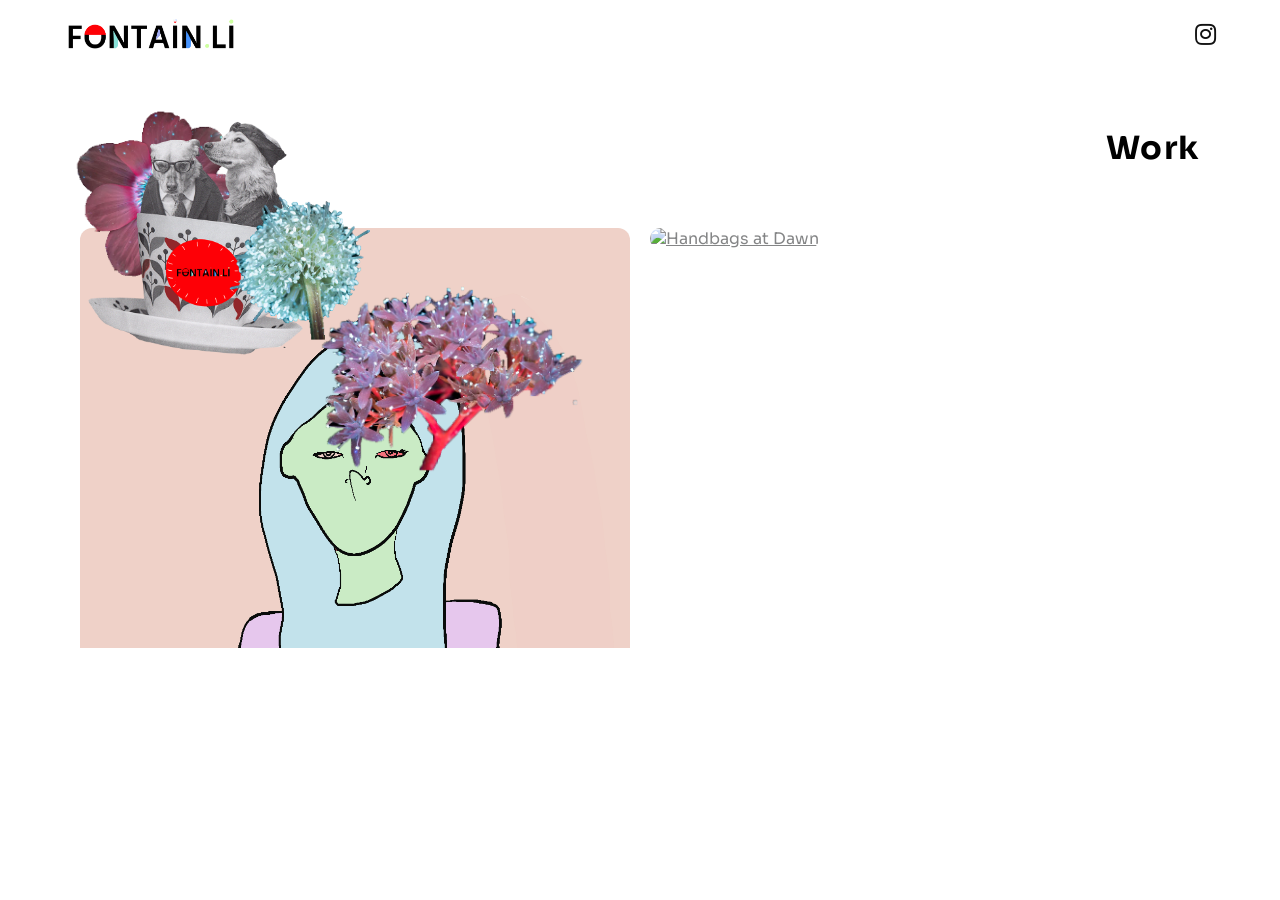
==== index.html @ 91b39cab "Update index.html" ====
<!DOCTYPE html>
<html lang="en">
<head>
  <meta charset="UTF-8" />
  <meta name="viewport" content="width=device-width,initial-scale=1" />
  <title>Fontain.Li</title>

  <!-- Sora for headings -->
  <link href="https://fonts.googleapis.com/css2?family=Sora:wght@400;600;800&display=swap" rel="stylesheet">

  <style>
    /* Portfolio heading */
    #portfolio h2{
      font-family:'Sora',sans-serif;
      font-size:2em;
      font-weight:600;
      letter-spacing:.02em;
      color:#000;
      text-align:left; /* change to right/center if you prefer */
      margin:0 20px 20px;
    }

    /* SITE WRAPPER: centers the main content */
    .site-wrapper{max-width:1200px;margin:0 auto;padding:0 20px;}

    /* HERO (striped) */
    .hero{
      position:relative;
      height:72vh; min-height:420px; overflow:hidden;
      background:repeating-linear-gradient(90deg,#fdecef 0 60px,#f7dfe4 60px 120px);
    }
    .hero-bar{display:flex;align-items:center;justify-content:space-between;padding:18px 24px;font-family:'Sora',sans-serif;}
    .hero-logo{font-weight:700;letter-spacing:.02em;}
    .hero-logo i{color:#e11d48;font-style:normal;}
    .hero-nav a{margin-left:28px;text-decoration:none;color:#111;}
    .hero-nav a:hover{opacity:.7;}
    .hero-stage{position:relative;height:calc(100% - 64px);}
    .hero-contact{position:absolute;right:24px;bottom:24px;text-align:right;font-family:'Sora',sans-serif;}
    .hero-contact .eyebrow{text-transform:uppercase;letter-spacing:.18em;font-size:12px;margin-bottom:6px;}

    /* Draggable items */
    .draggable{position:absolute;left:0;top:0;cursor:grab;user-select:none;touch-action:none;}
    .draggable:active{cursor:grabbing;}
  </style>

  <!-- your existing font/css links can stay -->
  <link rel="preconnect" href="https://fonts.googleapis.com" />
  <link rel="preconnect" href="https://fonts.gstatic.com" crossorigin />
  <link href="https://fonts.googleapis.com/css2?family=Hind:wght@300;400;500;600;700&display=swap" rel="stylesheet" />
  <link href="https://fonts.googleapis.com/css2?family=Source+Sans+Pro&display=swap" rel="stylesheet" />
  <link rel="stylesheet" href="fontawesome/css/all.min.css" />
  <link rel="stylesheet" href="css/templatemo-ocean-vibes.css" />
</head>

<body>

  <!-- HERO (full-bleed stripes + draggable art + contact) -->
  <section class="hero" id="hero">
<div class="hero-bar site-wrapper">
  <div class="hero-logo">
    <img src="Images/Brand/fontainli.png" alt="Fontain.li logo">
  </div>
  <nav class="hero-nav">
    <a href="https://www.instagram.com/fontain.li/" target="_blank" aria-label="Instagram">
      <i class="fab fa-instagram"></i>
    </a>
  </nav>
</div>

    <div class="hero-stage">
      <!-- reuse your exact images/positions -->
      <img src="Images/Draggable/flowertwo.png"   class="draggable" style="width:240px; top:40px;  left:40px;">
      <img src="Images/Brand/fontainlicup.png"    class="draggable" style="width:240px; top:40px;  left:80px;">
      <img src="Images/Draggable/flowerone.png"   class="draggable" style="width:200px; top:120px; left:180px;">
      <img src="Images/Draggable/flowerthree.png" class="draggable" style="width:300px; top:200px; left:300px;">

  <!-- CENTERED CONTENT -->
  <div class="site-wrapper">
    <section id="portfolio" style="padding:60px 0; background:#fff;">
      <h2>Work</h2>

      <div class="gallery-grid" style="display:grid; grid-template-columns:repeat(2,1fr); gap:20px; padding:0 20px;">
        <a href="Images/Portfolio/stinkeye.png" target="_blank">
          <img src="Images/Portfolio/stinkeye.png" alt="Stink Eye" style="width:100%; border-radius:12px;">
        </a>
        <a href="Images/Portfolio/handbagsatdawns.png" target="_blank">
          <img src="Images/Portfolio/handbagsatdawns.png" alt="Handbags at Dawn" style="width:100%; border-radius:12px;">
        </a>
        <a href="Images/Portfolio/Untitled_Artwork 2.png" target="_blank">
          <img src="Images/Portfolio/Untitled_Artwork 2.png" alt="Untitled Artwork 2" style="width:100%; border-radius:12px;">
        </a>
        <a href="Images/Portfolio/everythingistemp.png" target="_blank">
          <img src="Images/Portfolio/everythingistemp.png" alt="Everything is Temporary" style="width:100%; border-radius:12px;">
        </a>
      </div>
    </section>

<section class="about-contact">
  <div class="site-wrapper">
    <div class="two-col">

      <!-- About Me -->
      <div class="col about">
        <h2>About <span>me</span></h2>
        <p>I’m an illustrator and UX designer who blends playful
        doodles with digital craft. My work explores surreal
        narratives, cultural memory, and little fragments of everyday life.</p>
        <img src="Images/About/polaroid.png" alt="Polaroid" class="polaroid">
      </div>

      <!-- Contact -->
      <div class="col contact">
        <h2>Get in touch!</h2>
        <p>T. (+44) 7492 220 200<br>
           <a href="mailto:joanneolivia1@gmail.com">joanneolivia1@gmail.com</a><br>
           <a href="https://www.instagram.com/fontain.li/" target="_blank">@fontain.li</a>
        </p>
      </div>

    </div>
  </div>
</section>
    
    <footer class="tm-footer">
      <div class="container">
        <span>Copyright &copy; 2025 Joanne Olivia Fountain</span>
        <span>*This Business Card was designed by Fontain.li</span>
      </div>
    </footer>
  </div>

<script>
  document.querySelectorAll(".draggable").forEach(el => {
    el.style.position = "absolute";
    function startDrag(e){
      e.preventDefault();
      const sx = (e.touches?e.touches[0].clientX:e.clientX) - el.offsetLeft;
      const sy = (e.touches?e.touches[0].clientY:e.clientY) - el.offsetTop;
      function moveAt(x,y){ el.style.left = (x - sx) + "px"; el.style.top = (y - sy) + "px"; }
      function onMove(ev){
        const x = ev.touches?ev.touches[0].clientX:ev.clientX;
        const y = ev.touches?ev.touches[0].clientY:ev.clientY;
        moveAt(x,y);
      }
      function end(){ document.removeEventListener("mousemove", onMove);
        document.removeEventListener("mouseup", end);
        document.removeEventListener("touchmove", onMove);
        document.removeEventListener("touchend", end);
      }
      document.addEventListener("mousemove", onMove);
      document.addEventListener("mouseup", end);
      document.addEventListener("touchmove", onMove);
      document.addEventListener("touchend", end);
    }
    el.addEventListener("mousedown", startDrag);
    el.addEventListener("touchstart", startDrag);
    el.ondragstart = () => false;
  });
</script>
</body>
</html>
---- css/templatemo-ocean-vibes.css ----
html { overflow-x: hidden; }

/* Base text reset */
p, span, em, a, address, h2 {
  color: #848586;
  margin: 0;
  padding: 0;
  border: 0;
  font: inherit;
  vertical-align: baseline;
}

/* Global body */
body { 
  font-family: 'Sora', sans-serif;
  margin: 0;
}

/* Links */
a:hover, a.active { color: #309AFD; }

/* Portfolio heading */
#portfolio h2 {
  font-family: 'Sora', sans-serif;
  font-size: 2em;           /* adjust to taste */
  font-weight: 700;         /* extra-bold */
  color: #000;              /* force black */
  text-align: right;
  margin-bottom: 60px;
  letter-spacing: 0.05em;
}

/* (Optional) make hero contact links black too */
.hero-contact a { color: #000; text-decoration: none; }
.hero-contact a:hover { text-decoration: underline; }

/* Reveal text (kept as you had it) */
.reveal-text {
  position: relative;
  overflow: hidden;
  white-space: nowrap;
  text-align: center;
  margin-left: 25vw;
  color: #FF0000;
}
.reveal-text:first-of-type { animation: showup 7s infinite; }
.reveal-text:last-of-type { width: 0; animation: reveal 10s infinite; }
.reveal-text:last-of-type span {
  margin-left: 7px;
  animation: slidein 7s infinite;
  position: relative;
  overflow: hidden;
}
@keyframes showup {
  0% {opacity:0;} 20% {opacity:1;} 80% {opacity:1;} 100% {opacity:0;}
}
@keyframes slidein {
  0% { margin-left:-800px; } 20% { margin-left:-800px; }
  35% { margin-left:0; } 100% { margin-left:0; }
}
@keyframes reveal {
  0% {opacity:0;width:0;} 20% {opacity:1;width:0;}
  30% {width:355px;} 80% {opacity:1;} 100% {opacity:0;width:355px;}
}

/* Header + small utilities */
.tm-site-header { padding: 20px 0; }
.about-text { padding: 10px 40px; font-size: 14px; }
.book-a-brew { padding-right: 20px; position: absolute; }
.tm-btn {
  padding: 10px 40px; color: #fff; background-color: #3299CD;
  display: inline-block; border: none; cursor: pointer; font-size: 1rem;
  transition: all 0.3s ease;
}
.tm-btn:hover { background-color: #49b4e9; }
.container { max-width: 1200px; margin: 0 auto; padding: 0 20px; }
button.tm-btn { padding: 15px 40px; }
h1 { font-size: 3rem; }
em { display: block; }
div { box-sizing: border-box; }
.tm-color-light-gray { color: #000; }
img { max-width: 100%; }
.tm-page-title { font-size: 30px; margin-left: 0; }
body, ul { margin: 0; padding: 0; }
.tm-mt-0 { margin-top: 0; }
.tm-tagline { font-size: 1rem; margin-left: 0; }
.tm-footer {
  display: flex; justify-content: space-between; padding: 25px; font-size: 0.9em;
}
.tm-row { display: flex; }
.column { width: 100%; float: left; }

/* Responsive tweaks */
@media screen and (max-width: 1500px) { .tm-site-header { padding: 10px; } }
@media screen and (max-width: 600px)  { .tm-site-header { padding: 4px 10px; } }
@media (max-width: 768px) { .gallery-grid { grid-template-columns: 1fr; } }

/* Centered content wrapper */
.site-wrapper { max-width: 1200px; margin: 0 auto; padding: 0 20px; }

/* HERO (no stripes) */
.hero {
  position: relative;
  height: 72vh;
  min-height: 420px;
  overflow: hidden;
  background: #fff; /* clean */
}

/* top bar */
.hero-bar {
  display:flex; align-items:center; justify-content:space-between;
  padding: 18px 24px;
  font-family: 'Sora', sans-serif;
}
.hero-logo img {
  display: block;     /* removes any inline gap */
  height: 30px;       /* adjust size to taste */
  width: auto;
}
.hero-bar {
  display: flex;
  align-items: center;        /* vertically centers logo + nav */
  justify-content: space-between;
}
.hero-nav {
  display: flex;
  align-items: right;
}

.hero-nav a {
  font-size: 1.6rem; /* bigger text + decent icon size */
  color: #111;
  text-decoration: none;
  transition: color 0.3s ease;
}

.hero-nav a:hover {
  color: #e11d48; /* highlight on hover */
}

.hero-nav i {
  font-size: 1.5rem; /* Instagram icon slightly larger */
}

/* draggable stage */
.hero-stage { position:relative; height: calc(100% - 64px); }

/* contact block */
.hero-contact {
  position:absolute; right: 24px; bottom: 24px;
  text-align:right; font-family: 'Sora', sans-serif;
}
.hero-contact .eyebrow {
  text-transform:uppercase; letter-spacing:.18em; font-size:12px; margin-bottom:6px;
}

/* Draggable (merged into one block) */
.draggable {
  position: absolute; left: 0; top: 0;
  cursor: grab; user-select: none; touch-action: none;
}
.draggable:active { cursor: grabbing; }

/* (Removed the .gallery-grid img:hover shake since no keyframes are defined) */
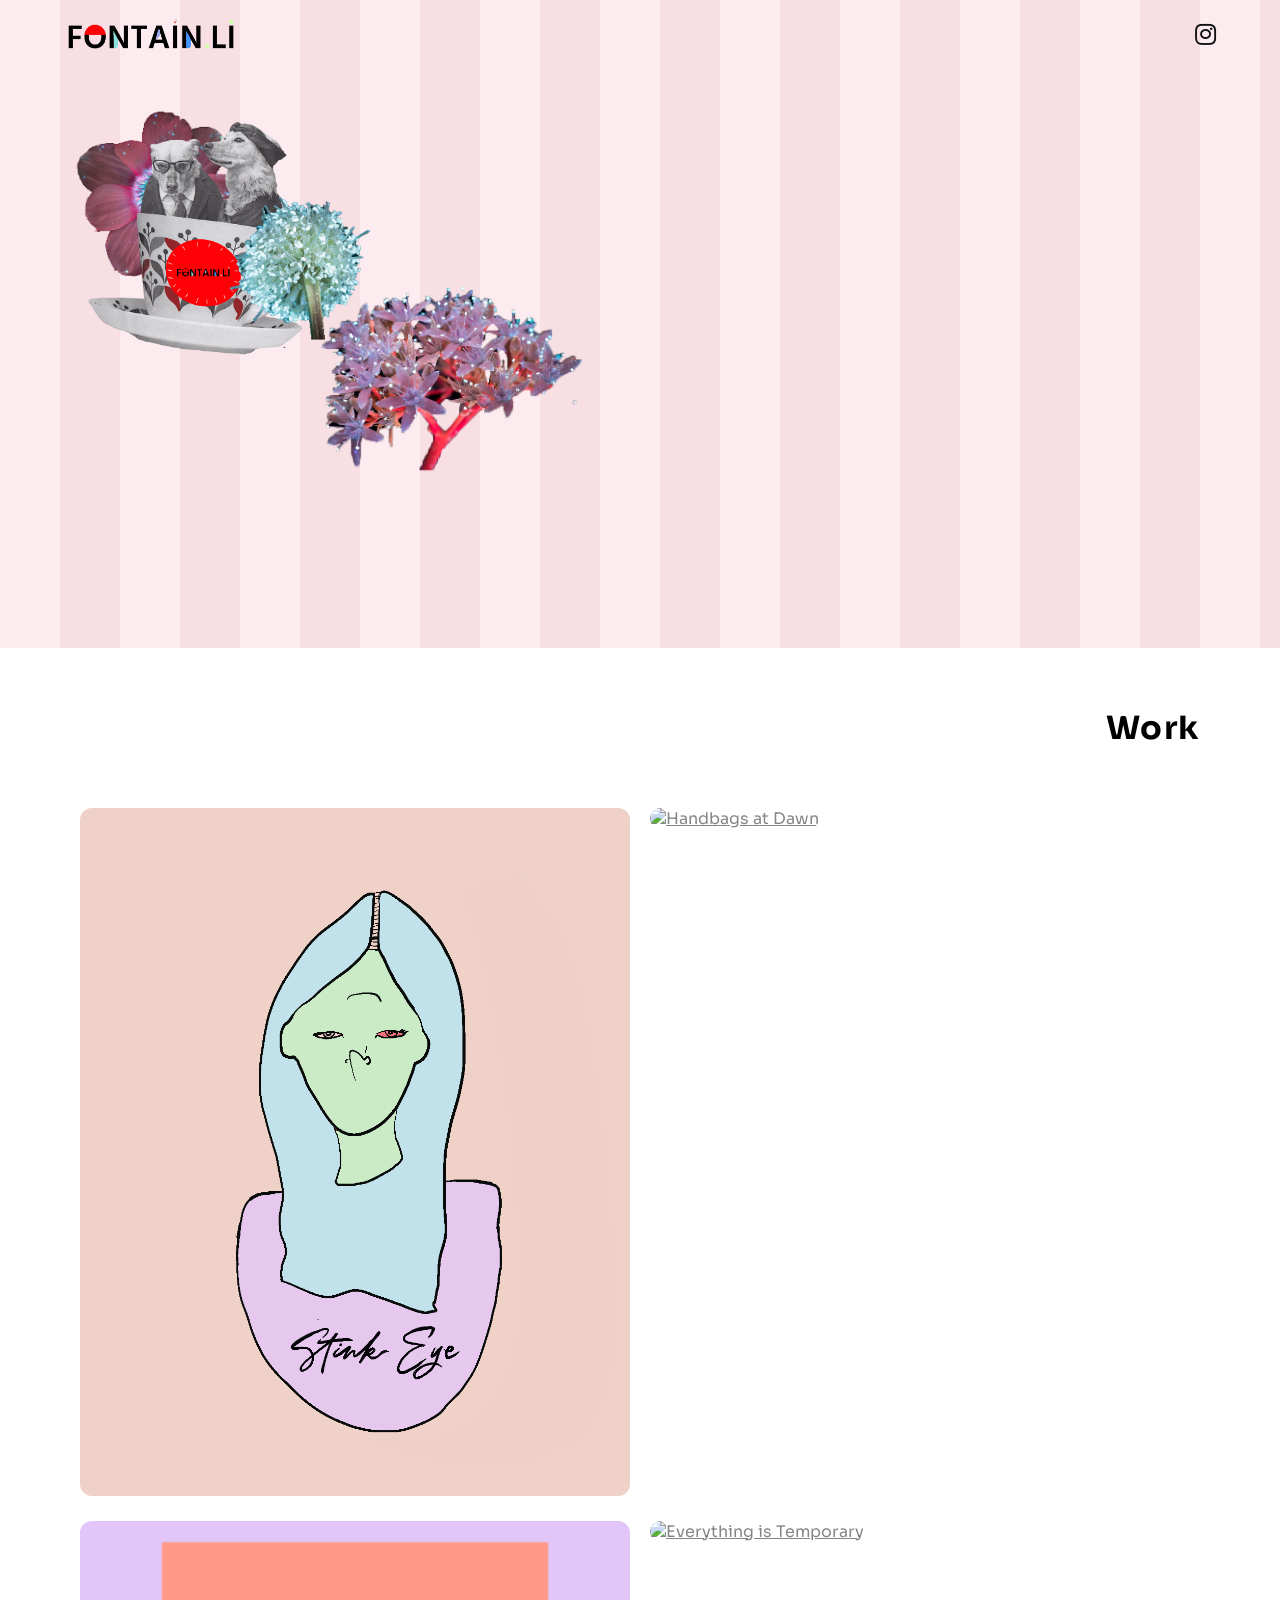
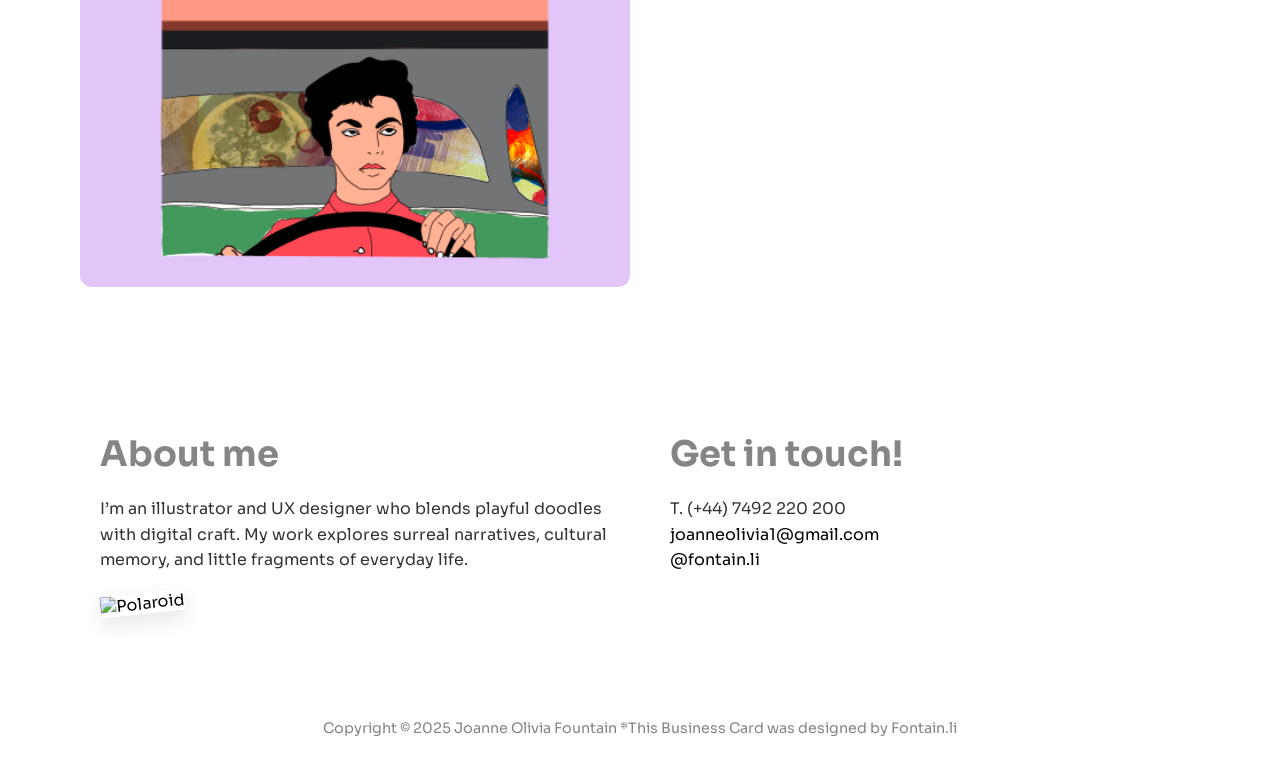
==== commit 403830e7: "Update index.html" ====
--- a/index.html
+++ b/index.html
@@ -73,7 +73,9 @@
       <img src="Images/Brand/fontainlicup.png"    class="draggable" style="width:240px; top:40px;  left:80px;">
       <img src="Images/Draggable/flowerone.png"   class="draggable" style="width:200px; top:120px; left:180px;">
       <img src="Images/Draggable/flowerthree.png" class="draggable" style="width:300px; top:200px; left:300px;">
-
+</div>            <!-- ✅ close .hero-stage -->
+</section> 
+  
   <!-- CENTERED CONTENT -->
   <div class="site-wrapper">
     <section id="portfolio" style="padding:60px 0; background:#fff;">
@@ -177,3 +179,4 @@
 
 
 
+
--- a/css/templatemo-ocean-vibes.css
+++ b/css/templatemo-ocean-vibes.css
@@ -99,34 +99,29 @@
 .site-wrapper { max-width: 1200px; margin: 0 auto; padding: 0 20px; }
 
 /* HERO (no stripes) */
-.hero {
-  position: relative;
-  height: 72vh;
-  min-height: 420px;
-  overflow: hidden;
-  background: #fff; /* clean */
-}
-
+.hero{
+  position:relative;
+  height:72vh; min-height:420px; overflow:hidden;
+  background:repeating-linear-gradient(90deg,#fdecef 0 60px,#f7dfe4 60px 120px);
+}
 /* top bar */
 .hero-bar {
-  display:flex; align-items:center; justify-content:space-between;
+  display: flex;
+  align-items: center;        /* centers logo + nav vertically */
+  justify-content: space-between; /* logo left, nav far right */
   padding: 18px 24px;
   font-family: 'Sora', sans-serif;
 }
+
 .hero-logo img {
   display: block;     /* removes any inline gap */
   height: 30px;       /* adjust size to taste */
   width: auto;
 }
-.hero-bar {
-  display: flex;
-  align-items: center;        /* vertically centers logo + nav */
-  justify-content: space-between;
-}
+
 .hero-nav {
   display: flex;
-  align-items: right;
-}
+  gap: 20px;}
 
 .hero-nav a {
   font-size: 1.6rem; /* bigger text + decent icon size */
@@ -164,10 +159,64 @@
 
 /* (Removed the .gallery-grid img:hover shake since no keyframes are defined) */
 
-
-
-
-
-
-
-
+.about-contact {
+  background: #fff; /* white version */
+  padding: 80px 20px;
+}
+
+.two-col {
+  display: grid;
+  grid-template-columns: 1fr 1fr;
+  gap: 60px;
+  align-items: start;
+}
+
+.col h2 {
+  font-family: 'Sora', sans-serif;
+  font-weight: 700;
+  font-size: 2.2rem;
+  margin-bottom: 20px;
+}
+
+.col p {
+  font-size: 1rem;
+  line-height: 1.6;
+  color: #333;
+}
+
+.polaroid {
+  margin-top: 20px;
+  width: 260px;
+  box-shadow: 0 8px 20px rgba(0,0,0,0.1);
+  transform: rotate(-6deg);
+}
+
+.contact a {
+  color: #000;
+  text-decoration: none;
+}
+.contact a:hover {
+  text-decoration: underline;
+}
+
+/* Mobile: stack columns */
+@media (max-width: 768px) {
+  .two-col {
+    grid-template-columns: 1fr;
+    gap: 40px;
+  }
+  .polaroid {
+    margin-left: auto;
+    margin-right: auto;
+    display: block;
+  }
+}
+
+
+
+
+
+
+
+
+
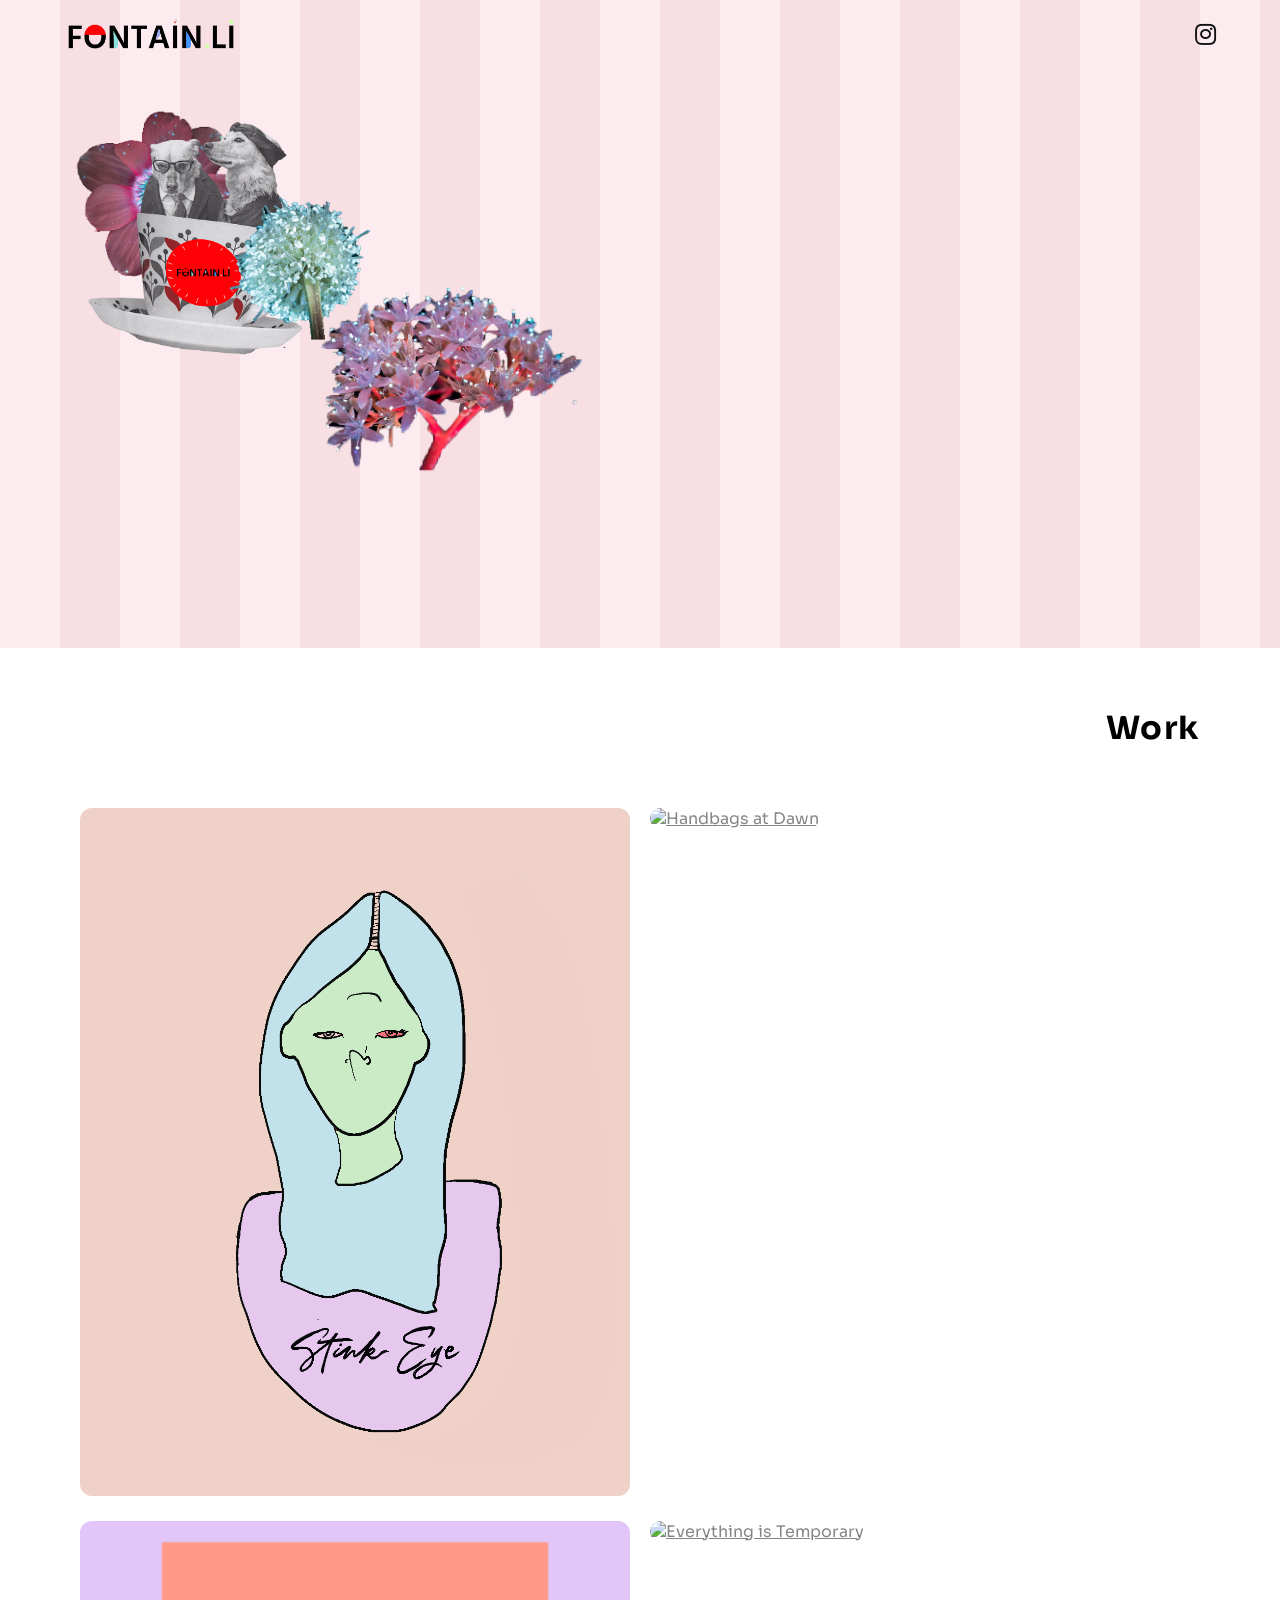
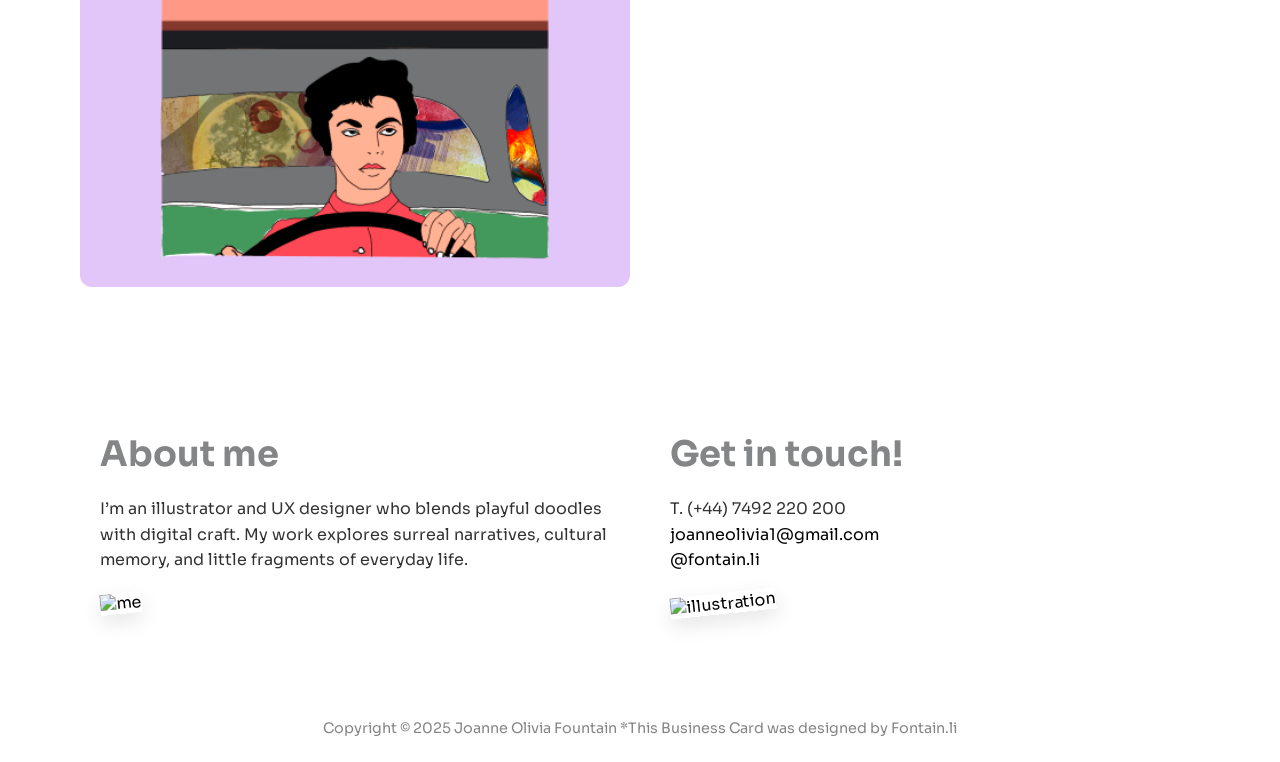
==== commit 2b4b67e5: "Update index.html" ====
--- a/index.html
+++ b/index.html
@@ -107,7 +107,7 @@
         <p>I’m an illustrator and UX designer who blends playful
         doodles with digital craft. My work explores surreal
         narratives, cultural memory, and little fragments of everyday life.</p>
-        <img src="Images/About/polaroid.png" alt="Polaroid" class="polaroid">
+        <img src="Iamages/Draggabble/myfacemouse.png" alt="me" class="polaroid">
       </div>
 
       <!-- Contact -->
@@ -117,6 +117,9 @@
            <a href="mailto:joanneolivia1@gmail.com">joanneolivia1@gmail.com</a><br>
            <a href="https://www.instagram.com/fontain.li/" target="_blank">@fontain.li</a>
         </p>
+         <!-- phone image -->
+        <img src="Images/Draggable/casino.png" alt="illustration" class="polaroid">
+      </div>
       </div>
 
     </div>
@@ -180,3 +183,4 @@
 
 
 
+
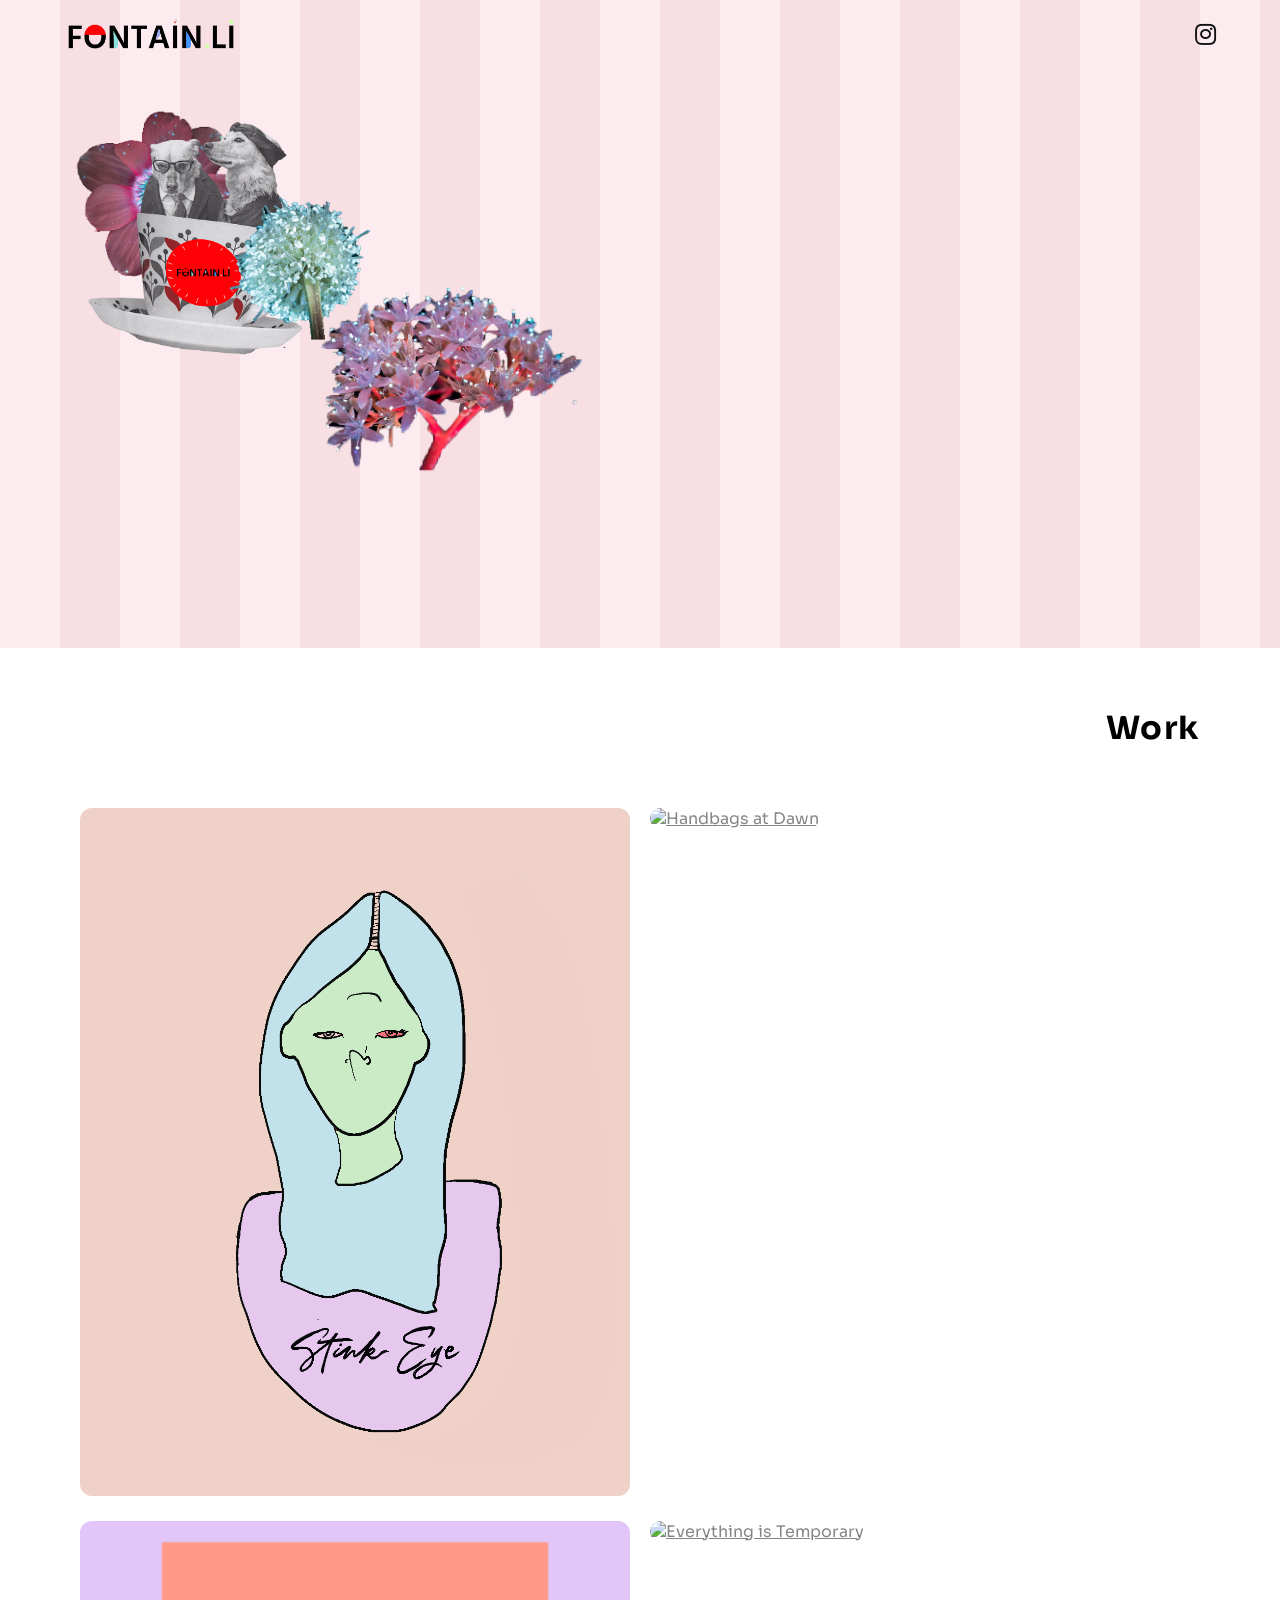
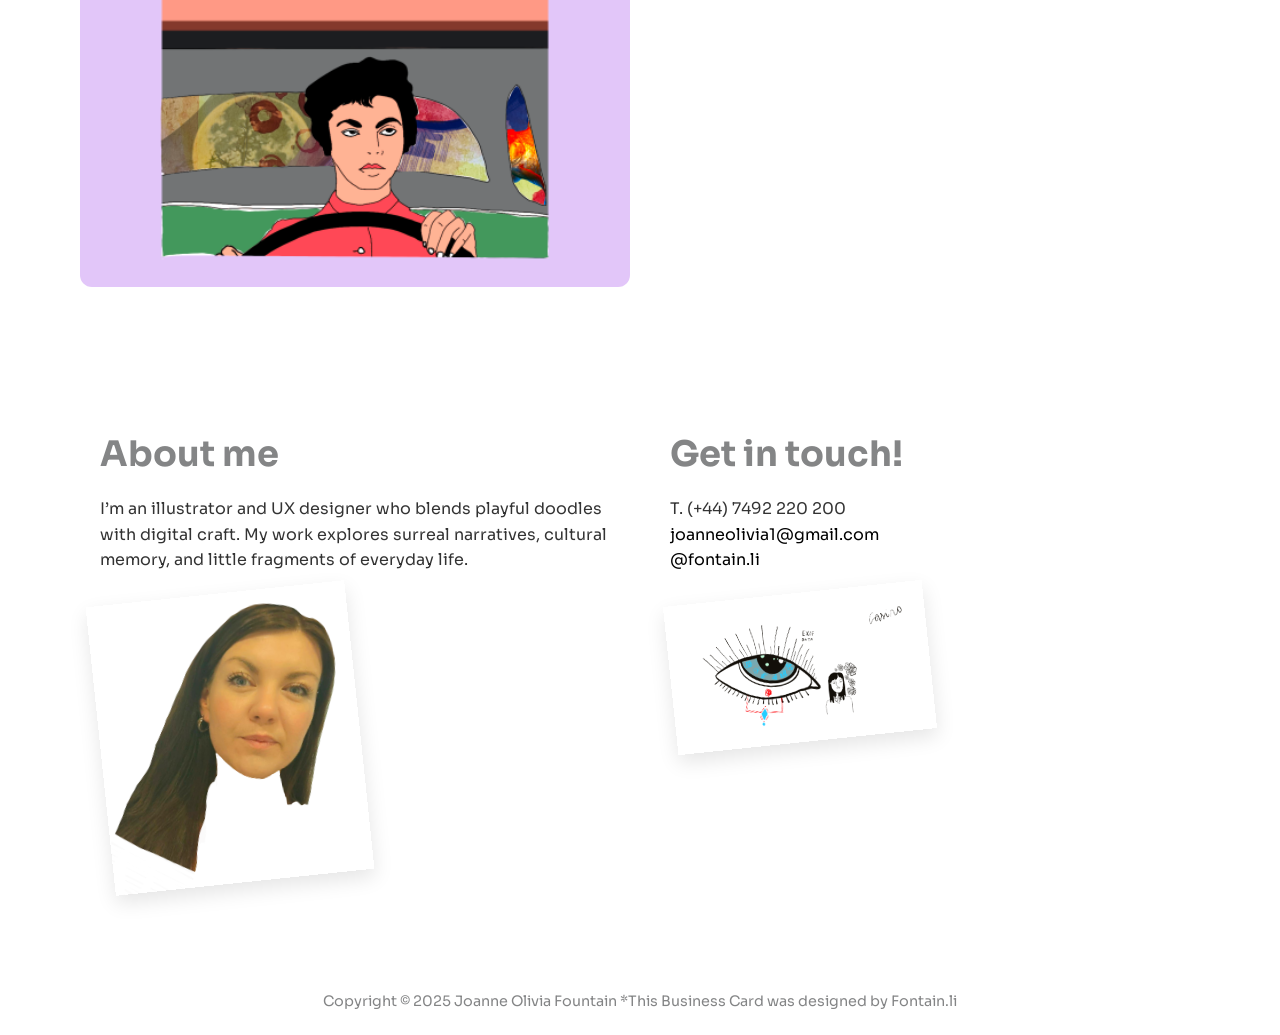
==== commit 2bdd0e39: "Update index.html" ====
--- a/index.html
+++ b/index.html
@@ -107,7 +107,7 @@
         <p>I’m an illustrator and UX designer who blends playful
         doodles with digital craft. My work explores surreal
         narratives, cultural memory, and little fragments of everyday life.</p>
-        <img src="Iamages/Draggabble/myfacemouse.png" alt="me" class="polaroid">
+        <img src="Images/Draggable/myfacemouse.png" alt="me" class="polaroid">
       </div>
 
       <!-- Contact -->
@@ -118,7 +118,7 @@
            <a href="https://www.instagram.com/fontain.li/" target="_blank">@fontain.li</a>
         </p>
          <!-- phone image -->
-        <img src="Images/Draggable/casino.png" alt="illustration" class="polaroid">
+        <img src="Images/Draggable/casinodoodle.png" alt="illustration" class="polaroid">
       </div>
       </div>
 
@@ -184,3 +184,4 @@
 
 
 
+
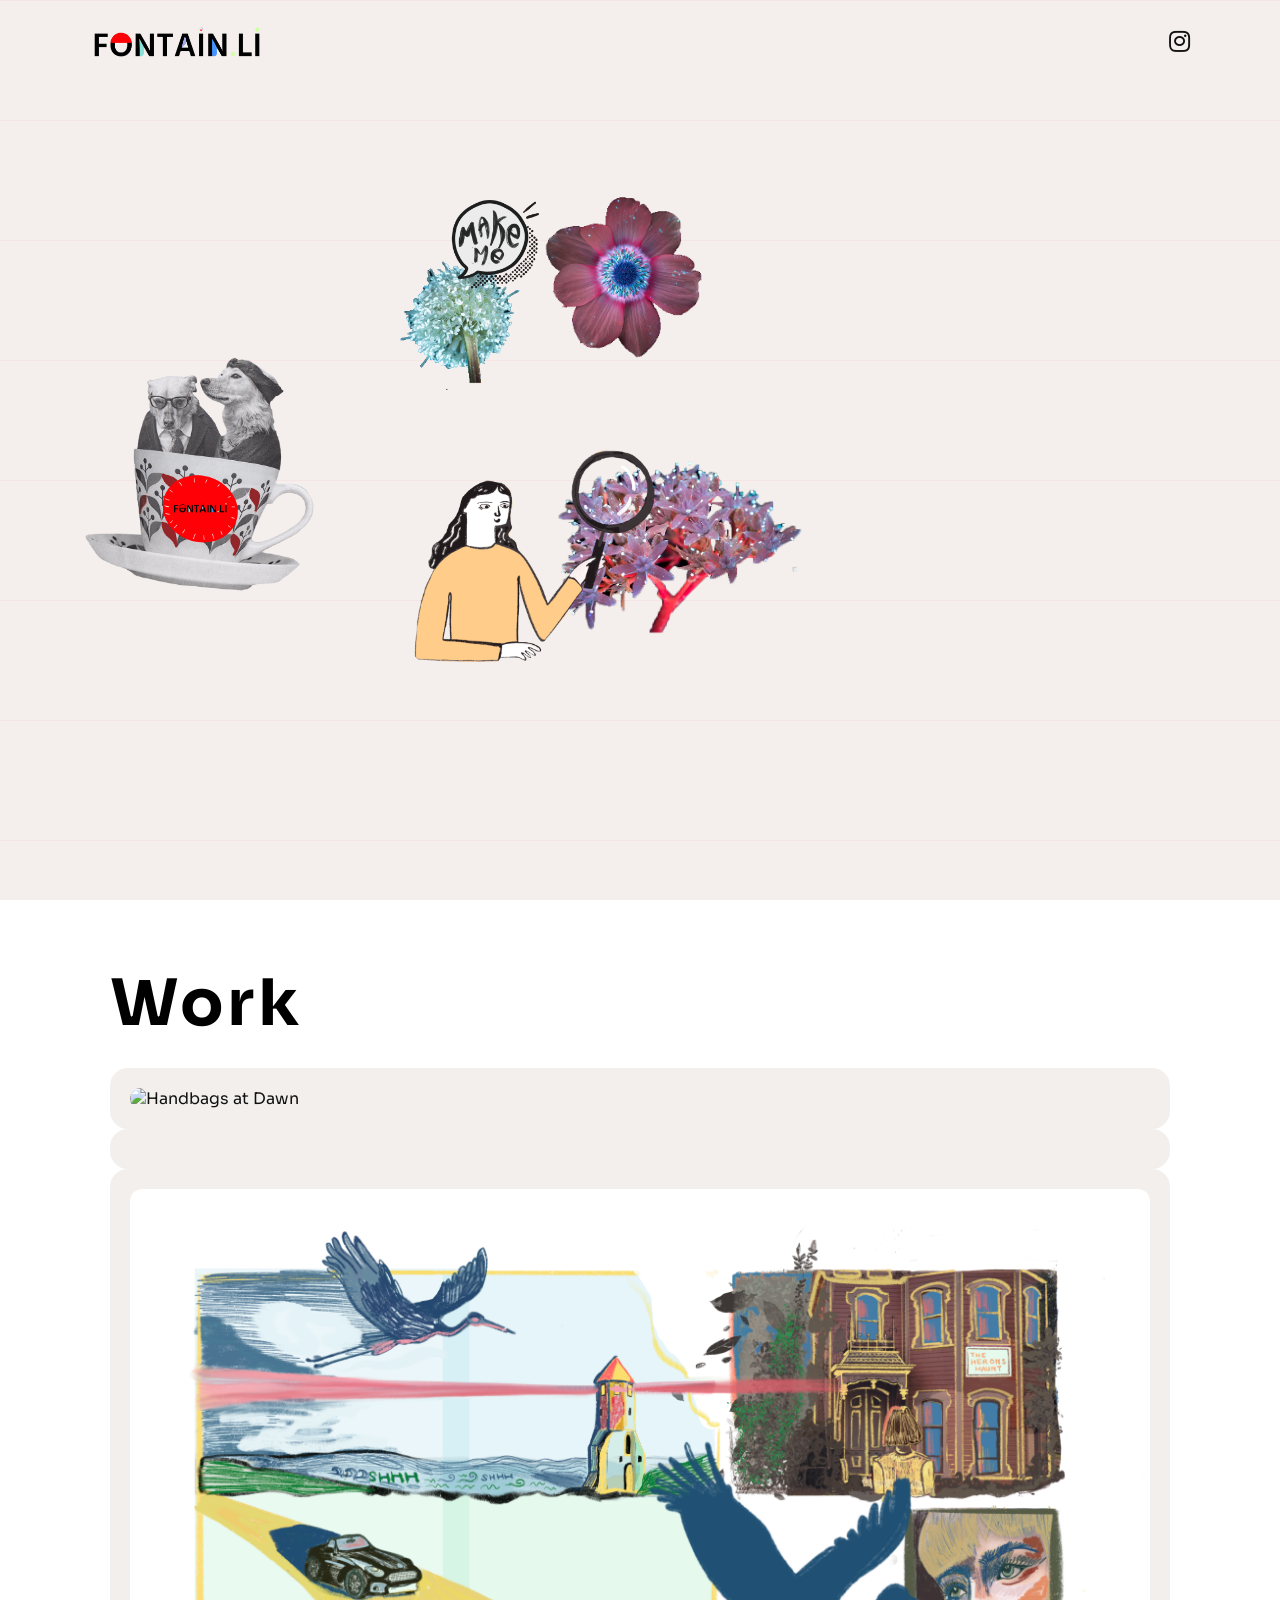
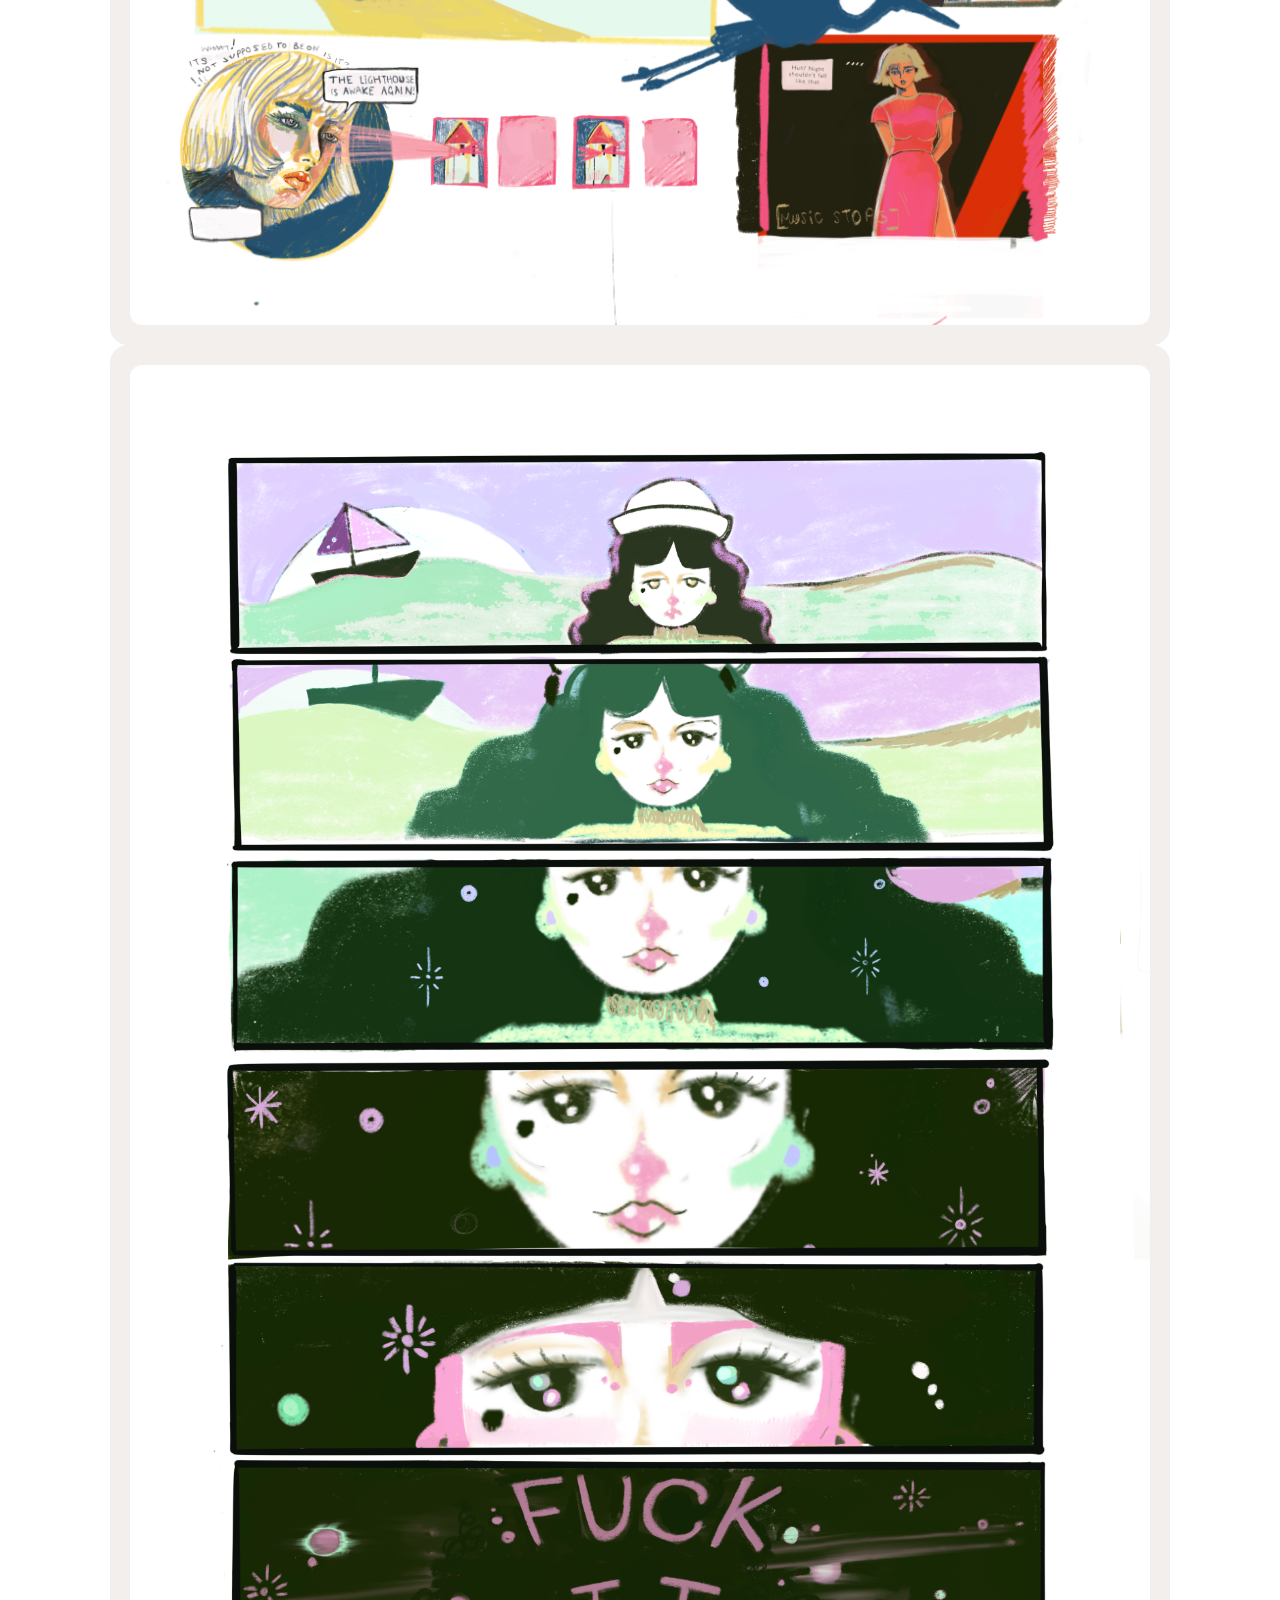
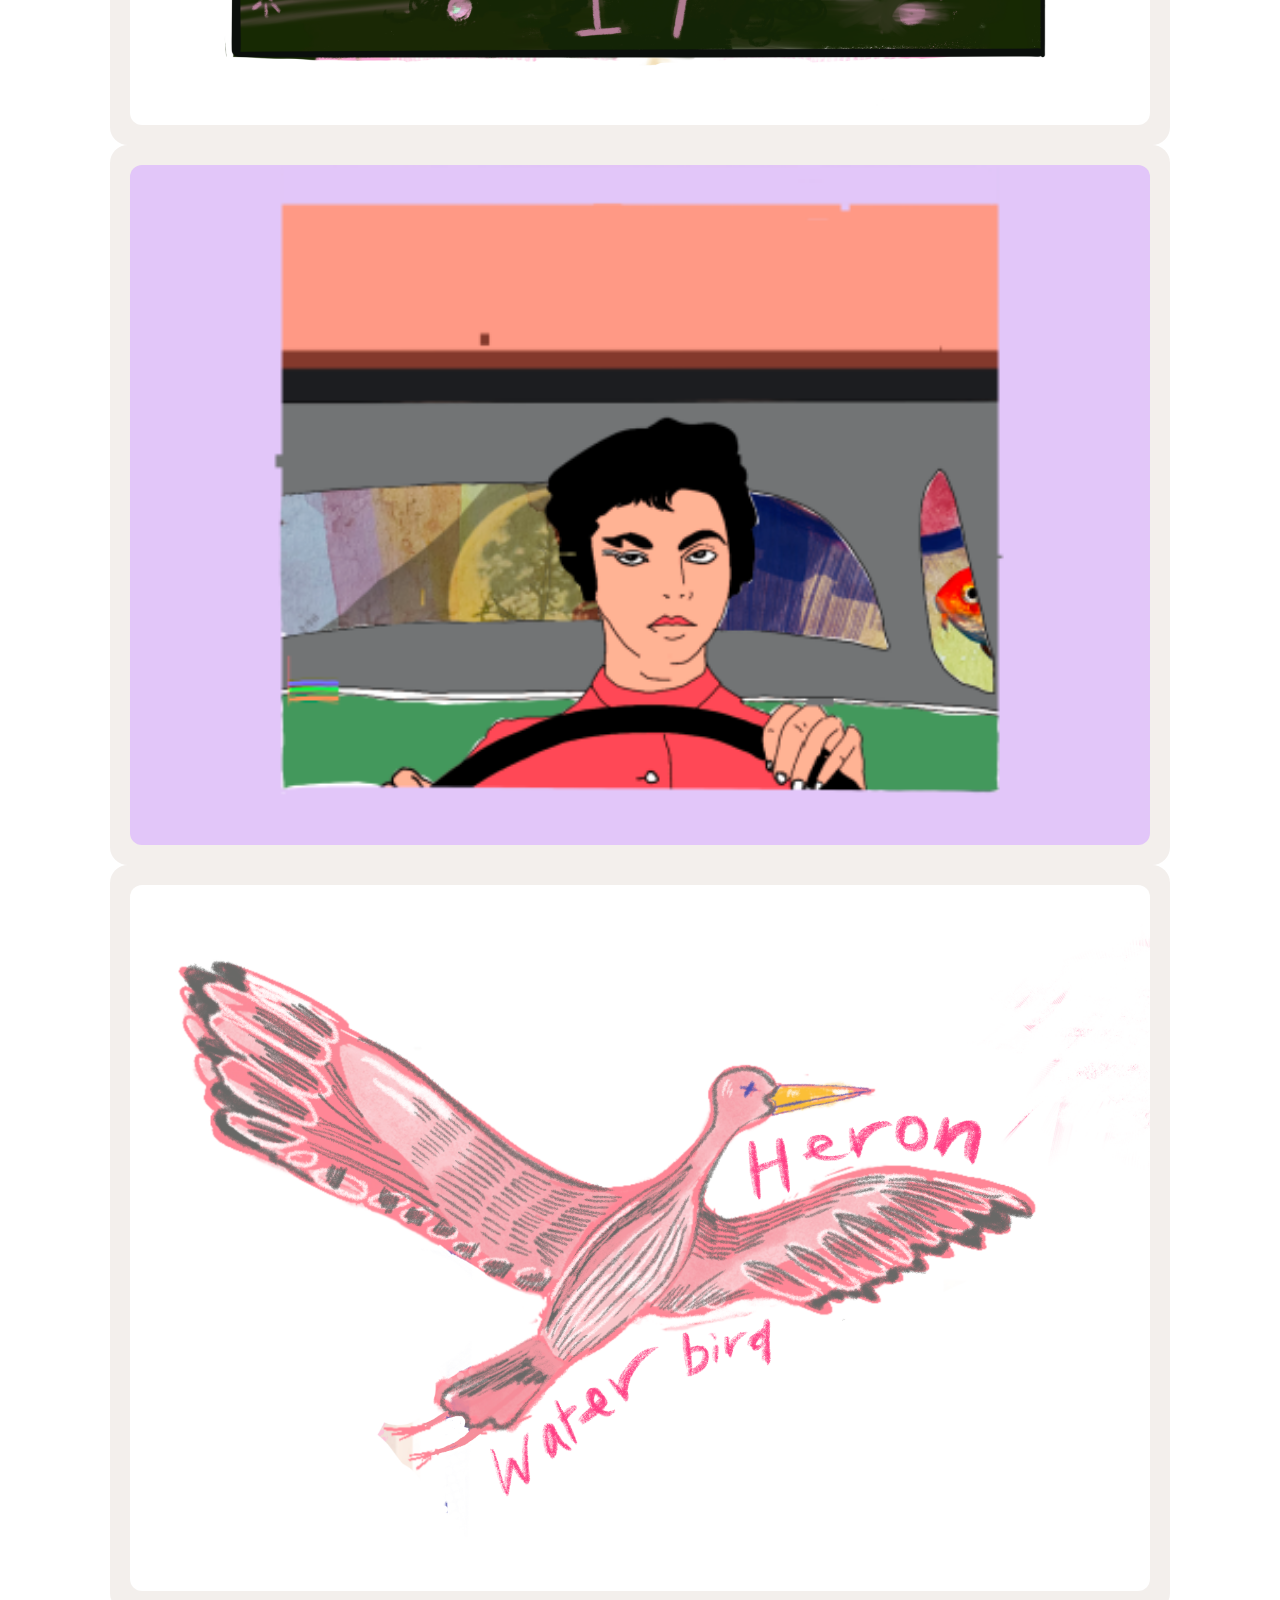
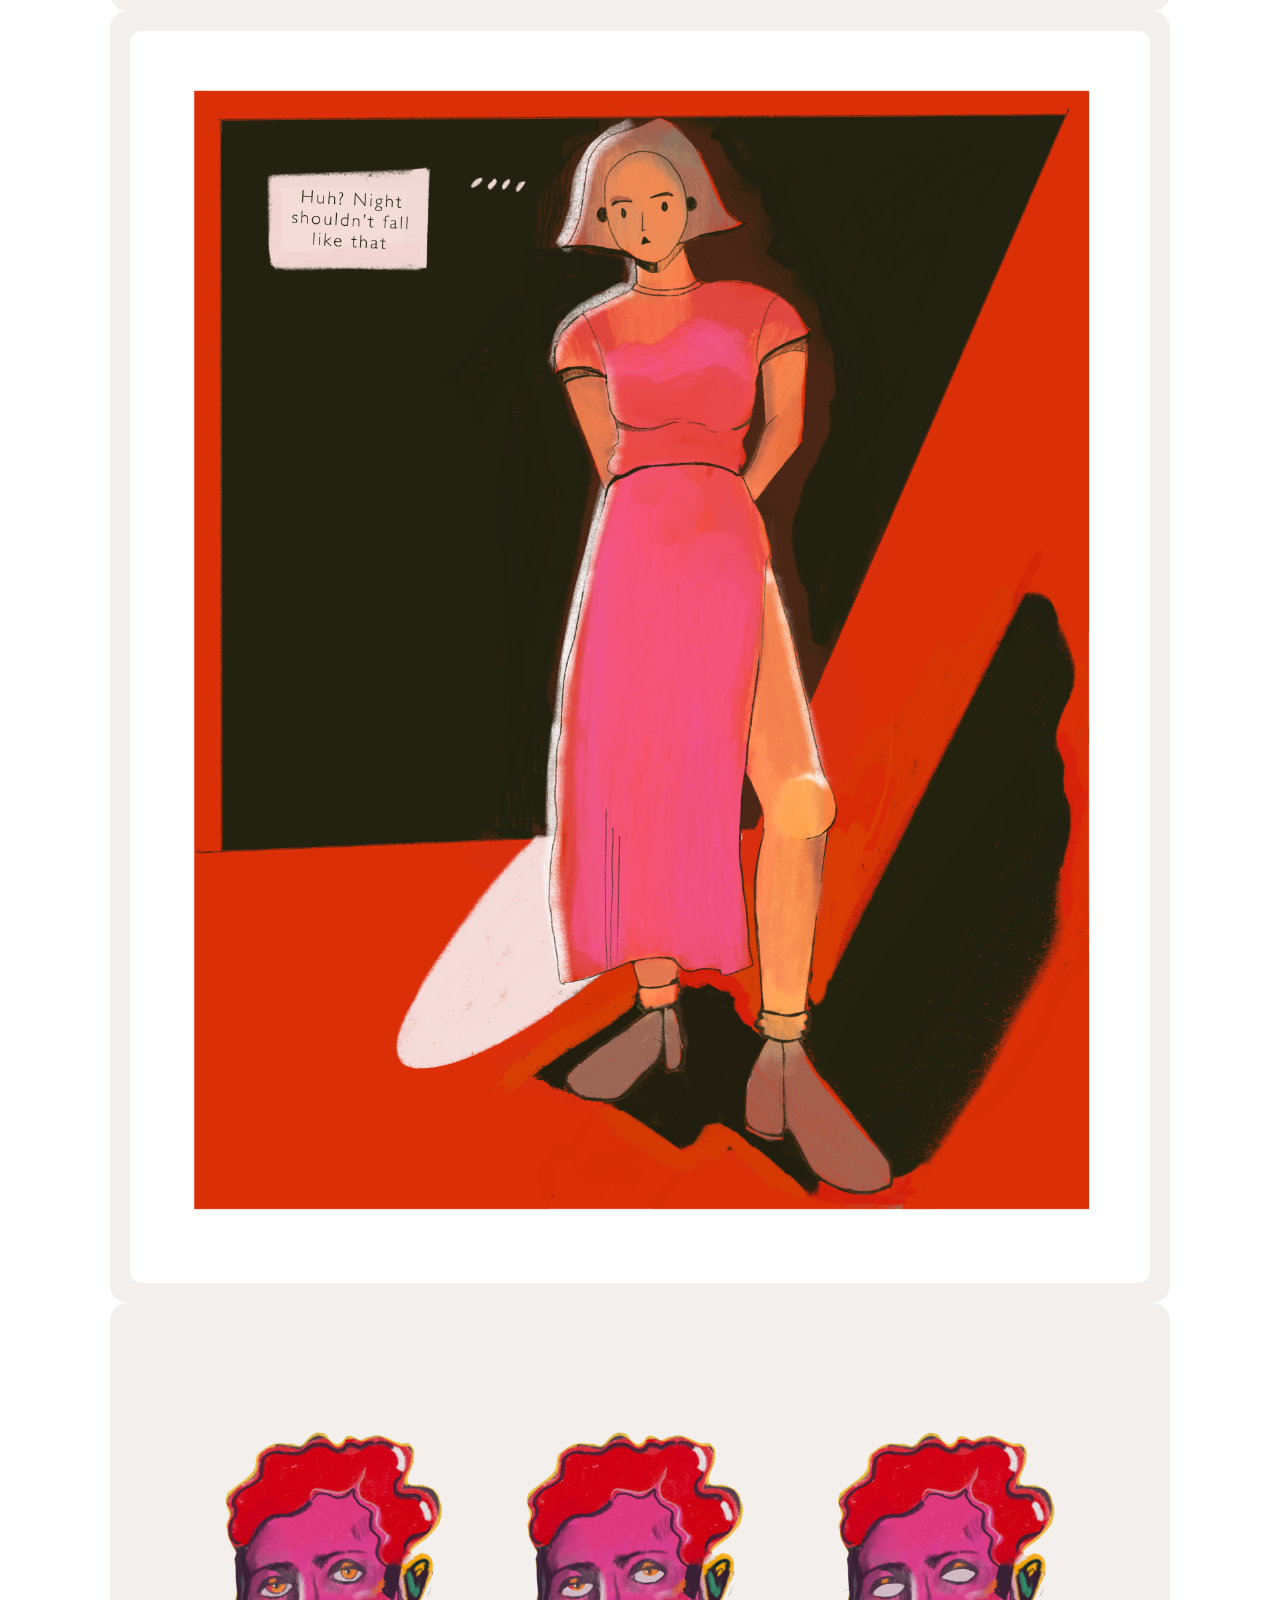
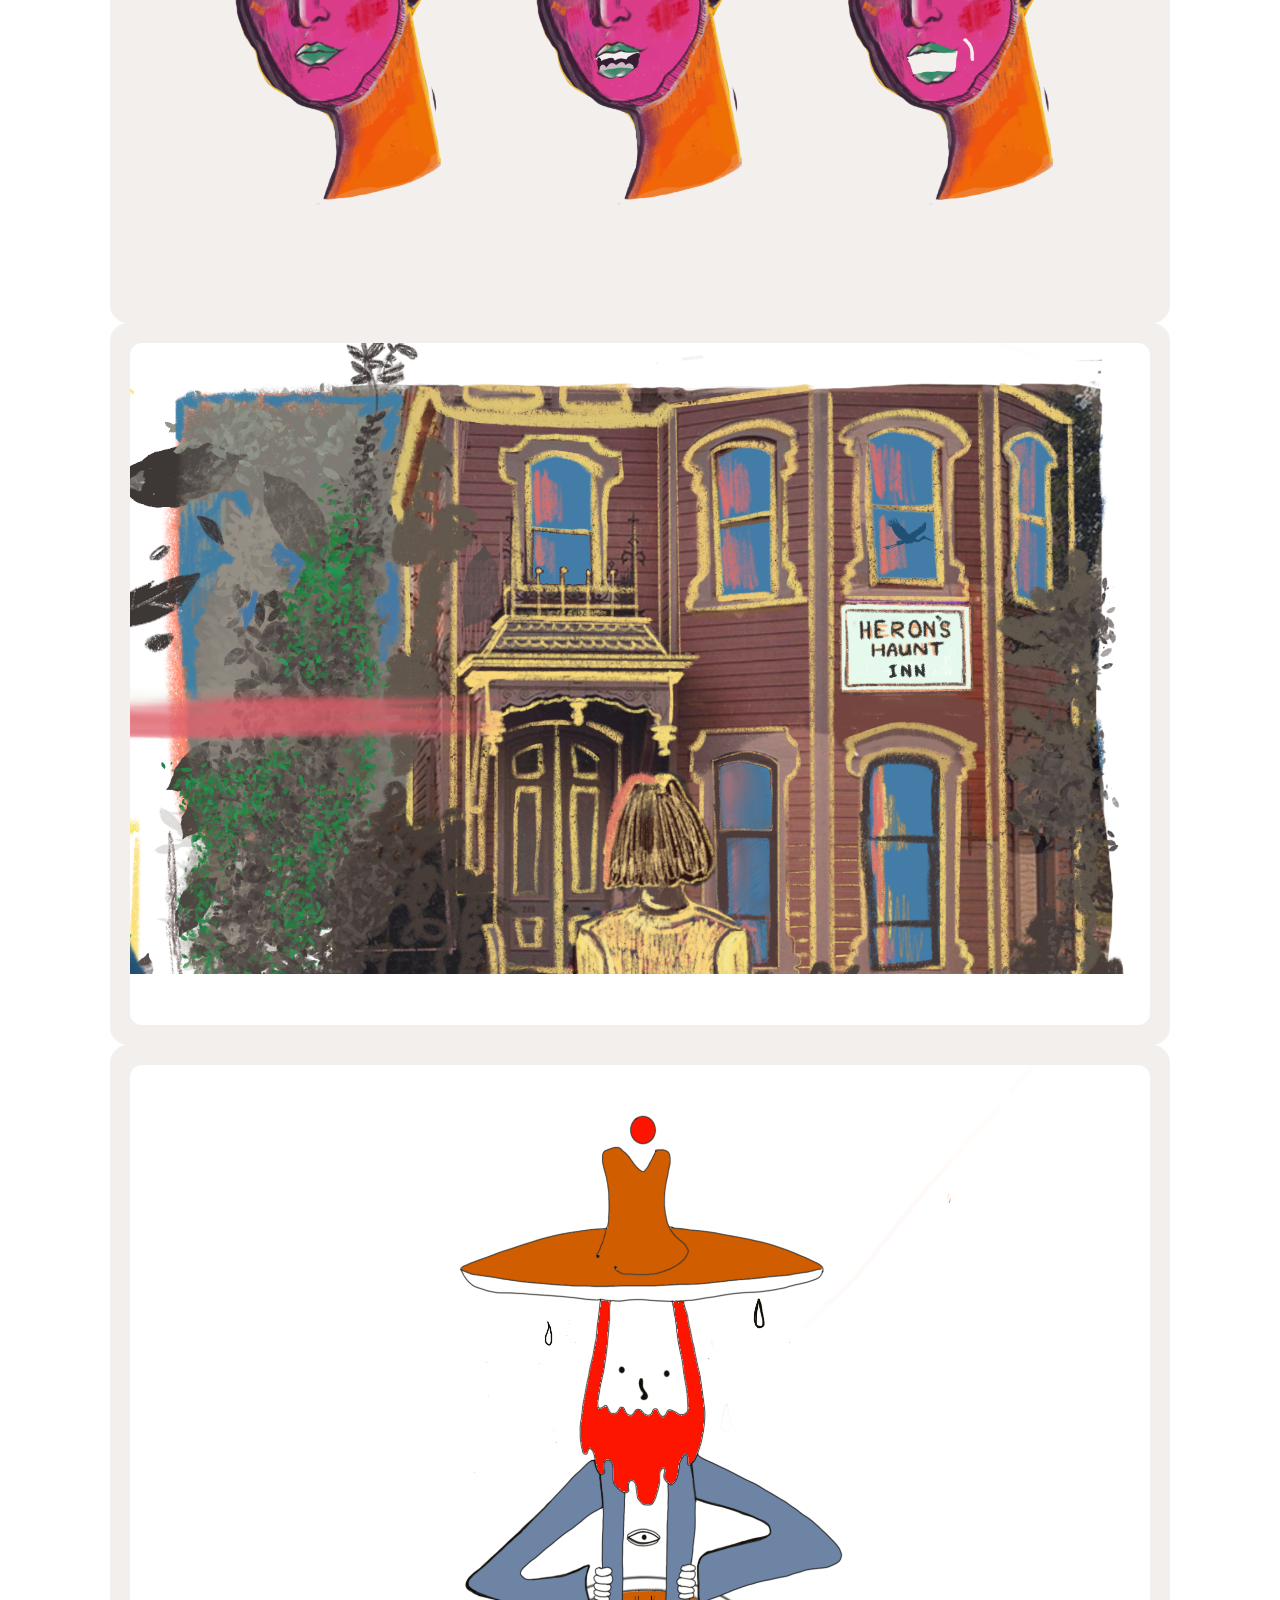
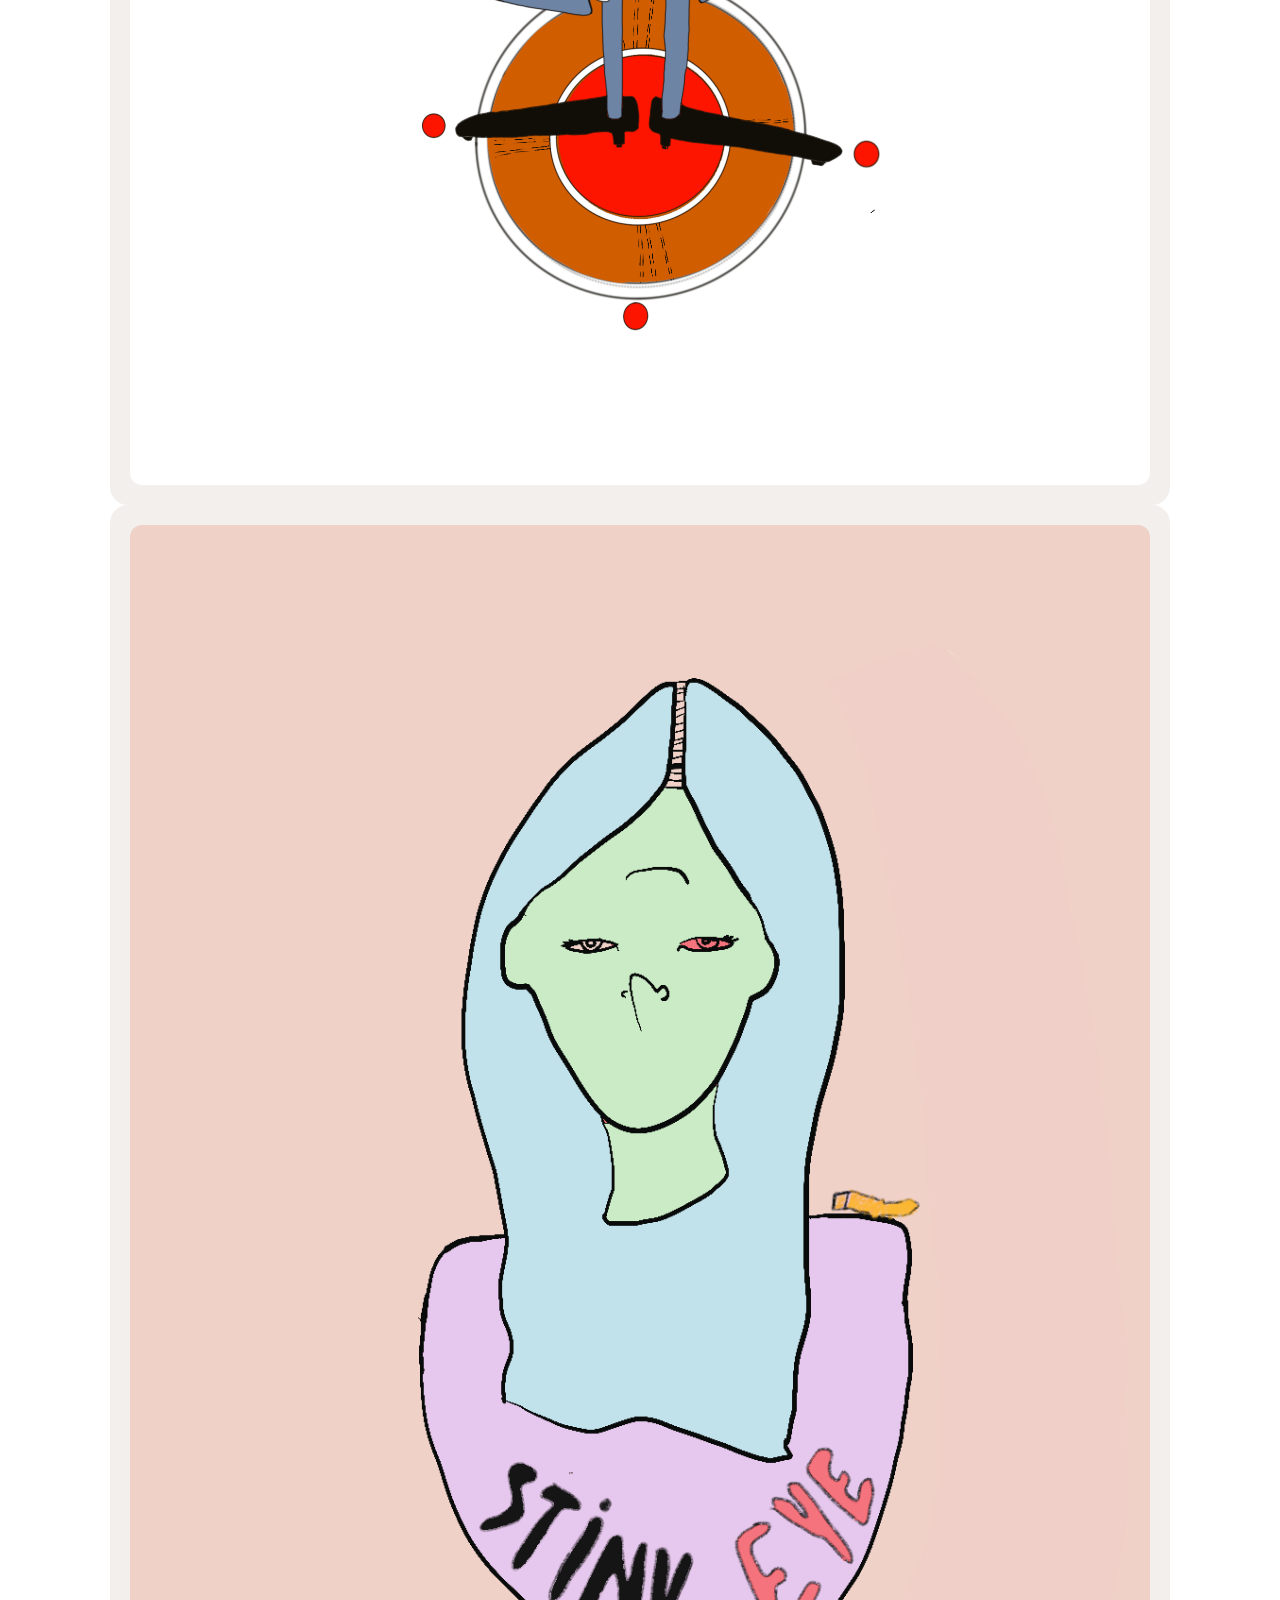
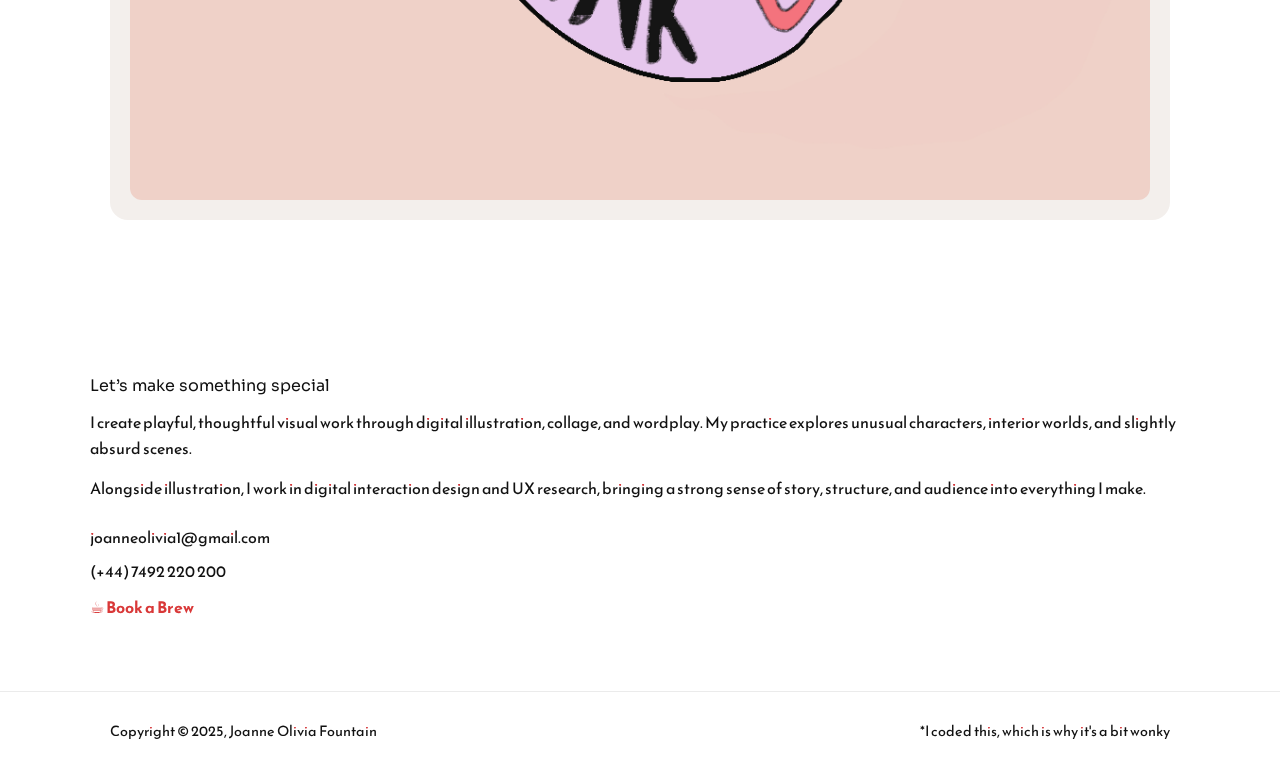
==== commit 25d1667a: "update website" ====
--- a/index.html
+++ b/index.html
@@ -5,51 +5,18 @@
   <meta name="viewport" content="width=device-width,initial-scale=1" />
   <title>Fontain.Li</title>
 
-  <!-- Sora for headings -->
-  <link href="https://fonts.googleapis.com/css2?family=Sora:wght@400;600;800&display=swap" rel="stylesheet">
+  <!-- Fonts -->
+  <link href="https://fonts.googleapis.com/css2?family=Reem+Kufi+Fun:wght@400;600;700&display=swap" rel="stylesheet">
+  <link href="https://fonts.googleapis.com/css2?family=Sora:wght@400;600;800&display=swap" rel="stylesheet" />
 
-  <style>
-    /* Portfolio heading */
-    #portfolio h2{
-      font-family:'Sora',sans-serif;
-      font-size:2em;
-      font-weight:600;
-      letter-spacing:.02em;
-      color:#000;
-      text-align:left; /* change to right/center if you prefer */
-      margin:0 20px 20px;
-    }
+  <!-- Libraries -->
+  <link rel="stylesheet" href="fontawesome/css/all.min.css" />
 
-    /* SITE WRAPPER: centers the main content */
-    .site-wrapper{max-width:1200px;margin:0 auto;padding:0 20px;}
+  <!-- Template CSS -->
+  <link rel="stylesheet" href="css/templatemo-ocean-vibes.css" />
 
-    /* HERO (striped) */
-    .hero{
-      position:relative;
-      height:72vh; min-height:420px; overflow:hidden;
-      background:repeating-linear-gradient(90deg,#fdecef 0 60px,#f7dfe4 60px 120px);
-    }
-    .hero-bar{display:flex;align-items:center;justify-content:space-between;padding:18px 24px;font-family:'Sora',sans-serif;}
-    .hero-logo{font-weight:700;letter-spacing:.02em;}
-    .hero-logo i{color:#e11d48;font-style:normal;}
-    .hero-nav a{margin-left:28px;text-decoration:none;color:#111;}
-    .hero-nav a:hover{opacity:.7;}
-    .hero-stage{position:relative;height:calc(100% - 64px);}
-    .hero-contact{position:absolute;right:24px;bottom:24px;text-align:right;font-family:'Sora',sans-serif;}
-    .hero-contact .eyebrow{text-transform:uppercase;letter-spacing:.18em;font-size:12px;margin-bottom:6px;}
-
-    /* Draggable items */
-    .draggable{position:absolute;left:0;top:0;cursor:grab;user-select:none;touch-action:none;}
-    .draggable:active{cursor:grabbing;}
-  </style>
-
-  <!-- your existing font/css links can stay -->
-  <link rel="preconnect" href="https://fonts.googleapis.com" />
-  <link rel="preconnect" href="https://fonts.gstatic.com" crossorigin />
-  <link href="https://fonts.googleapis.com/css2?family=Hind:wght@300;400;500;600;700&display=swap" rel="stylesheet" />
-  <link href="https://fonts.googleapis.com/css2?family=Source+Sans+Pro&display=swap" rel="stylesheet" />
-  <link rel="stylesheet" href="fontawesome/css/all.min.css" />
-  <link rel="stylesheet" href="css/templatemo-ocean-vibes.css" />
+  <!-- ✅ Your overrides -->
+ <link rel="stylesheet" href="style.css" />
 </head>
 
 <body>
@@ -61,78 +28,110 @@
     <img src="Images/Brand/fontainli.png" alt="Fontain.li logo">
   </div>
   <nav class="hero-nav">
-    <a href="https://www.instagram.com/fontain.li/" target="_blank" aria-label="Instagram">
+    <a href="https://www.instagram.com/boboandbubs_/" target="_blank" aria-label="Instagram">
       <i class="fab fa-instagram"></i>
     </a>
   </nav>
 </div>
-
+    
+</div>
     <div class="hero-stage">
       <!-- reuse your exact images/positions -->
-      <img src="Images/Draggable/flowertwo.png"   class="draggable" style="width:240px; top:40px;  left:40px;">
-      <img src="Images/Brand/fontainlicup.png"    class="draggable" style="width:240px; top:40px;  left:80px;">
-      <img src="Images/Draggable/flowerone.png"   class="draggable" style="width:200px; top:120px; left:180px;">
-      <img src="Images/Draggable/flowerthree.png" class="draggable" style="width:300px; top:200px; left:300px;">
+     <img src="Images/Draggable/flowertwo.png" class="draggable" style="width:220px; top:110px; left:40%;">
+<img src="Images/Brand/fontainlicup.png" class="draggable" style="width:240px; top:260px; left:6%;">
+<img src="Images/Draggable/flowerone.png" class="draggable" style="width:170px; top:170px; left:28%;">
+<img src="Images/Draggable/flowerthree.png" class="draggable" style="width:280px; top:360px; left:42%;">
+<img src="Images/Draggable/girl_with_glass.png" class="draggable" style="width:300px; top:360px; left:30%;">
+<img src="Images/Draggable/make_me.png" class="draggable" style="width:110px; top:100px; left:34%;">
 </div>            <!-- ✅ close .hero-stage -->
 </section> 
   
-  <!-- CENTERED CONTENT -->
+<!-- GALLERY -->
   <div class="site-wrapper">
-    <section id="portfolio" style="padding:60px 0; background:#fff;">
-      <h2>Work</h2>
+  <section id="portfolio" class="portfolio-section">
+    <h2>Work</h2>
 
-      <div class="gallery-grid" style="display:grid; grid-template-columns:repeat(2,1fr); gap:20px; padding:0 20px;">
-        <a href="Images/Portfolio/stinkeye.png" target="_blank">
-          <img src="Images/Portfolio/stinkeye.png" alt="Stink Eye" style="width:100%; border-radius:12px;">
-        </a>
-        <a href="Images/Portfolio/handbagsatdawns.png" target="_blank">
-          <img src="Images/Portfolio/handbagsatdawns.png" alt="Handbags at Dawn" style="width:100%; border-radius:12px;">
-        </a>
-        <a href="Images/Portfolio/Untitled_Artwork 2.png" target="_blank">
-          <img src="Images/Portfolio/Untitled_Artwork 2.png" alt="Untitled Artwork 2" style="width:100%; border-radius:12px;">
-        </a>
-        <a href="Images/Portfolio/everythingistemp.png" target="_blank">
-          <img src="Images/Portfolio/everythingistemp.png" alt="Everything is Temporary" style="width:100%; border-radius:12px;">
-        </a>
-      </div>
-    </section>
 
-<section class="about-contact">
-  <div class="site-wrapper">
-    <div class="two-col">
-
-      <!-- About Me -->
-      <div class="col about">
-        <h2>About <span>me</span></h2>
-        <p>I’m an illustrator and UX designer who blends playful
-        doodles with digital craft. My work explores surreal
-        narratives, cultural memory, and little fragments of everyday life.</p>
-        <img src="Images/Draggable/myfacemouse.png" alt="me" class="polaroid">
+     <div class="card">
+  <img src="Images/Portfolio/handbagsatdawns.png" alt="Handbags at Dawn">
+</div>
+      
+      <div class="card">
+        <img src="Images/Portfolio/ah_vienna_full.png" alt="">
       </div>
 
-      <!-- Contact -->
-      <div class="col contact">
-        <h2>Get in touch!</h2>
-        <p>T. (+44) 7492 220 200<br>
-           <a href="mailto:joanneolivia1@gmail.com">joanneolivia1@gmail.com</a><br>
-           <a href="https://www.instagram.com/fontain.li/" target="_blank">@fontain.li</a>
-        </p>
-         <!-- phone image -->
-        <img src="Images/Draggable/casinodoodle.png" alt="illustration" class="polaroid">
+      <div class="card">
+        <img src="Images/Portfolio/cartoon.png" alt="">
       </div>
+      
+  <div class="card">
+        <img src="Images/Portfolio/fuckit.png" alt="">
+      </div>
+      
+      <div class="card">
+        <img src="Images/Portfolio/Untitled_Artwork 2.png" alt="">
+      </div>
+
+      <div class="card">
+        <img src="Images/Portfolio/heron_water_bird.png" alt="">
+      </div>
+
+      <div class="card">
+        <img src="Images/Portfolio/night_fall.png" alt="">
+      </div>
+
+      <div class="card">
+        <img src="Images/Portfolio/heads.png" alt="">
+      </div>
+
+      <div class="card">
+        <img src="Images/Portfolio/Herons_Haunt.png" alt="">
+      </div>
+      
+      <div class="card">
+        <img src="Images/Portfolio/everythingistemp.png" alt="">
+      </div>
+
+      <div class="card">
+        <img src="Images/Portfolio/Untitled_Artwork 4.png" alt="">
       </div>
 
     </div>
+  </section>
+</div>
+
+<!-- CONTACT -->
+<section id="about" class="about-contact site-wrapper">
+  <div class="about-copy">
+    <p class="eyebrow"></p>
+    <h2>Let’s make something special</h2>
+    <p>
+      I create playful, thoughtful visual work through digital illustration, collage, and wordplay.
+      My practice explores unusual characters, interior worlds, and slightly absurd scenes.
+    </p>
+    <p>
+      Alongside illustration, I work in digital interaction design and UX research, bringing a strong
+      sense of story, structure, and audience into everything I make.
+    </p>
+
+    <div class="contact-links">
+      <a href="mailto:joanneolivia1@gmail.com">joanneolivia1@gmail.com</a>
+      <p>(+44) 7492 220 200</p>
+      <a class="cta-link" href="https://book.timify.com/?accountId=626bd30ff33cd1e1dac6a5a8&hideCloseButton=true" target="_blank">
+        ☕ Book a Brew
+      </a>
+    </div>
   </div>
 </section>
-    
+
+  <!-- FOOTER -->
+  
     <footer class="tm-footer">
       <div class="container">
-        <span>Copyright &copy; 2025 Joanne Olivia Fountain</span>
-        <span>*This Business Card was designed by Fontain.li</span>
+        <span>Copyright &copy; 2025, Joanne Olivia Fountain</span>
+        <span>*I coded this, which is why it's a bit wonky</span>
       </div>
     </footer>
-  </div>
 
 <script>
   document.querySelectorAll(".draggable").forEach(el => {
@@ -173,15 +172,3 @@
 
 
 
-
-
-
-
-
-
-
-
-
-
-
-
--- a/css/templatemo-ocean-vibes.css
+++ b/css/templatemo-ocean-vibes.css
@@ -157,11 +157,15 @@
 }
 .draggable:active { cursor: grabbing; }
 
-/* (Removed the .gallery-grid img:hover shake since no keyframes are defined) */
-
-.about-contact {
-  background: #fff; /* white version */
-  padding: 80px 20px;
+.about img,
+.contact img {
+  display: block;
+  margin: 30px auto;
+  width: 260px;
+  max-width: 100%;
+  border-radius: 12px; /* optional: soft corners */
+  box-shadow: 0 6px 16px rgba(0,0,0,0.1); /* subtle lift */
+  transform: none;
 }
 
 .two-col {
@@ -220,3 +224,4 @@
 
 
 
+
--- a/style.css
+++ b/style.css
@@ -0,0 +1,417 @@
+/* =========================
+   GLOBAL
+========================= */
+
+* {
+  box-sizing: border-box;
+}
+
+html {
+  scroll-behavior: smooth;
+}
+
+body {
+  margin: 0;
+  background: #fff;
+  color: #111;
+}
+
+img {
+  max-width: 100%;
+  height: auto;
+}
+
+.site-wrapper {
+  width: min(1100px, calc(100% - 32px));
+  margin: 0 auto;
+}
+
+/* =========================
+   TYPE
+========================= */
+
+h1,
+h2,
+h3,
+h4 {
+  margin: 0;
+  font-family: 'Sora', sans-serif;
+  color: #111;
+}
+
+p,
+a,
+span,
+li {
+  font-family: 'Reem Kufi Fun', system-ui, sans-serif;
+  color: #111;
+}
+
+.eyebrow {
+  margin: 0 0 12px;
+  font-family: 'Sora', sans-serif;
+  font-size: 0.78rem;
+  font-weight: 600;
+  letter-spacing: 0.12em;
+  text-transform: uppercase;
+  color: #111;
+}
+
+/* =========================
+   HERO
+========================= */
+
+.hero {
+  position: relative;
+  min-height: 100vh;
+  overflow: hidden;
+  background:
+     repeating-linear-gradient(
+      to bottom,
+      rgba(255, 182, 193, 0.18) 0,
+      rgba(255, 182, 193, 0.18) 1px,
+      transparent 1px,
+      transparent 120px
+    ),
+    #f4efec;
+}
+
+.hero-bar {
+  display: flex;
+  align-items: center;
+  justify-content: space-between;
+  padding: 24px 0;
+  position: relative;
+  z-index: 5;
+}
+
+.hero-logo img {
+  max-width: 220px;
+  display: block;
+}
+
+.hero-nav a {
+  color: #111;
+  font-size: 1.5rem;
+  text-decoration: none;
+}
+
+.hero-stage {
+  position: relative;
+  min-height: 900px;
+}
+
+.draggable {
+  position: absolute;
+  cursor: grab;
+  user-select: none;
+  z-index: 2;
+}
+
+.draggable:active {
+  cursor: grabbing;
+}
+
+.hero-copy {
+  position: absolute;
+  right: 0;
+  bottom: 60px;
+  max-width: 520px;
+  padding: 28px;
+  background: rgba(255, 255, 255, 0.85);
+  border-radius: 24px;
+  box-shadow: 0 20px 50px rgba(0, 0, 0, 0.08);
+  z-index: 4;
+}
+
+.hero-copy h1 {
+  margin: 0 0 16px;
+  font-size: clamp(2.2rem, 5vw, 4.6rem);
+  line-height: 1.05;
+}
+
+.hero-text {
+  margin: 0;
+  font-size: 1rem;
+  line-height: 1.6;
+}
+
+.hero-actions {
+  display: flex;
+  flex-wrap: wrap;
+  gap: 12px;
+  margin-top: 20px;
+}
+
+.button-primary,
+.button-secondary {
+  display: inline-block;
+  padding: 12px 18px;
+  border-radius: 999px;
+  text-decoration: none;
+  font-family: 'Sora', sans-serif;
+  font-weight: 700;
+  transition: 0.2s ease;
+}
+
+.button-primary {
+  background: #111;
+  color: #fff;
+}
+
+.button-primary:hover {
+  opacity: 0.9;
+}
+
+.button-secondary {
+  background: transparent;
+  color: #111;
+  border: 1px solid #111;
+}
+
+.button-secondary:hover {
+  background: rgba(255, 255, 255, 0.35);
+}
+
+
+/* portfolio */
+
+.portfolio-section {
+  padding: 72px 0;
+  background: #fff;
+}
+
+#portfolio h2 {
+  margin: 0 0 32px;
+  font-size: clamp(2rem, 5vw, 4rem);
+  line-height: 1;
+  text-align: left;
+}
+
+.section-intro {
+  max-width: 760px;
+  margin-bottom: 40px;
+}
+
+.section-intro h2 {
+  margin: 0 0 16px;
+  line-height: 1.05;
+}
+
+.section-copy {
+  margin: 0;
+  font-size: 1rem;
+  line-height: 1.6;
+}
+
+/* =========================
+   GALLERY
+========================= */
+.gallery-grid {
+  display: grid;
+  grid-template-columns: 1fr;
+  gap: 32px;
+  max-width: 760px;
+  margin: 0 auto;
+}
+
+.card {
+  position: relative;
+  width: 100%;
+  background: #f3efec;
+  border-radius: 18px;
+  overflow: hidden;
+  padding: 20px;
+}
+
+.card img {
+  width: 100%;
+  display: block;
+  border-radius: 12px;
+  transition: transform 0.3s ease;
+}
+
+.card-overlay {
+  position: absolute;
+  left: 20px;
+  right: 20px;
+  bottom: 20px;
+  background: rgba(255, 255, 255, 0.92);
+  padding: 12px 14px;
+  border-radius: 10px;
+  opacity: 0;
+  transform: translateY(8px);
+  transition: opacity 0.25s ease, transform 0.25s ease;
+}
+
+.card-title {
+  margin: 0;
+  font-family: 'Sora', sans-serif;
+  font-size: 0.95rem;
+  font-weight: 700;
+  color: #111;
+}
+
+.card:hover img {
+  transform: scale(1.02);
+}
+
+.card:hover .card-overlay {
+  opacity: 1;
+  transform: translateY(0);
+}
+/* =========================
+   OPTIONAL PORTFOLIO CARD STYLES
+========================= */
+
+.portfolio-grid {
+  display: grid;
+  grid-template-columns: repeat(2, minmax(0, 1fr));
+  gap: 28px;
+}
+
+.portfolio-card img {
+  width: 100%;
+  display: block;
+  border-radius: 18px;
+}
+
+.portfolio-meta {
+  padding-top: 14px;
+}
+
+.portfolio-meta h3 {
+  margin: 0 0 8px;
+  font-size: 1.1rem;
+}
+
+.portfolio-meta p {
+  margin: 0;
+  font-size: 1rem;
+  line-height: 1.6;
+}
+
+.portfolio-meta span {
+  display: inline-block;
+  margin-top: 10px;
+  font-family: 'Sora', sans-serif;
+  font-size: 0.75rem;
+  letter-spacing: 0.08em;
+  text-transform: uppercase;
+  opacity: 0.7;
+}
+
+/* =========================
+   ABOUT / CONTACT
+========================= */
+
+.about-contact {
+  padding: 72px 0;
+  background: #fff;
+}
+
+.about-copy h2 {
+  margin: 0 0 16px;
+  line-height: 1.05;
+}
+
+.about-copy p {
+  margin: 0 0 14px;
+  font-size: 1rem;
+  line-height: 1.6;
+}
+
+.contact-links {
+  margin-top: 24px;
+  display: grid;
+  gap: 10px;
+}
+
+.contact-links a,
+.contact-links p {
+  margin: 0;
+  text-decoration: none;
+}
+
+.cta-link {
+  color: #d93838 !important;
+  font-weight: 700;
+}
+
+/* =========================
+   FOOTER
+========================= */
+
+.tm-footer {
+  padding: 28px 0 40px;
+  background: #fff;
+  border-top: 1px solid rgba(0, 0, 0, 0.08);
+}
+
+.tm-footer .container {
+  width: min(1100px, calc(100% - 32px));
+  margin: 0 auto;
+  display: flex;
+  justify-content: space-between;
+  gap: 16px;
+  flex-wrap: wrap;
+  font-size: 0.9rem;
+}
+
+/* =========================
+   RESPONSIVE
+========================= */
+
+/* =========================
+   RESPONSIVE
+========================= */
+
+@media (max-width: 900px) {
+  .hero-copy {
+    position: relative;
+    right: auto;
+    bottom: auto;
+    margin-top: 420px;
+    max-width: 100%;
+  }
+
+  .gallery-grid,
+  .portfolio-grid {
+    grid-template-columns: 1fr;
+  }
+}
+
+@media (max-width: 768px) {
+  .card-overlay {
+    opacity: 1;
+    transform: translateY(0);
+  }
+}
+
+@media (max-width: 640px) {
+  .hero {
+    min-height: auto;
+    padding-bottom: 32px;
+  }
+
+  .hero-stage {
+    min-height: 760px;
+  }
+
+  .hero-logo img {
+    max-width: 170px;
+  }
+
+  .portfolio-section,
+  .about-contact {
+    padding: 48px 0;
+  }
+
+  #portfolio h2 {
+    text-align: left;
+  }
+
+  .card {
+    padding: 16px;
+  }
+}
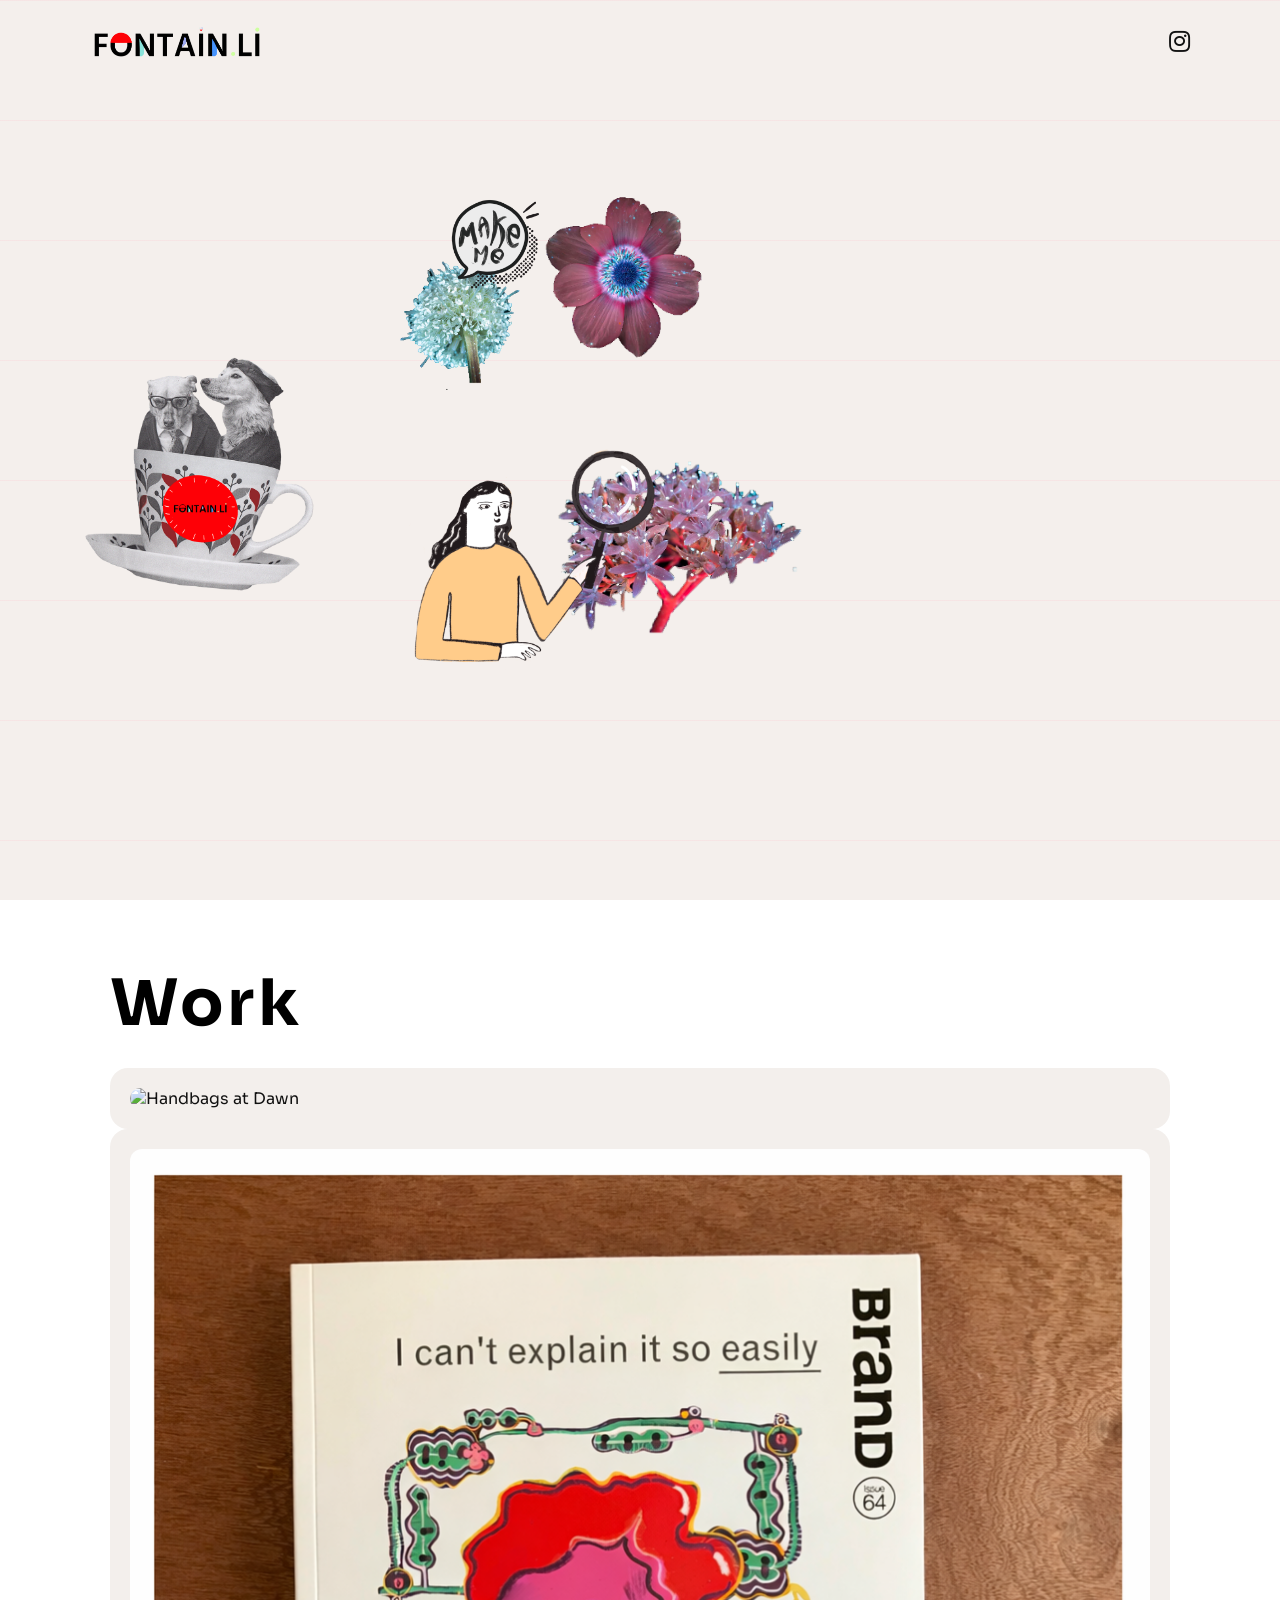
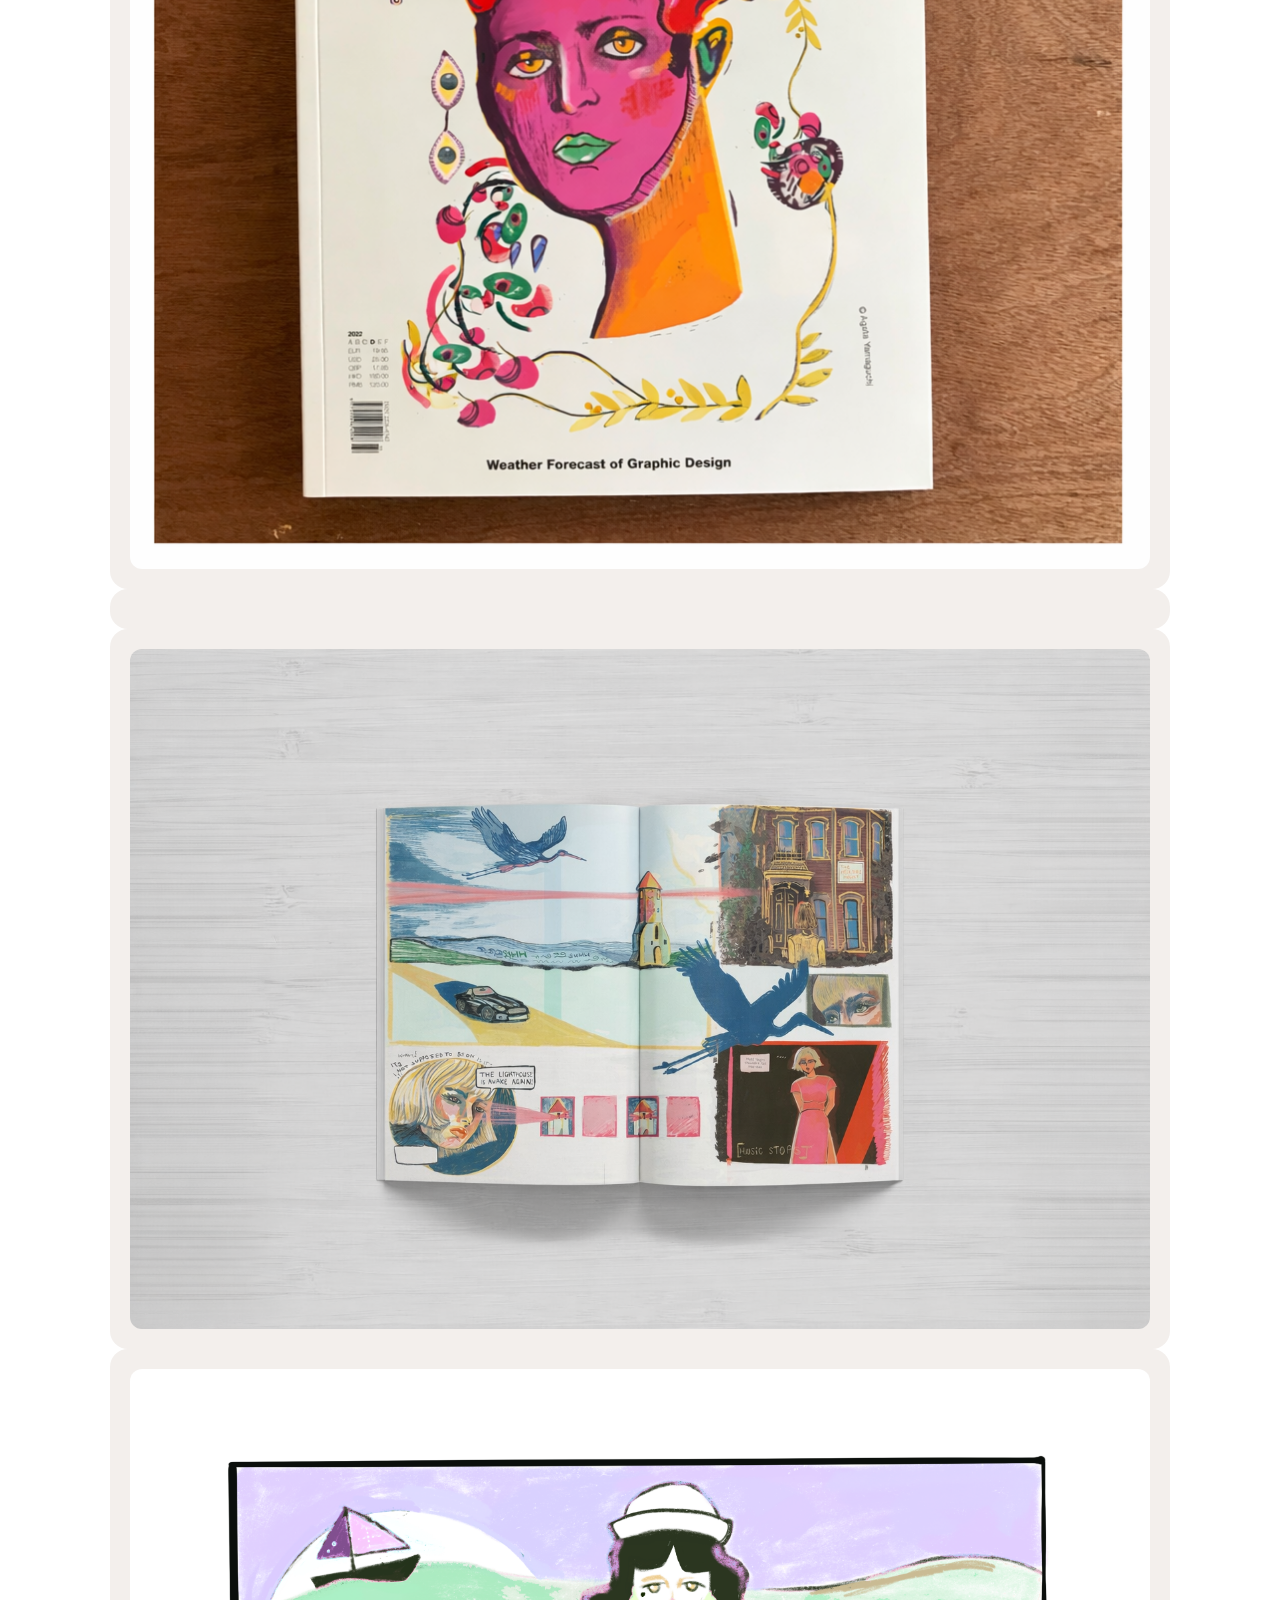
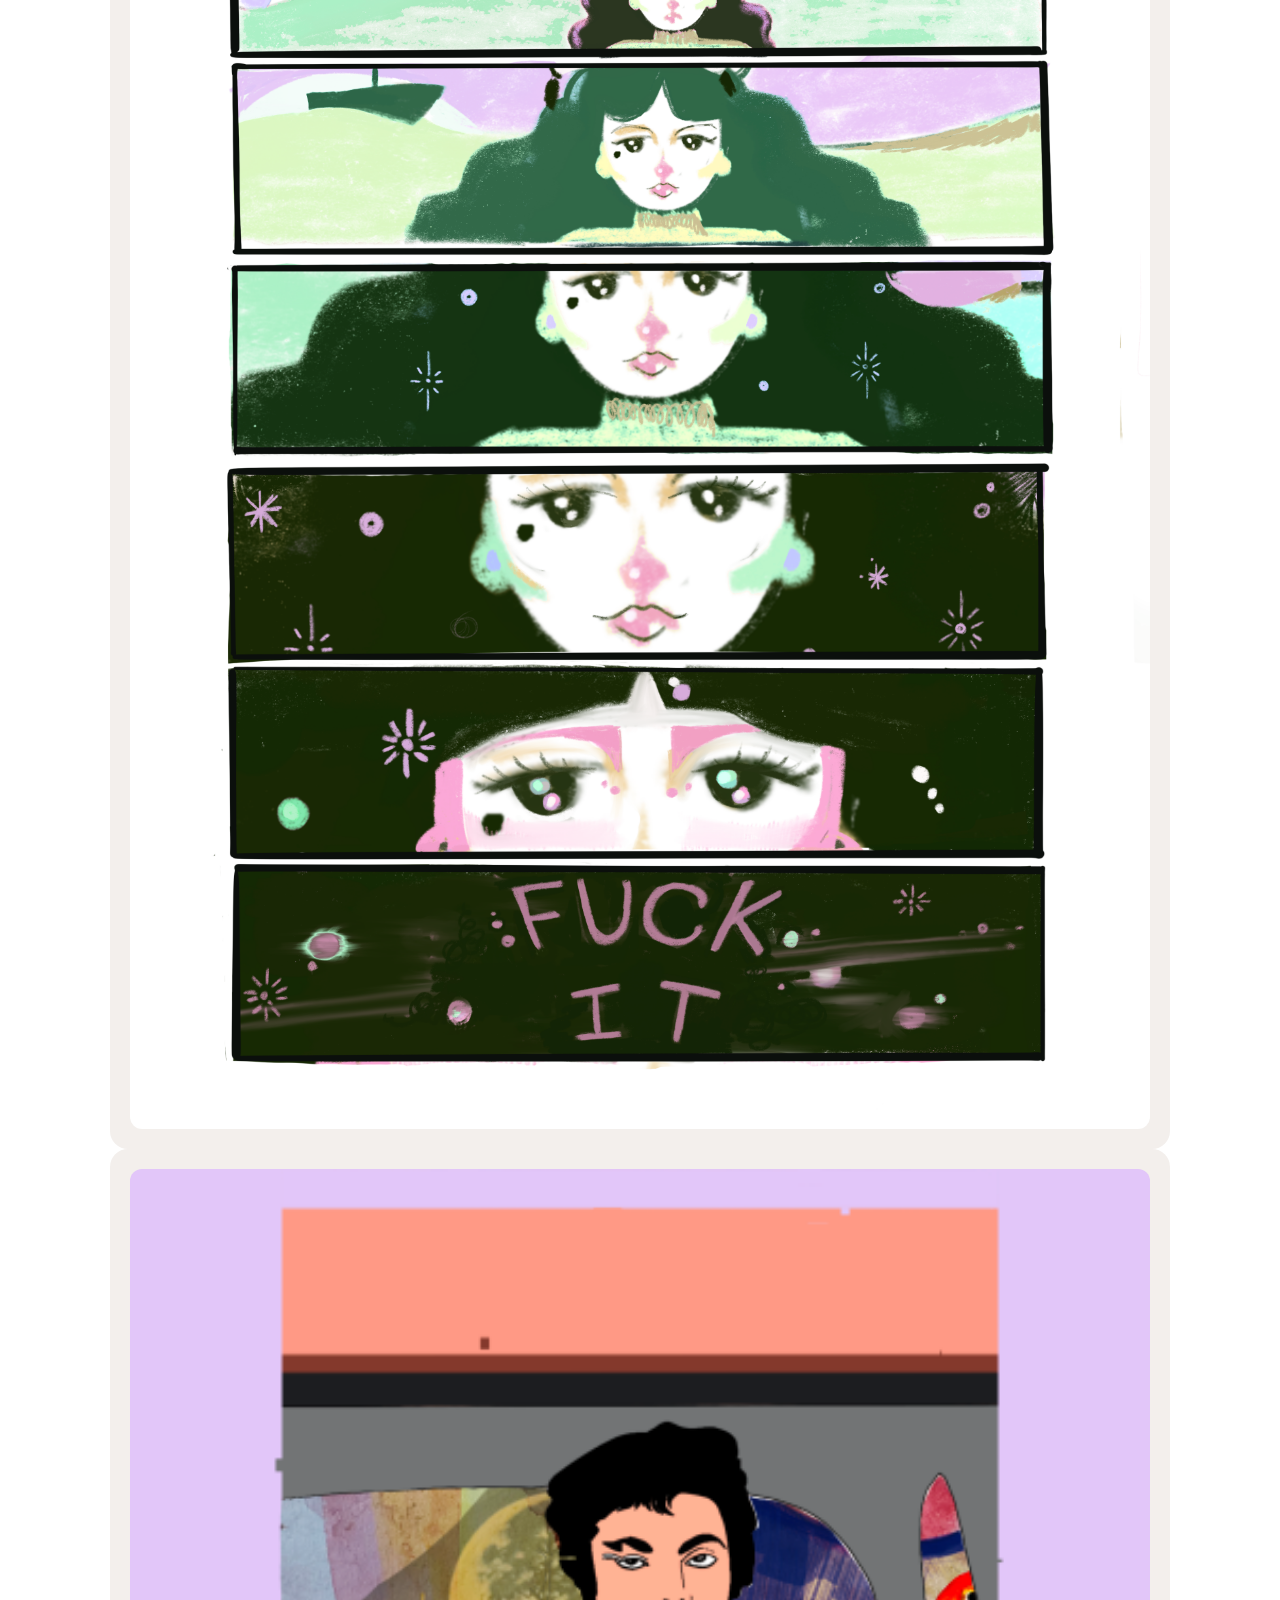
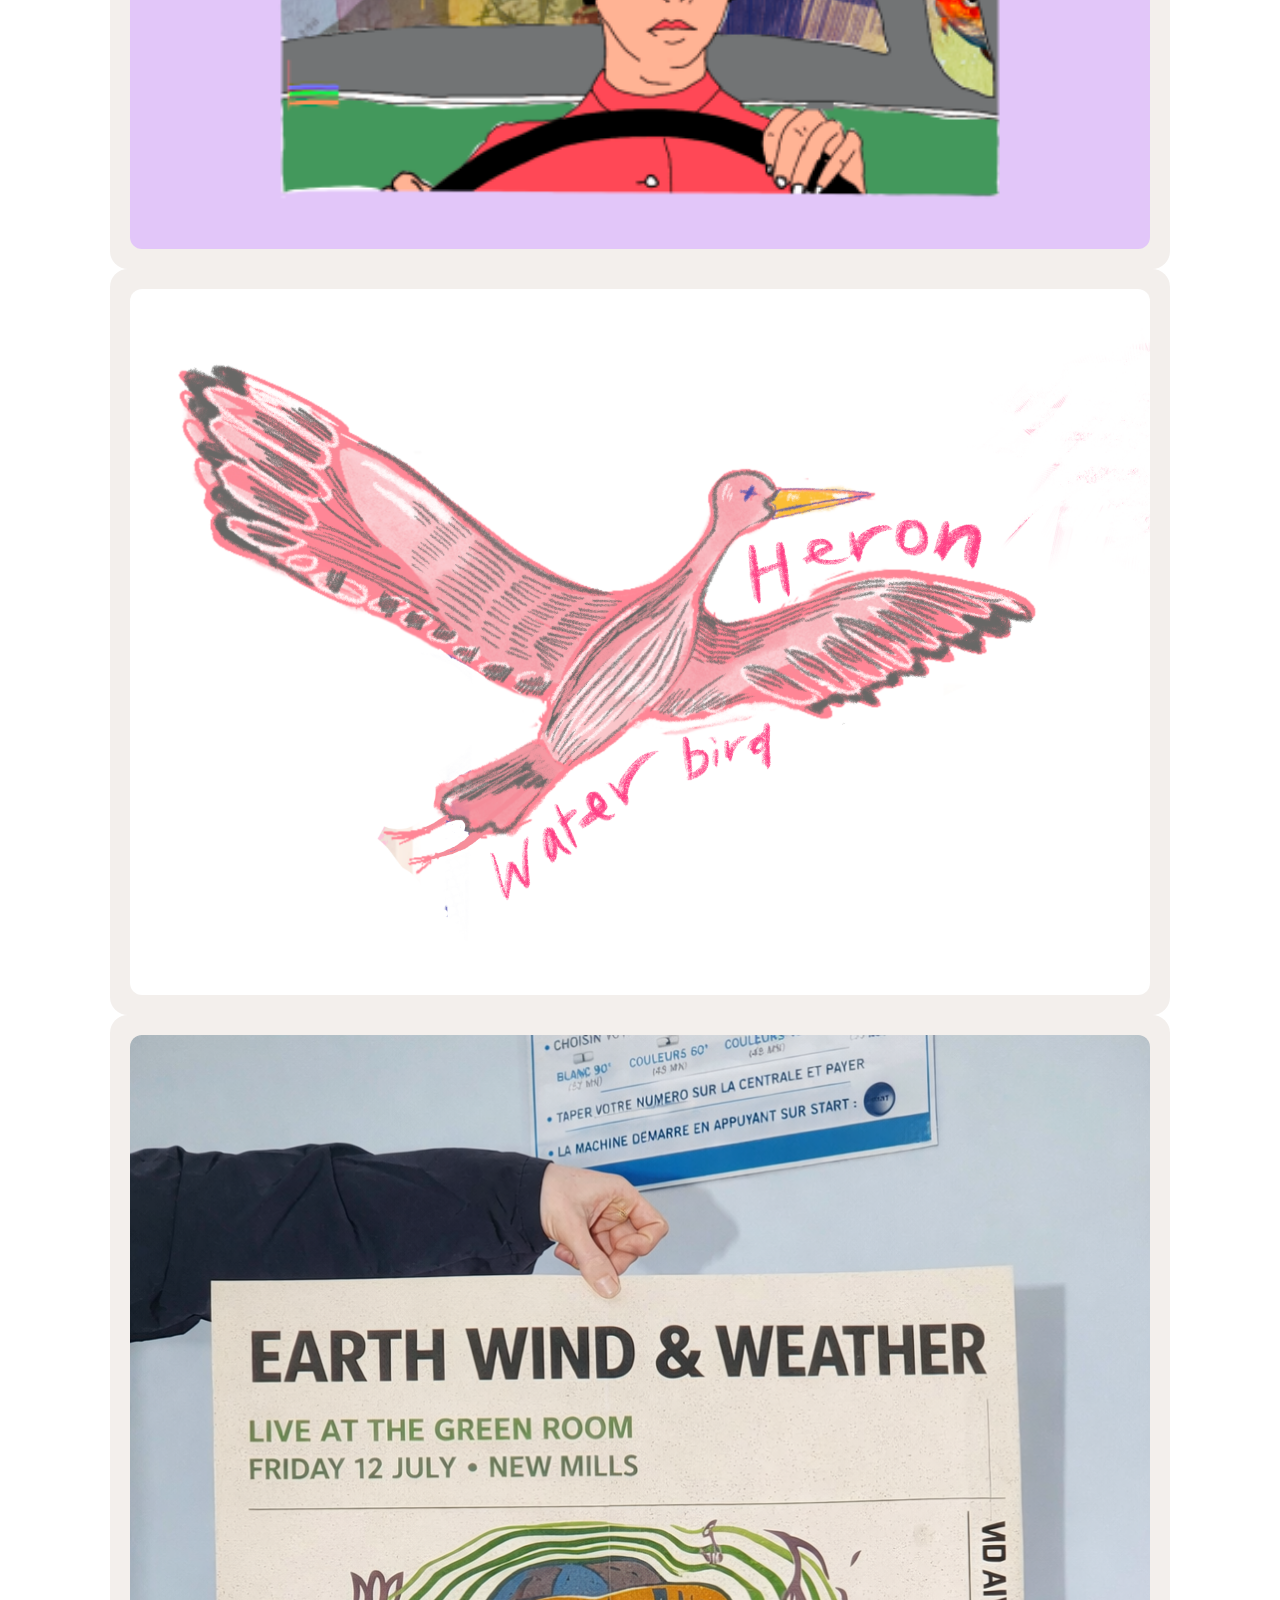
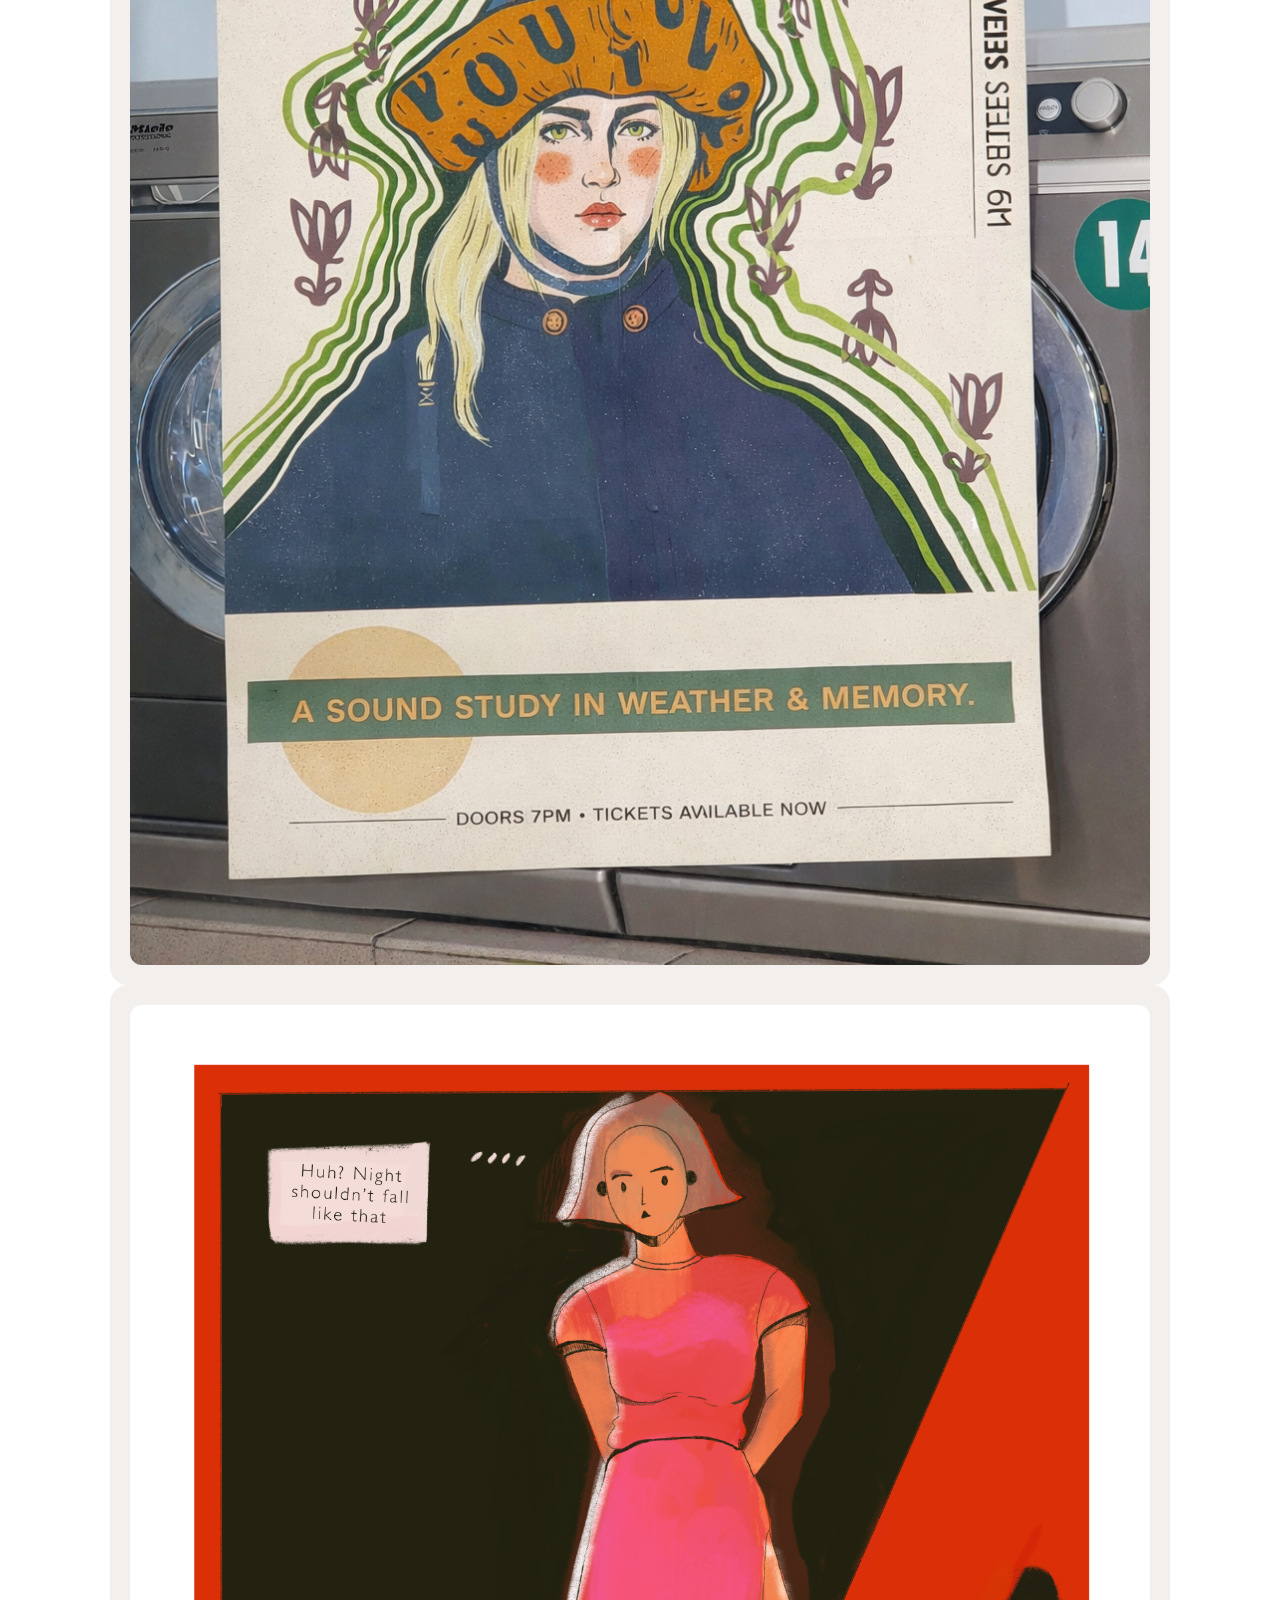
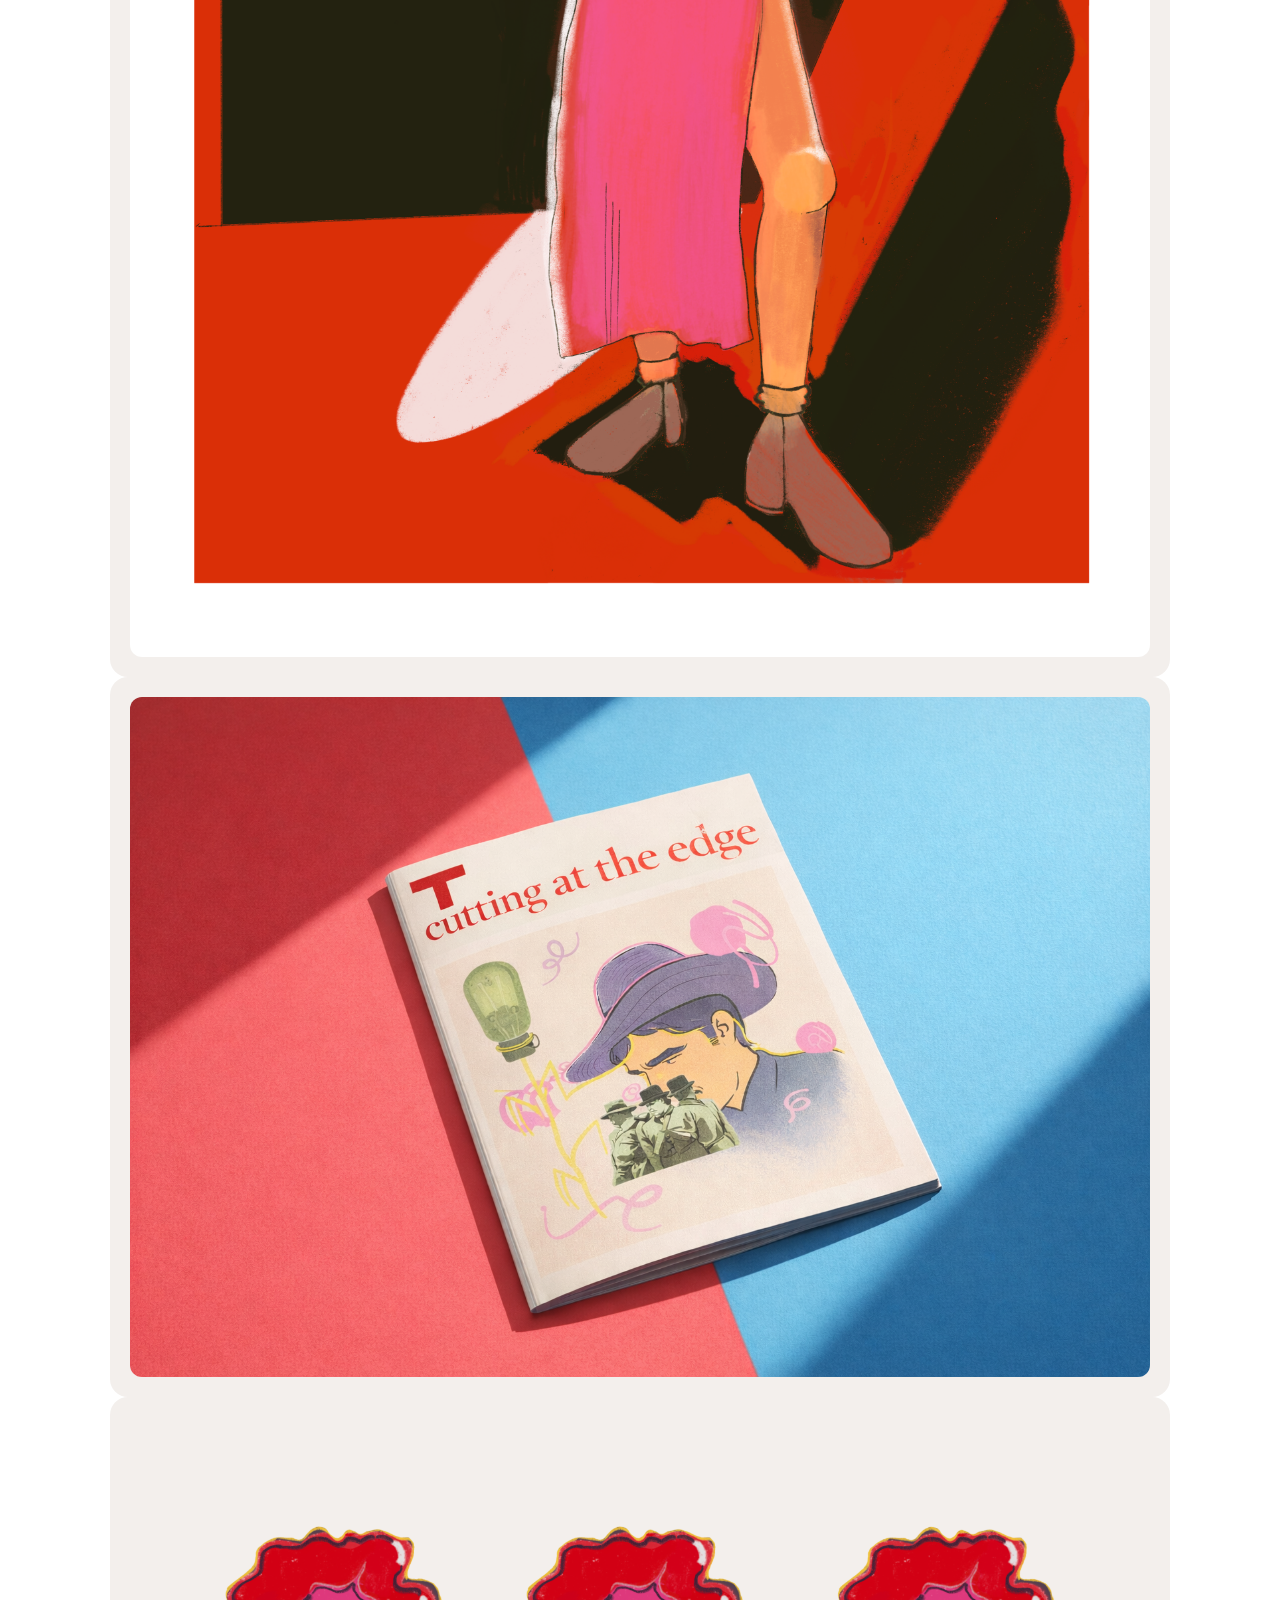
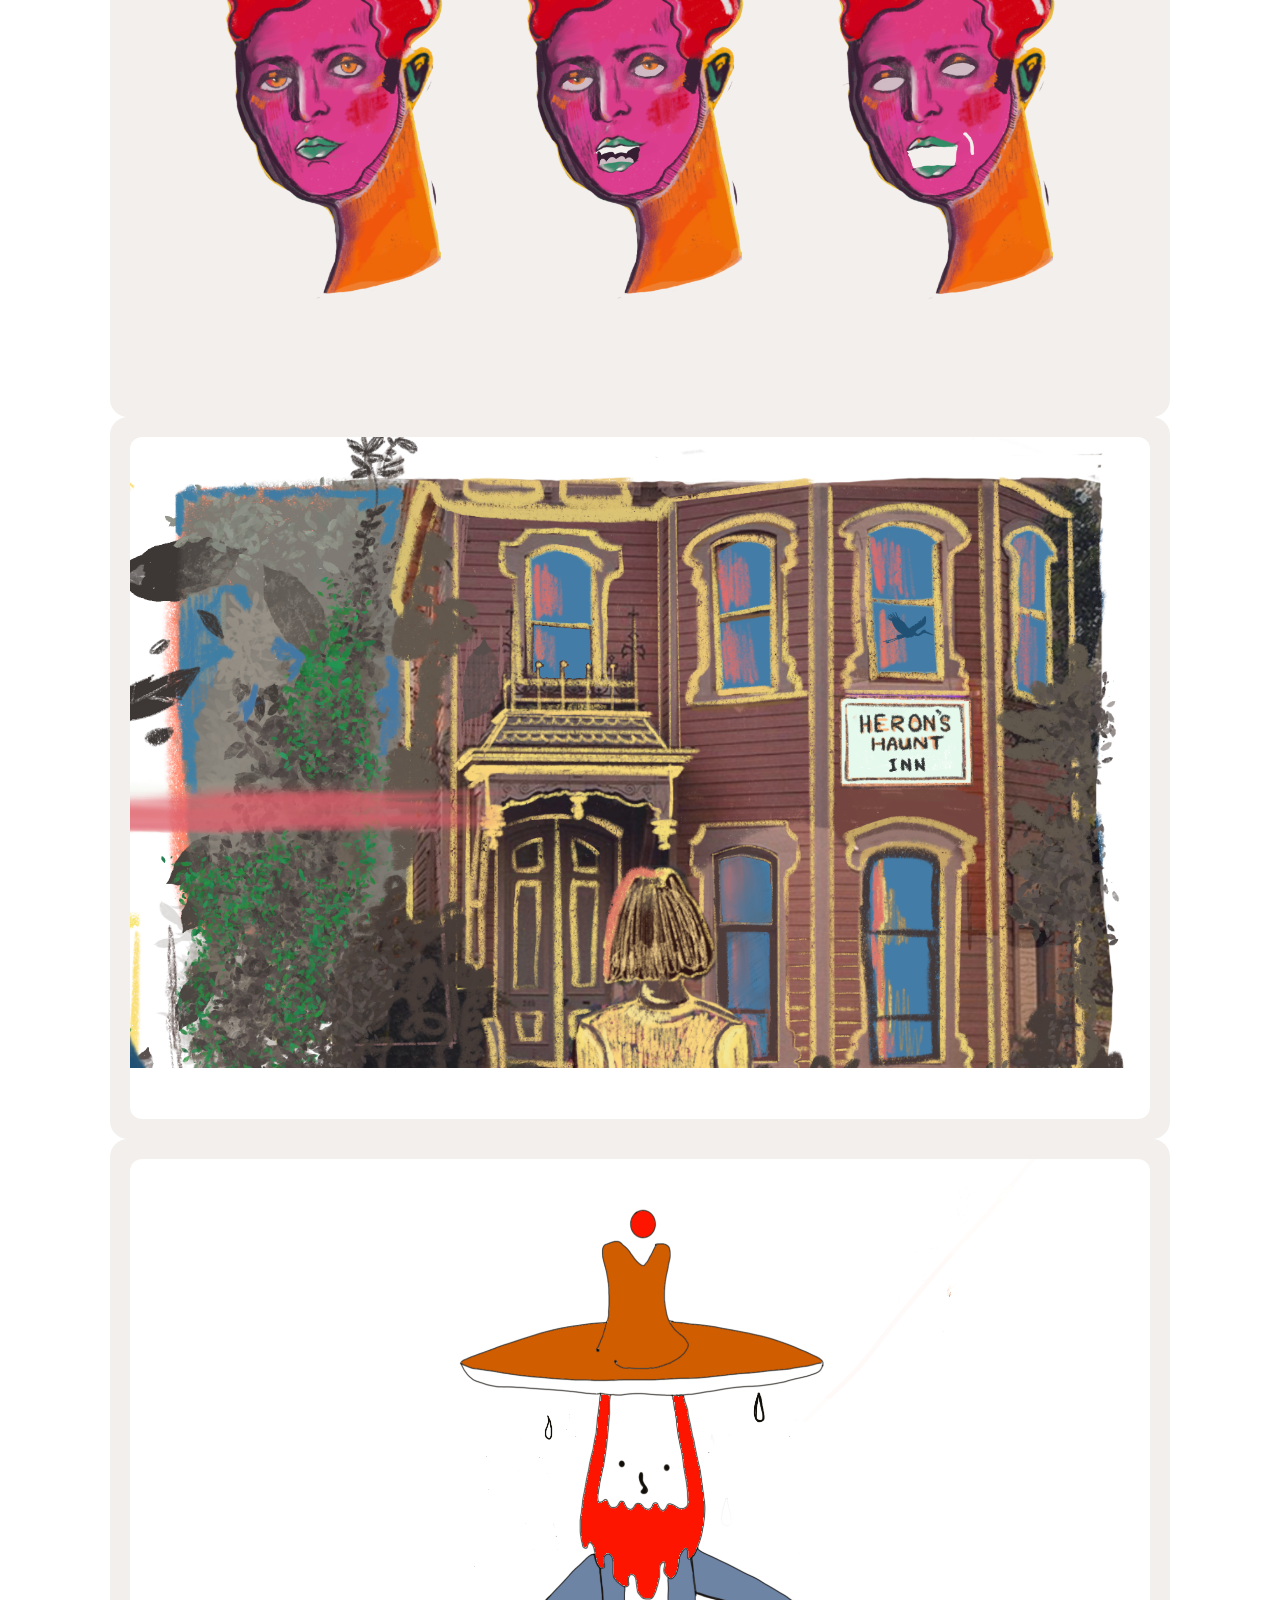
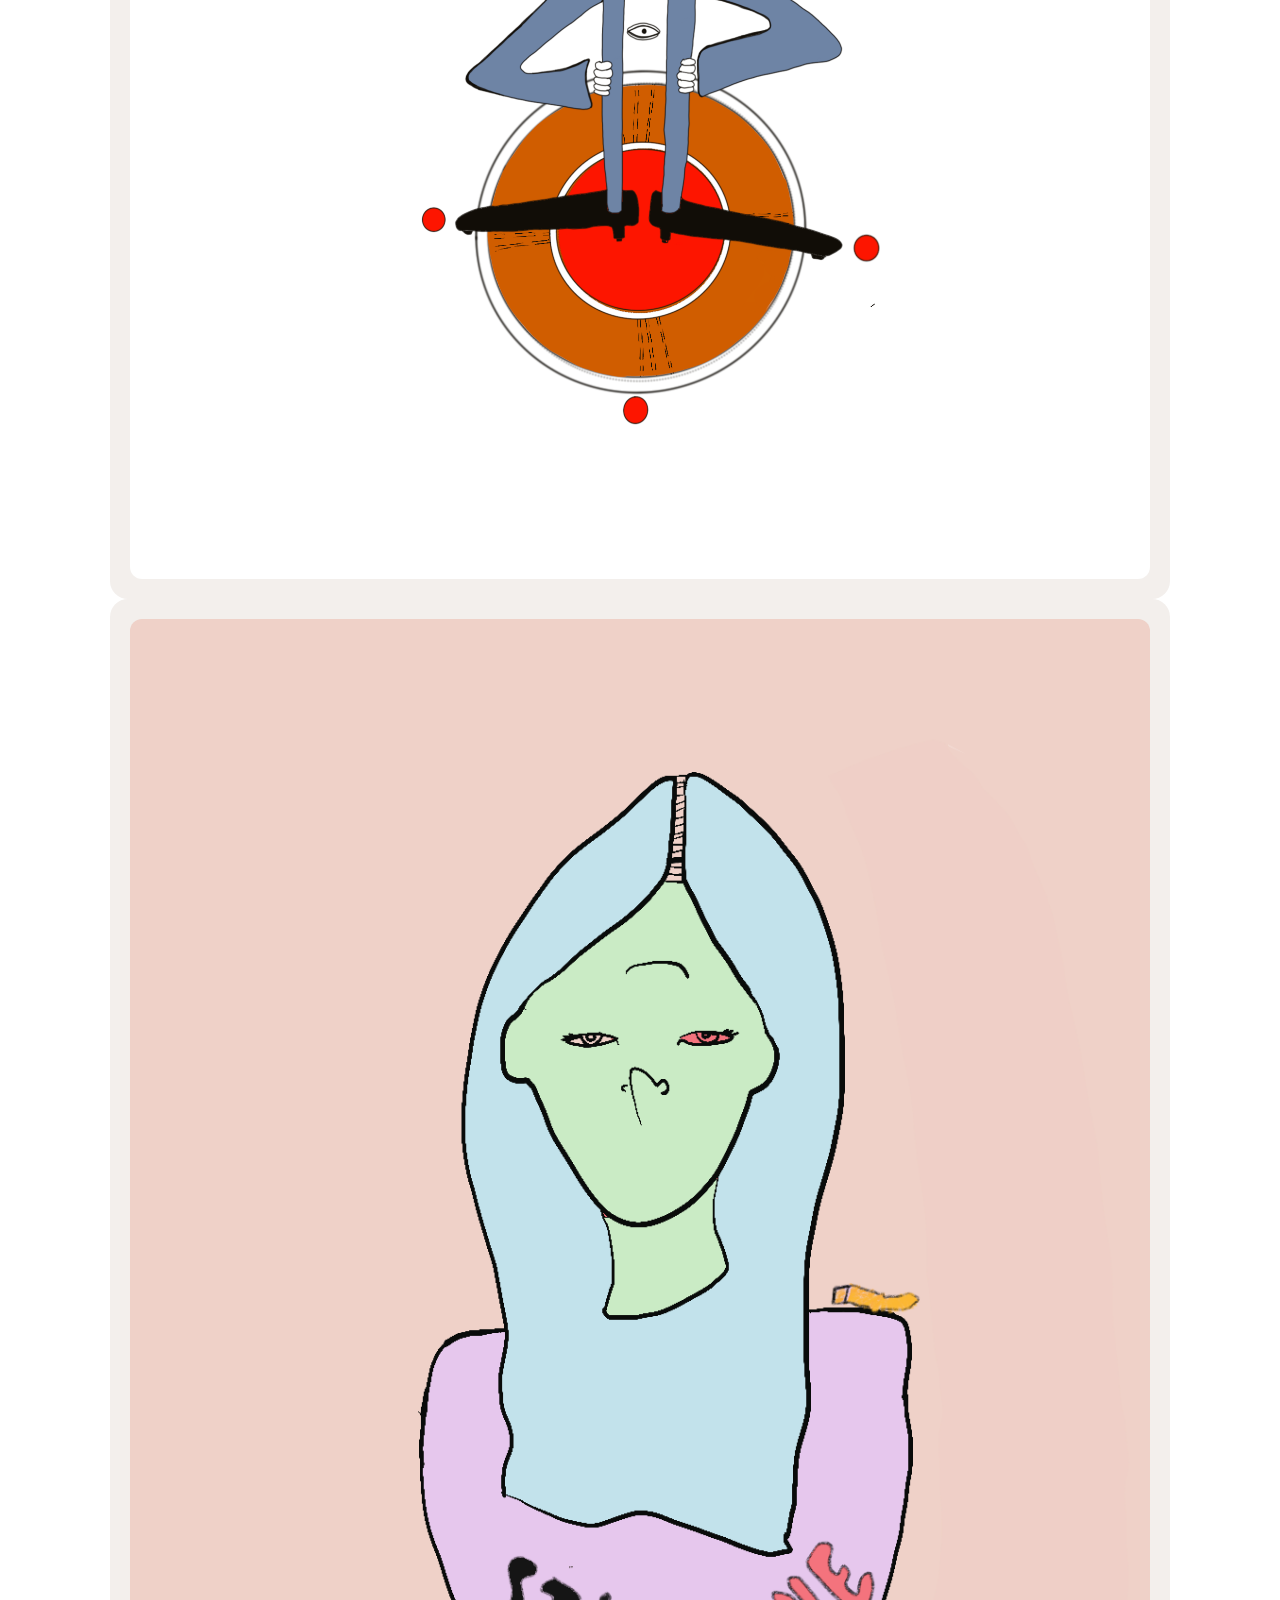
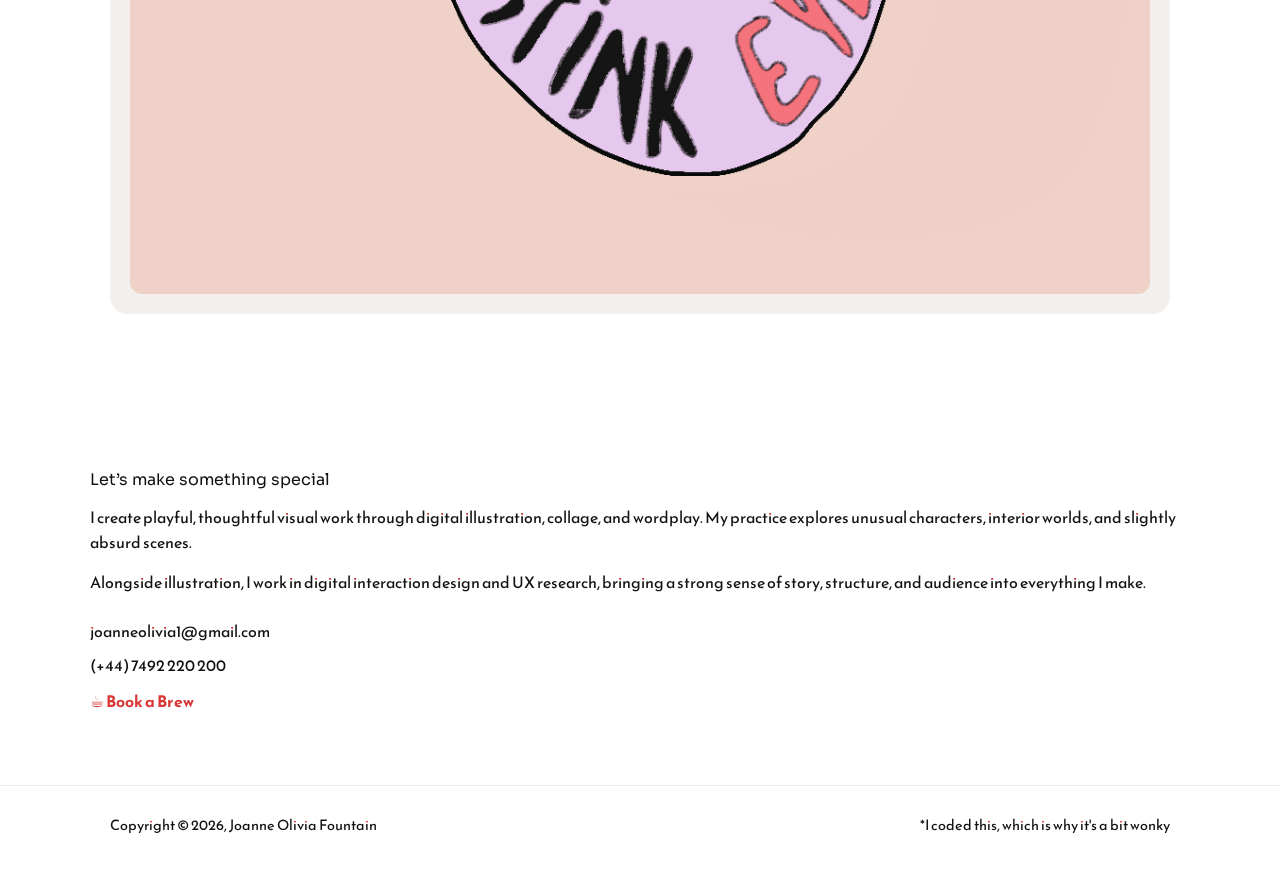
==== commit 7ccaf855: "update site" ====
--- a/index.html
+++ b/index.html
@@ -57,11 +57,15 @@
 </div>
       
       <div class="card">
+        <img src="Images/Portfolio/icantexplain.png" alt="">
+      </div>
+
+      <div class="card">
         <img src="Images/Portfolio/ah_vienna_full.png" alt="">
       </div>
 
       <div class="card">
-        <img src="Images/Portfolio/cartoon.png" alt="">
+        <img src="Images/Portfolio/cartoon_center.png" alt="">
       </div>
       
   <div class="card">
@@ -76,8 +80,16 @@
         <img src="Images/Portfolio/heron_water_bird.png" alt="">
       </div>
 
+<div class="card">
+        <img src="Images/Portfolio/earthwindandweather.png" alt="">
+      </div>
+
       <div class="card">
         <img src="Images/Portfolio/night_fall.png" alt="">
+      </div>
+
+     <div class="card">
+        <img src="Images/Portfolio/cuttingcover.png" alt="">
       </div>
 
       <div class="card">
@@ -128,7 +140,7 @@
   
     <footer class="tm-footer">
       <div class="container">
-        <span>Copyright &copy; 2025, Joanne Olivia Fountain</span>
+        <span>Copyright &copy; 2026, Joanne Olivia Fountain</span>
         <span>*I coded this, which is why it's a bit wonky</span>
       </div>
     </footer>
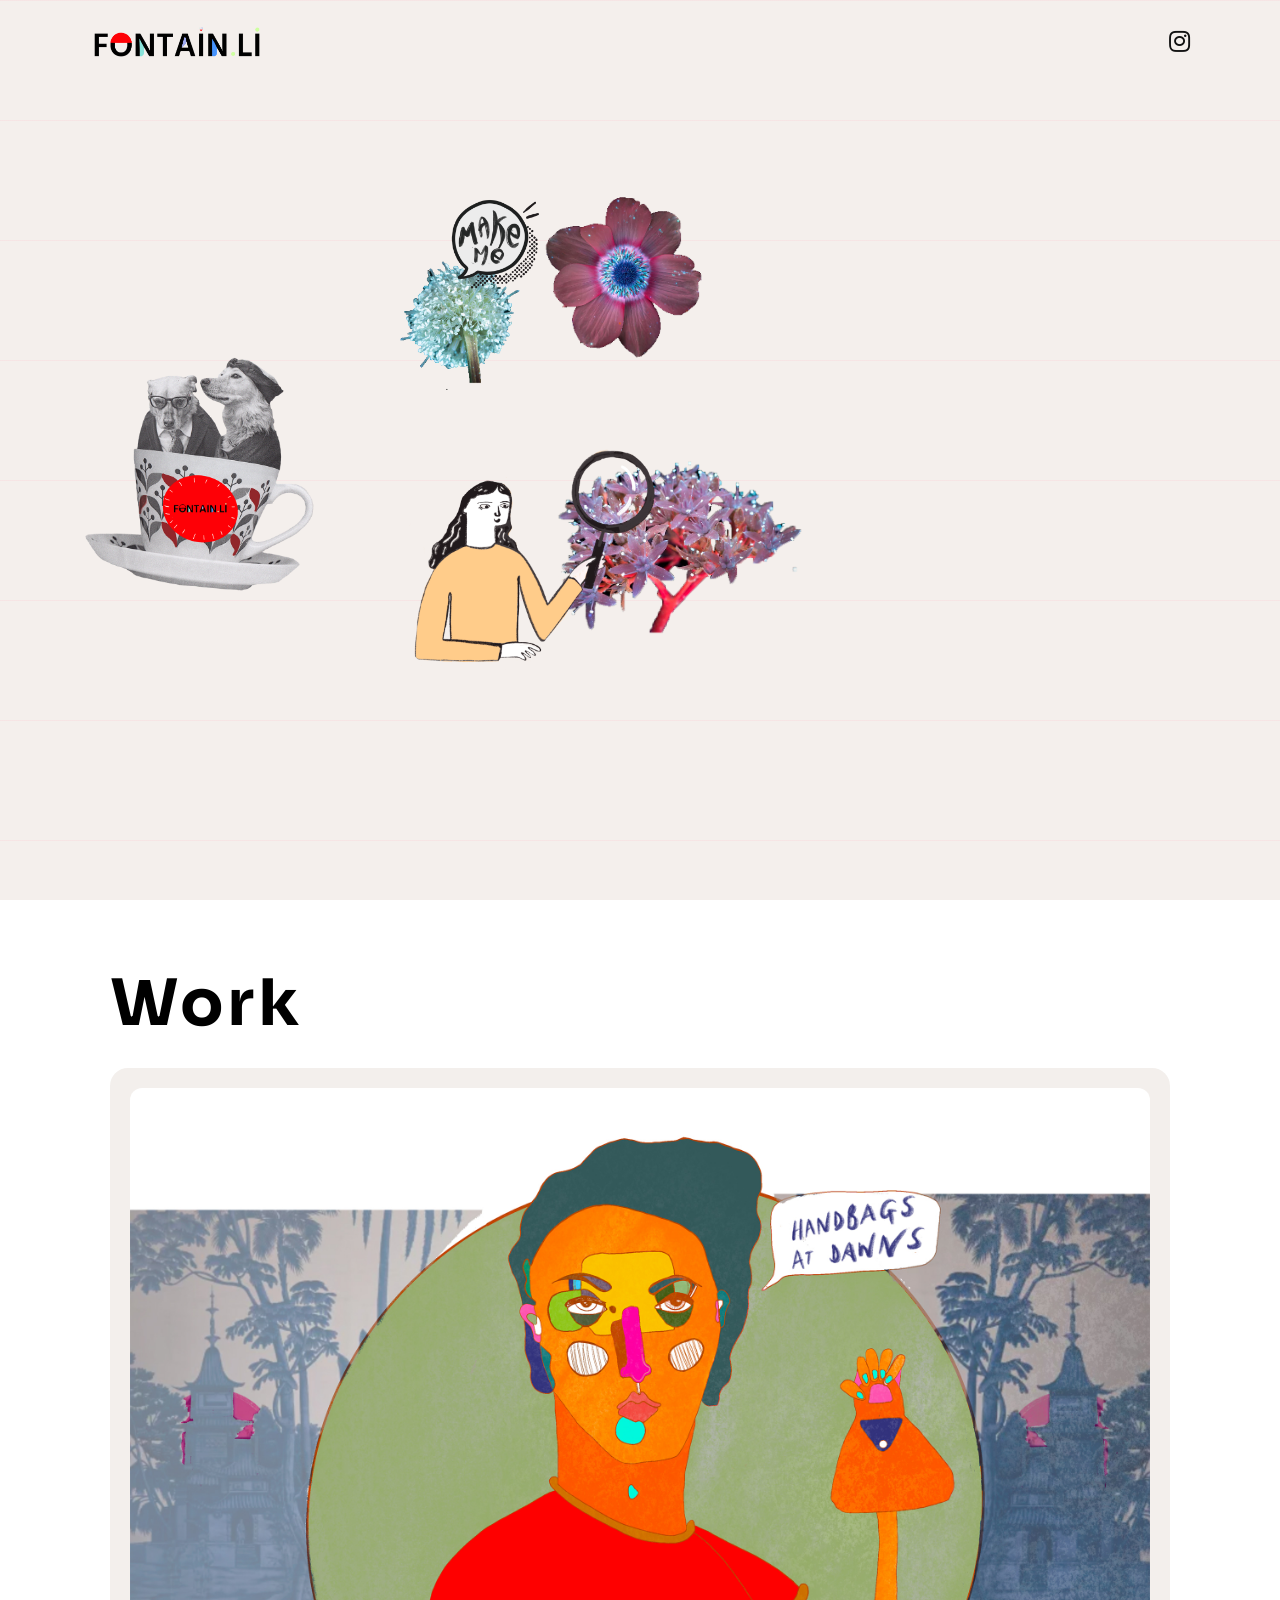
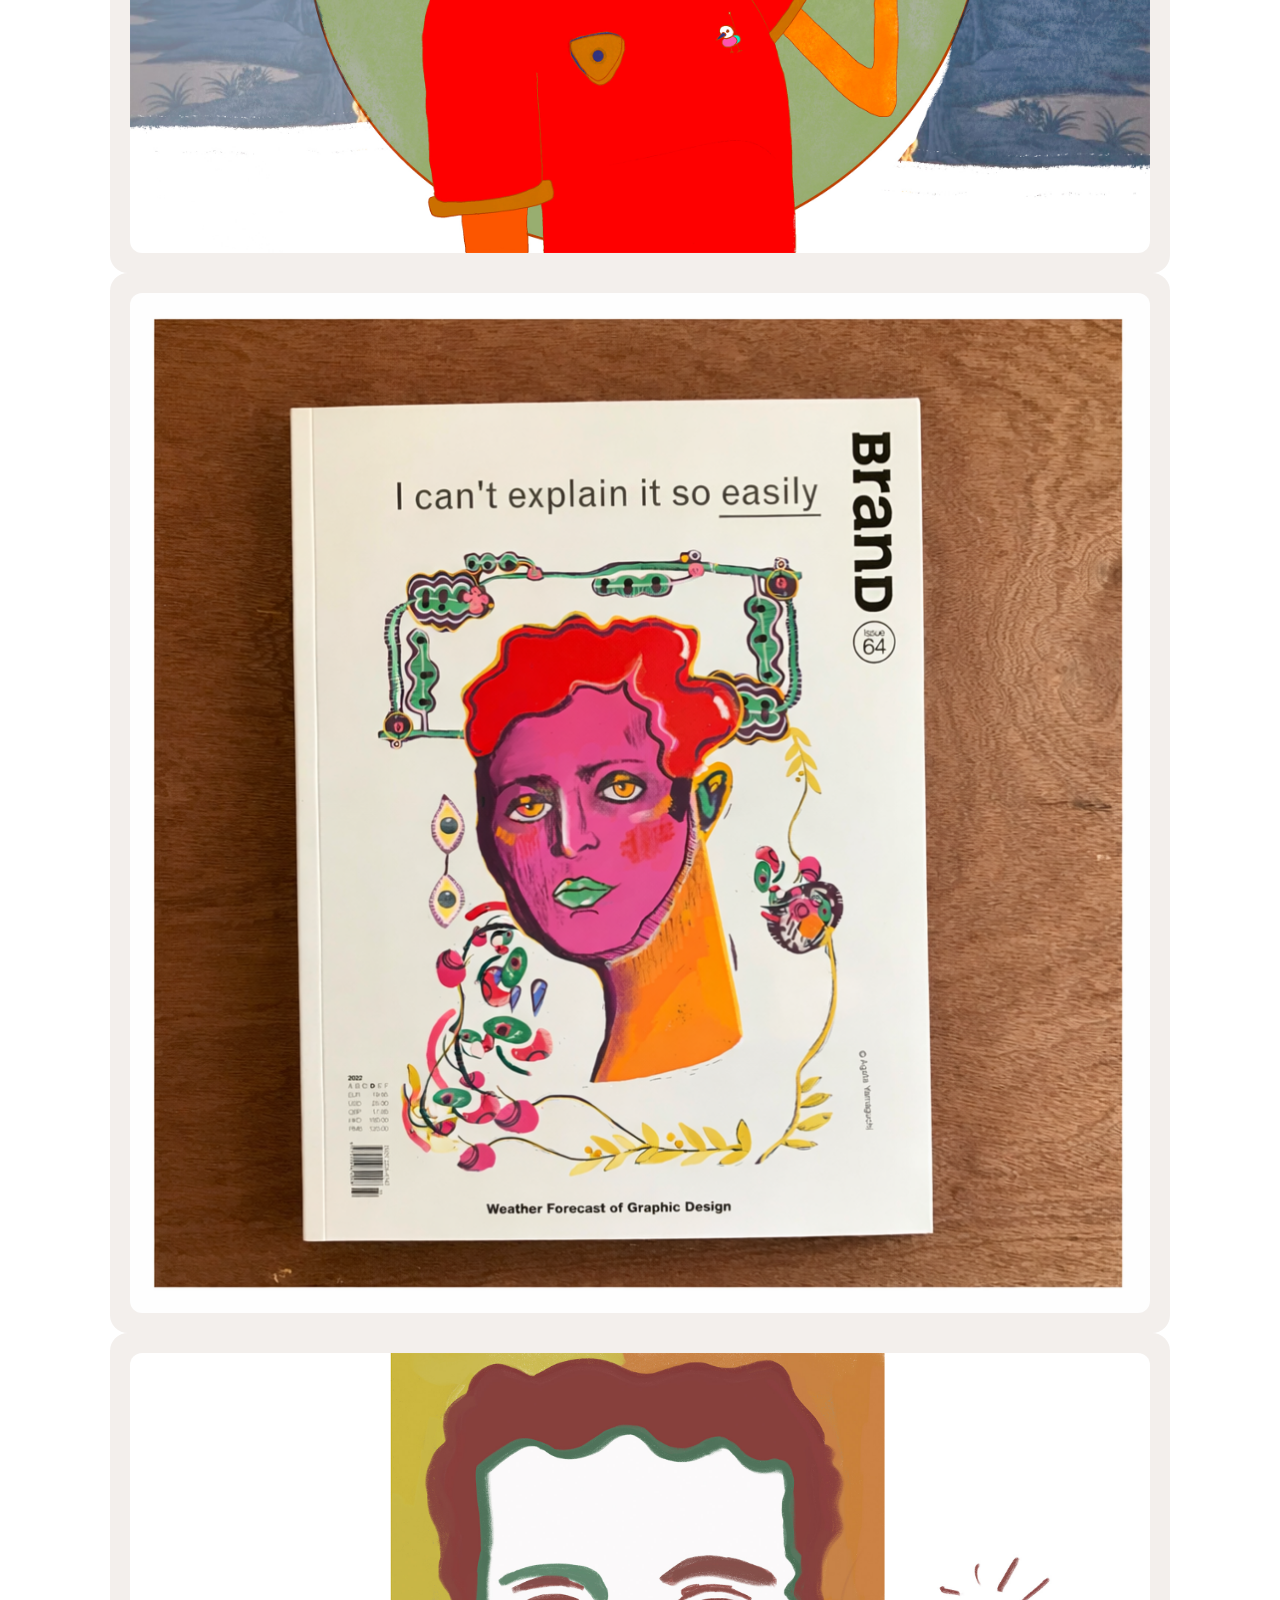
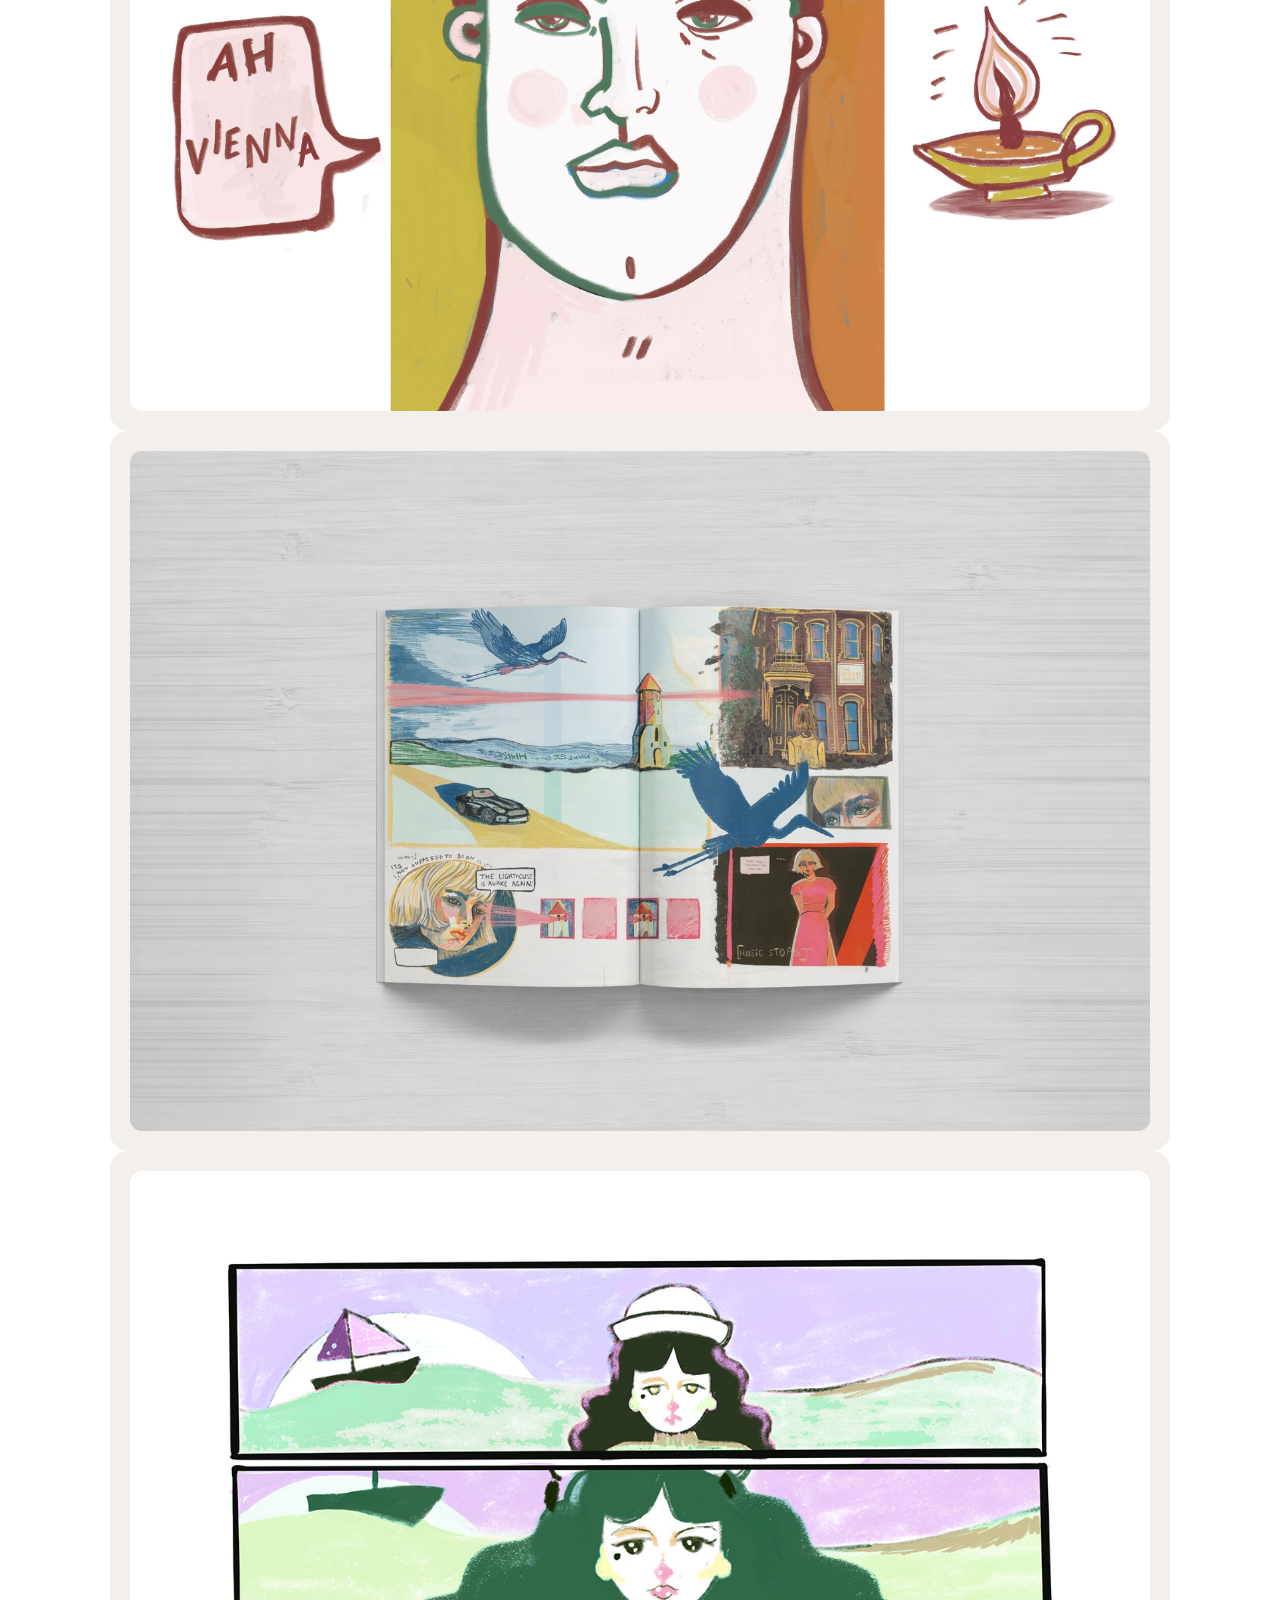
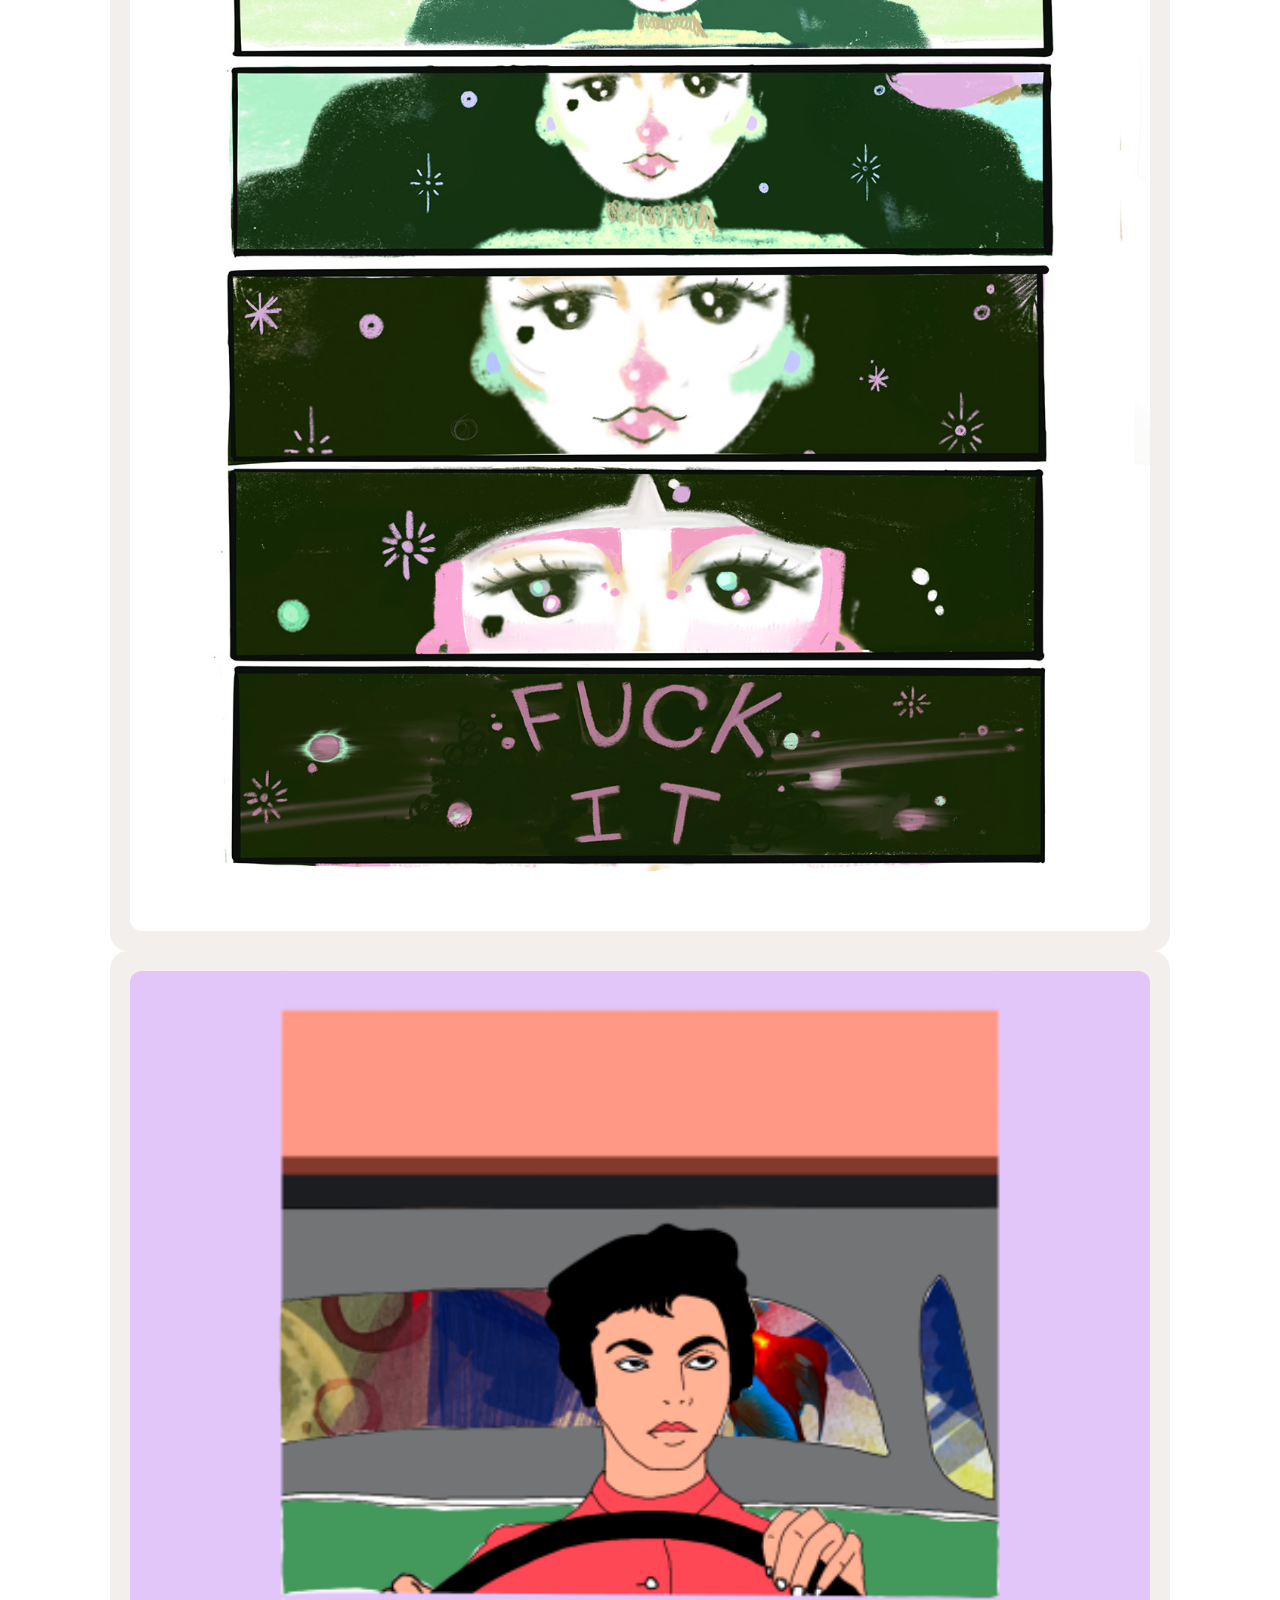
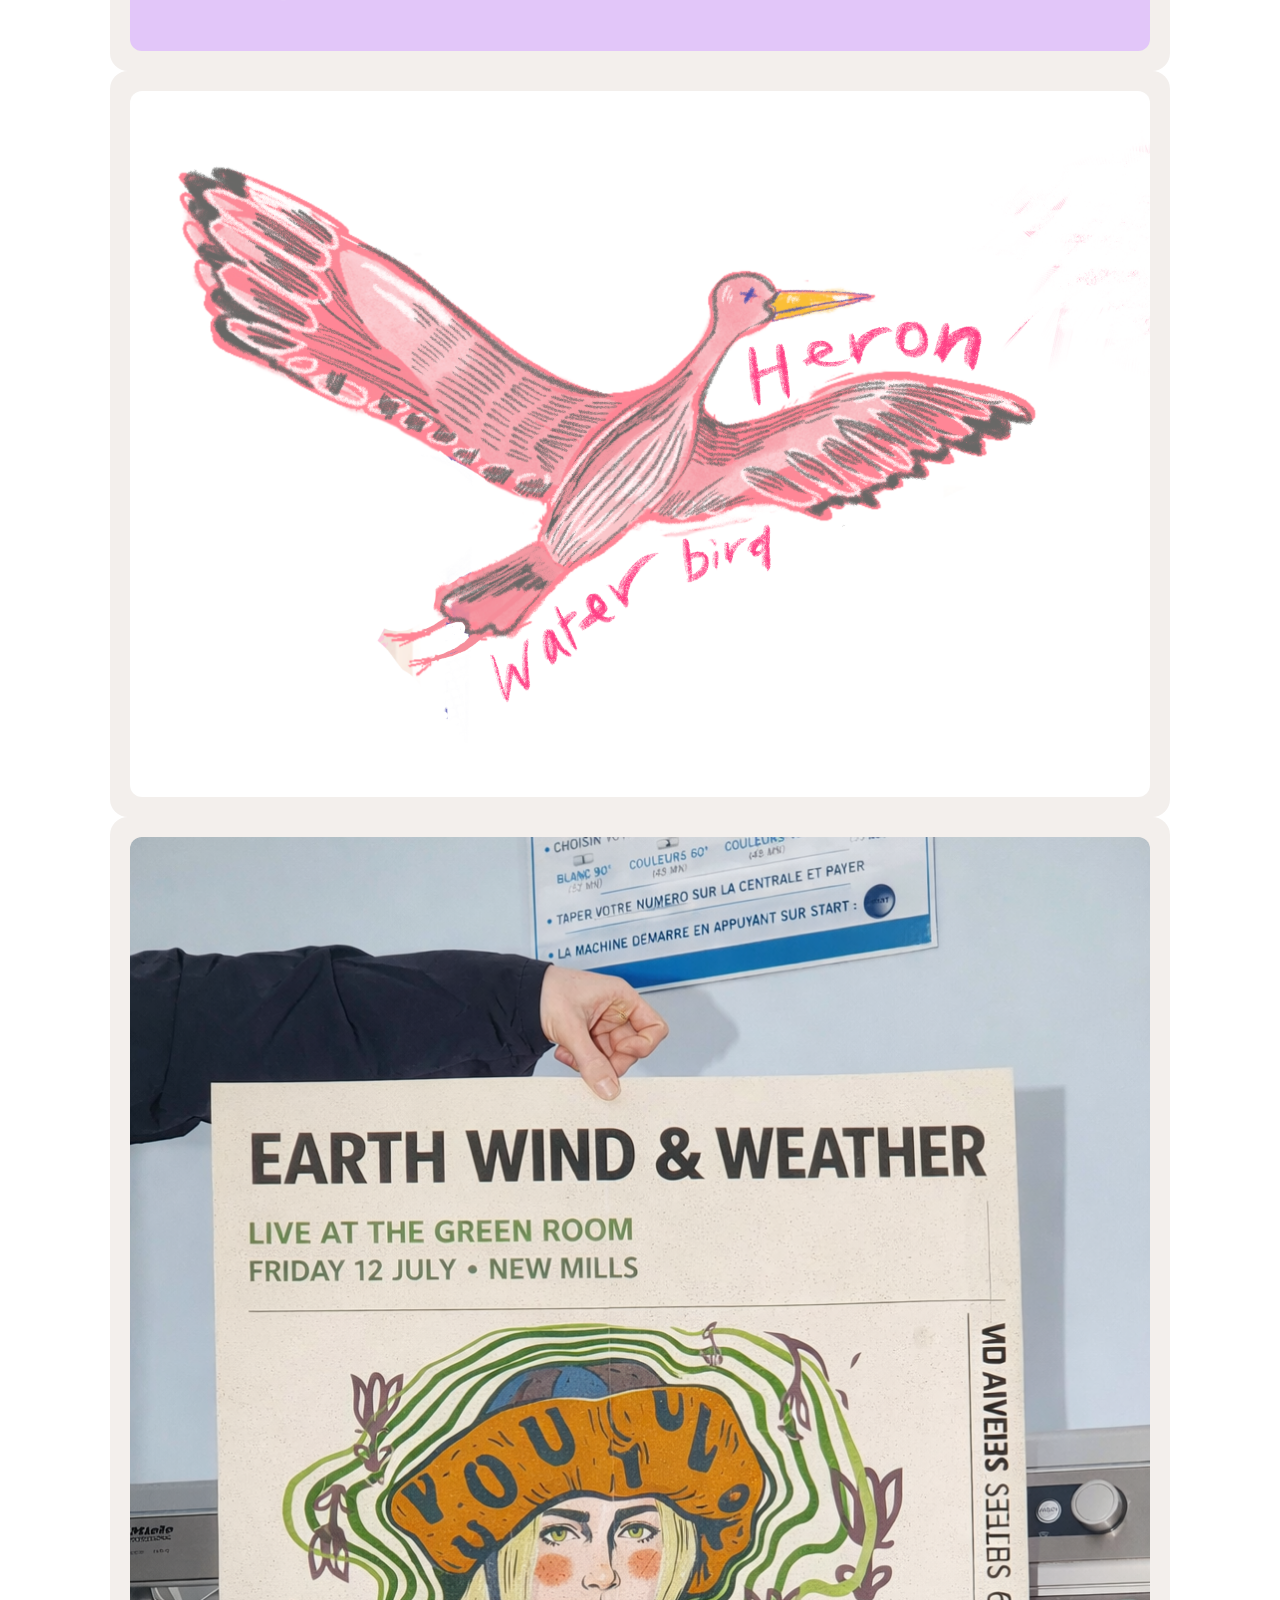
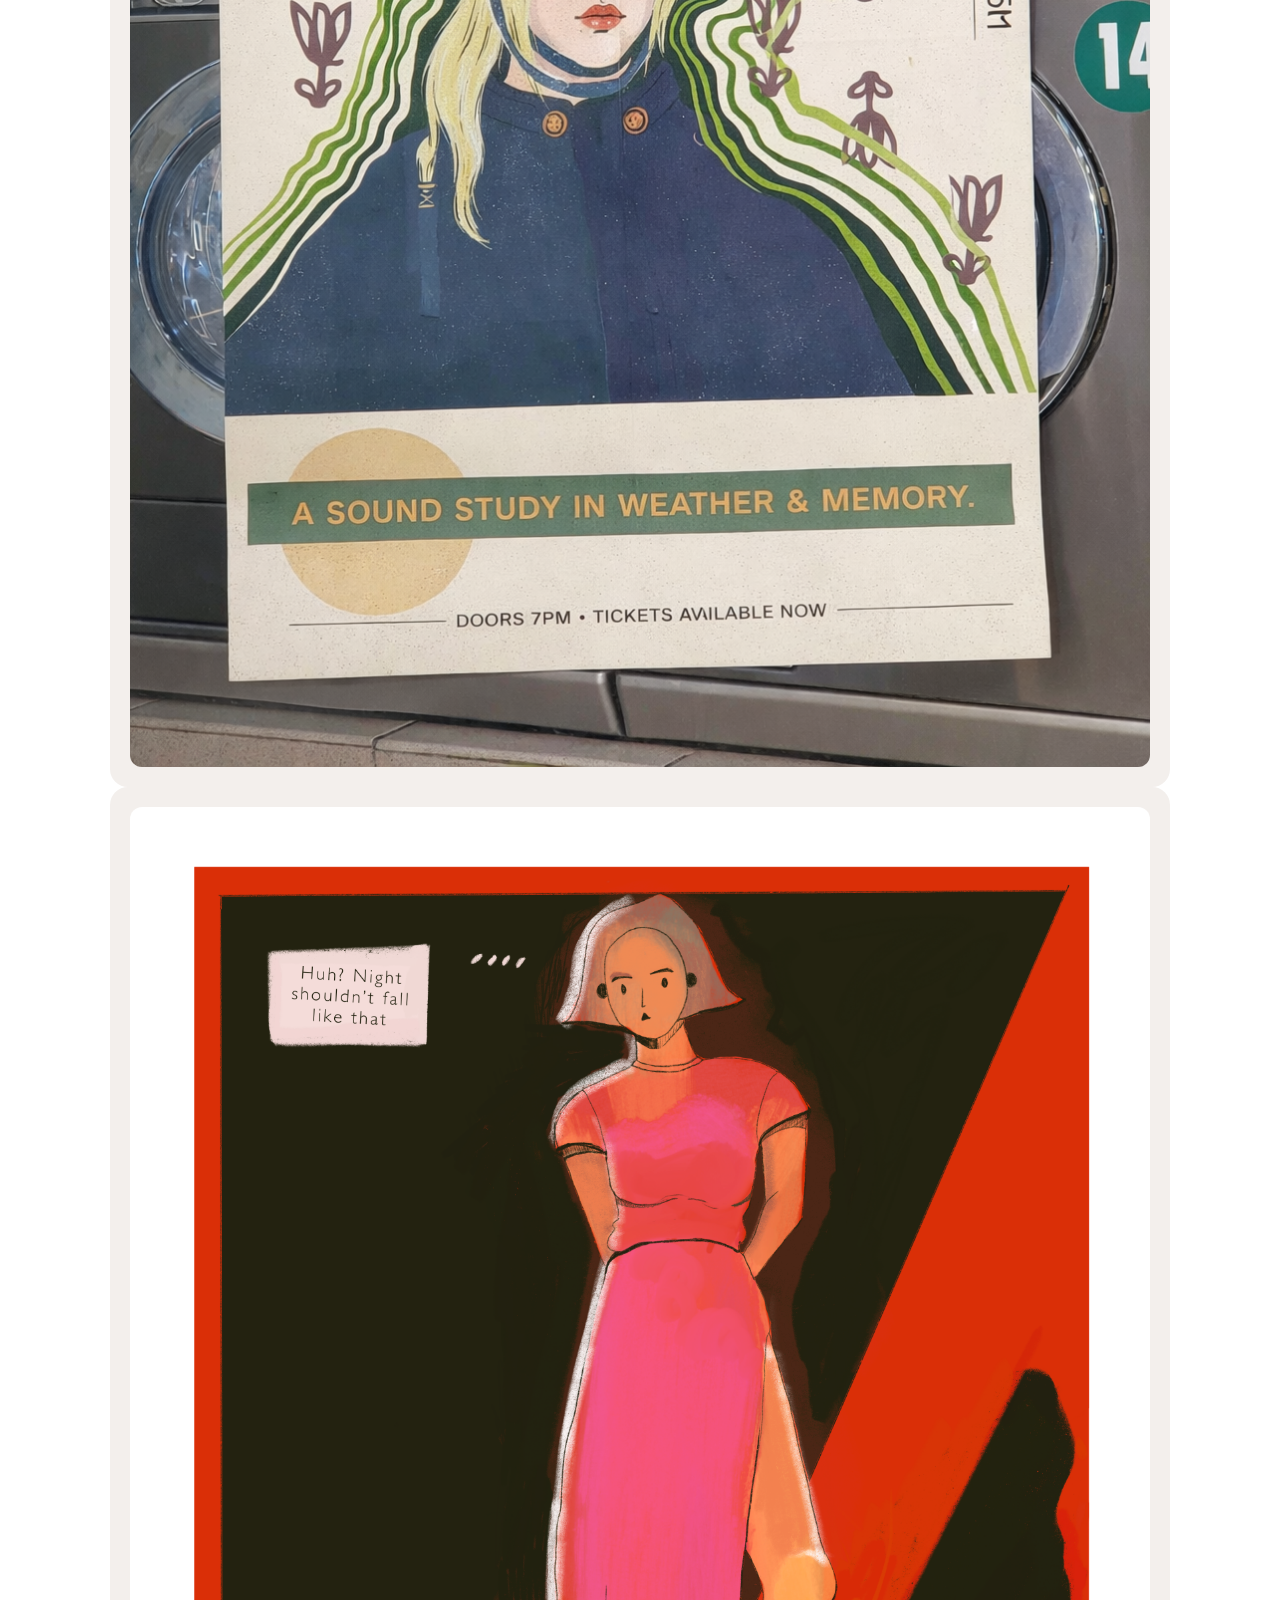
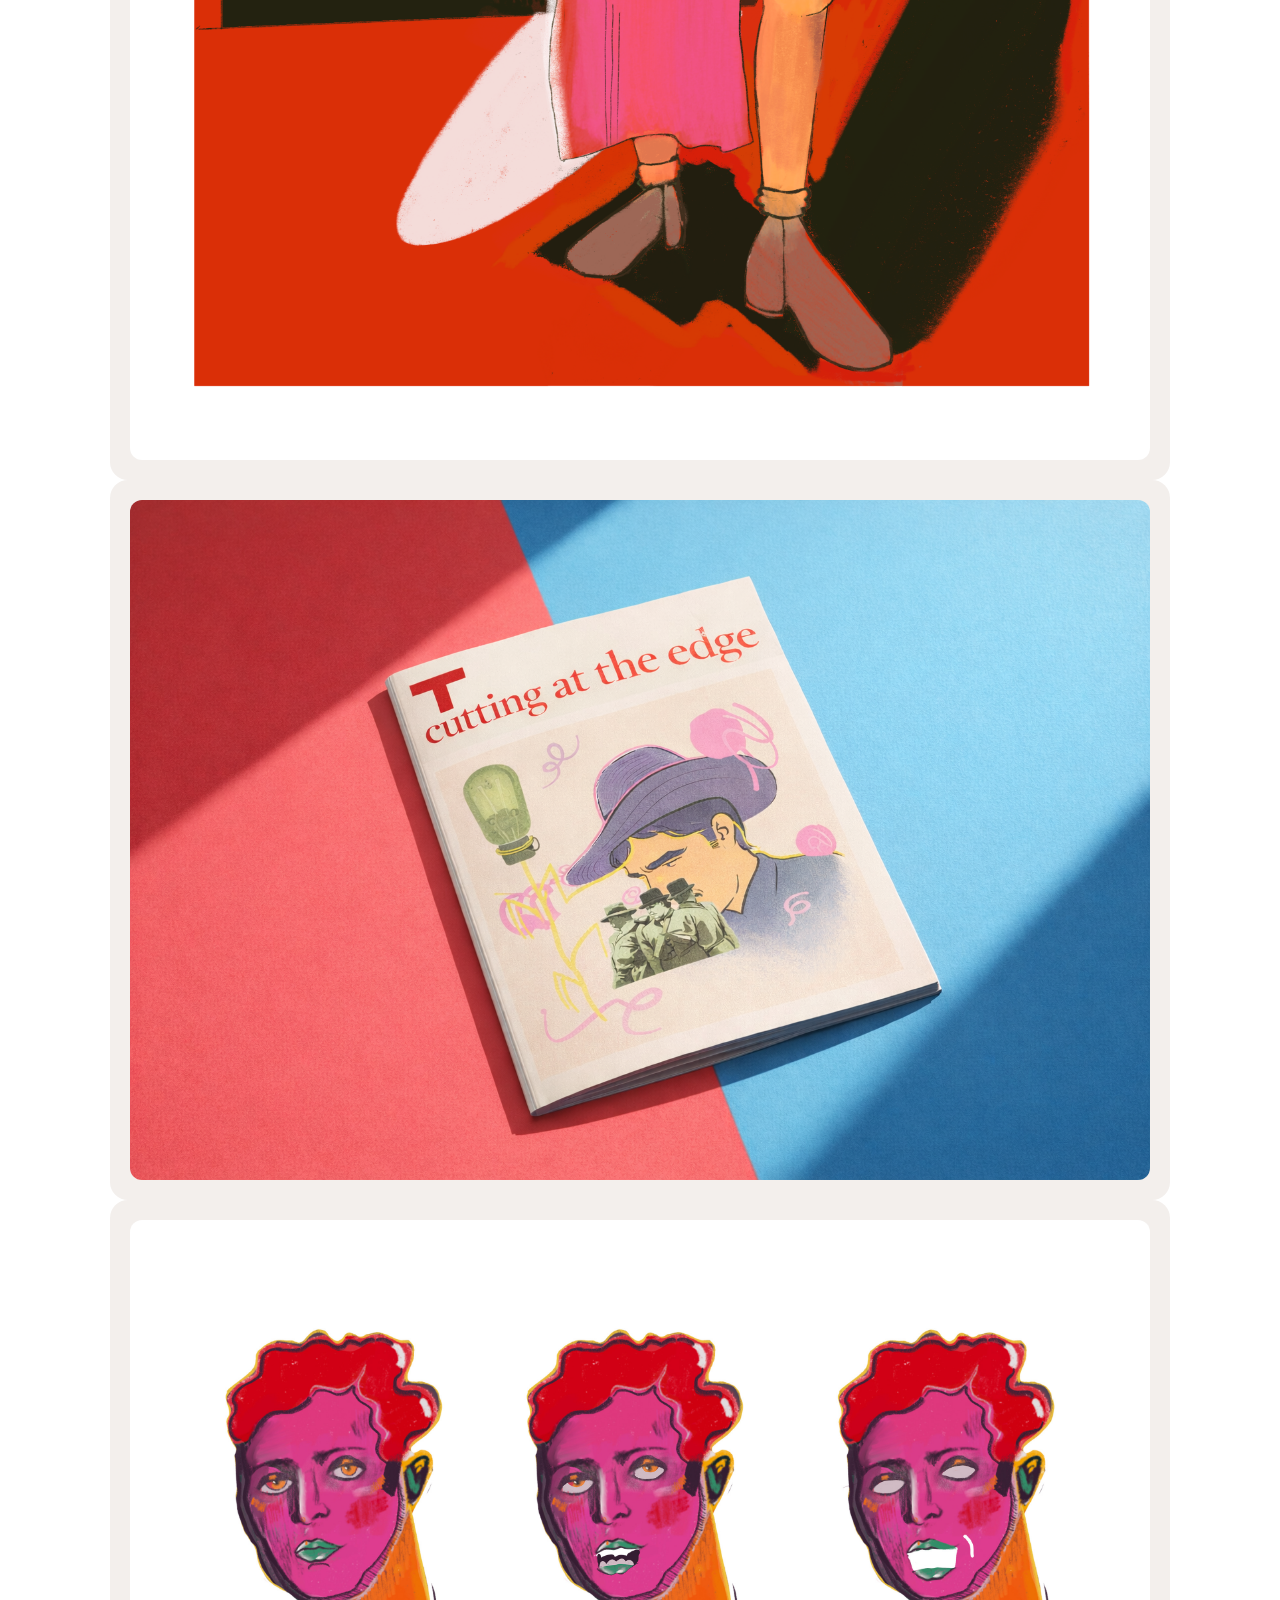
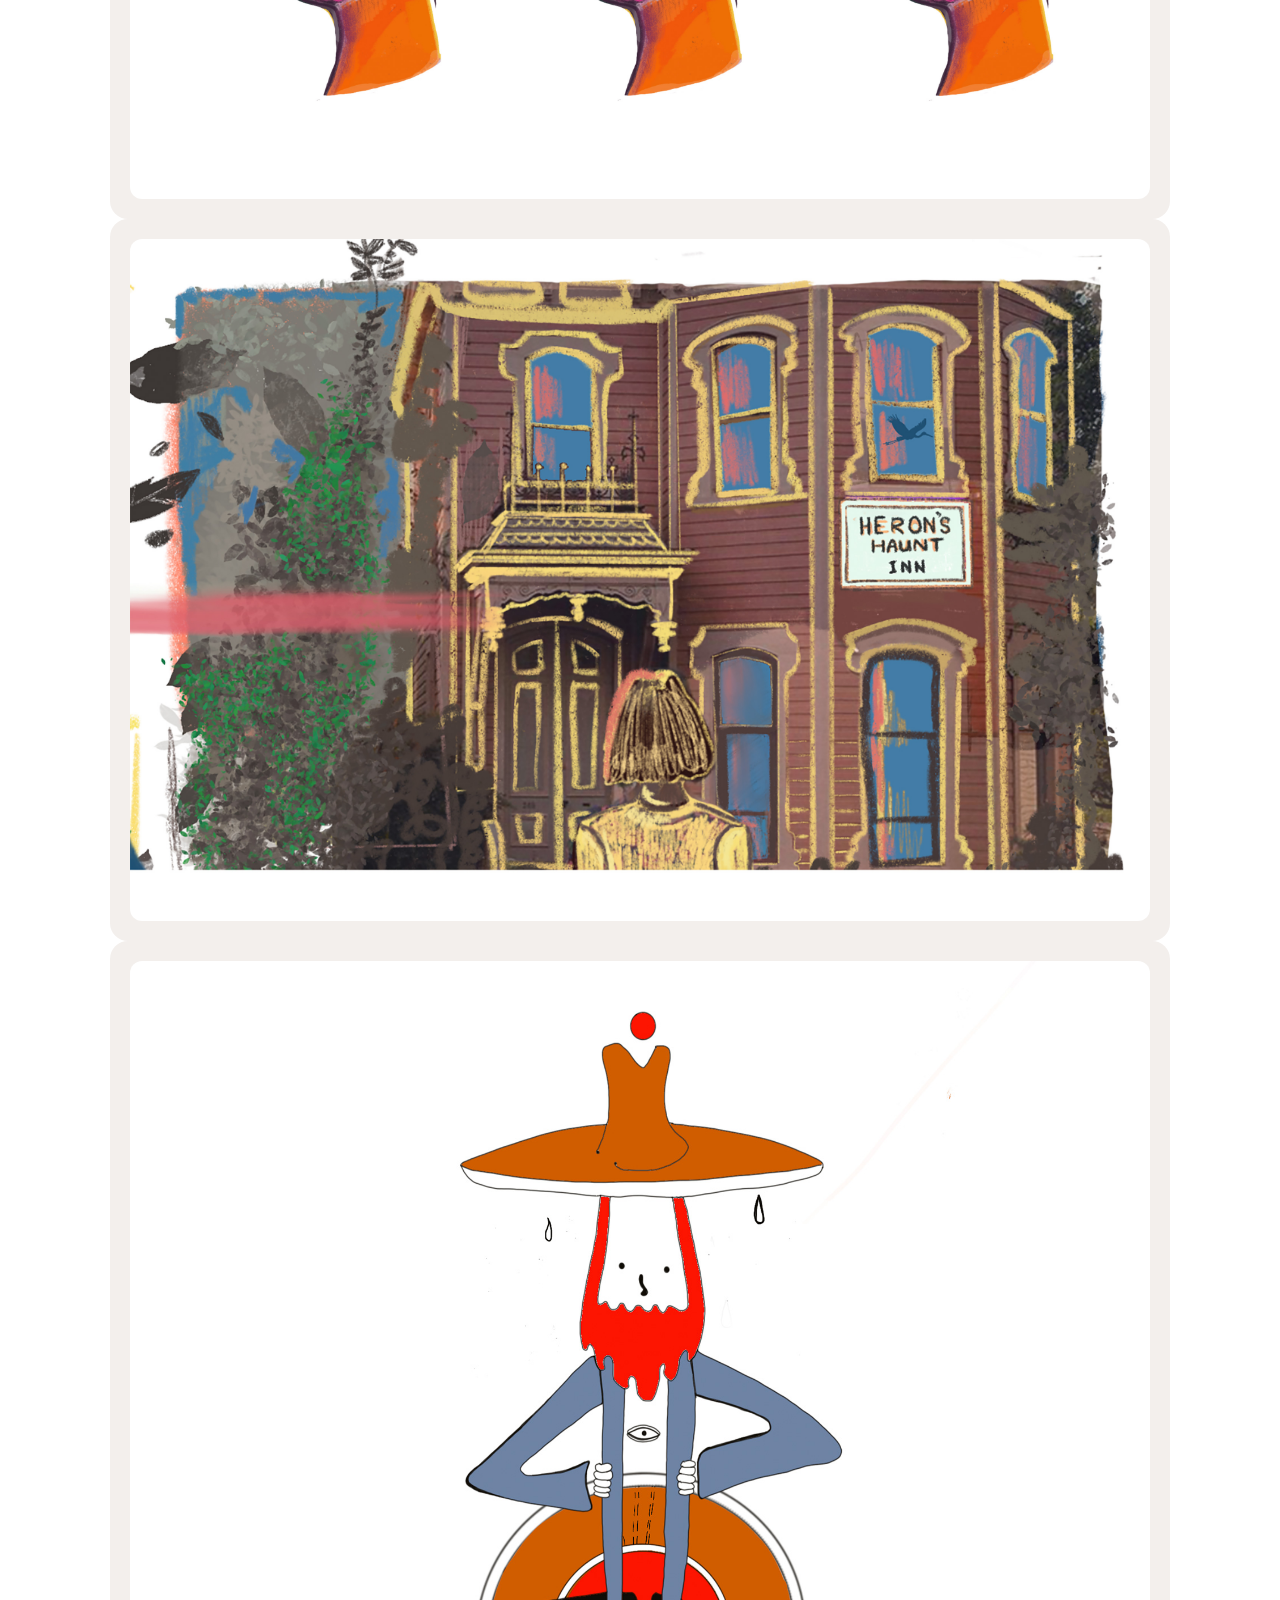
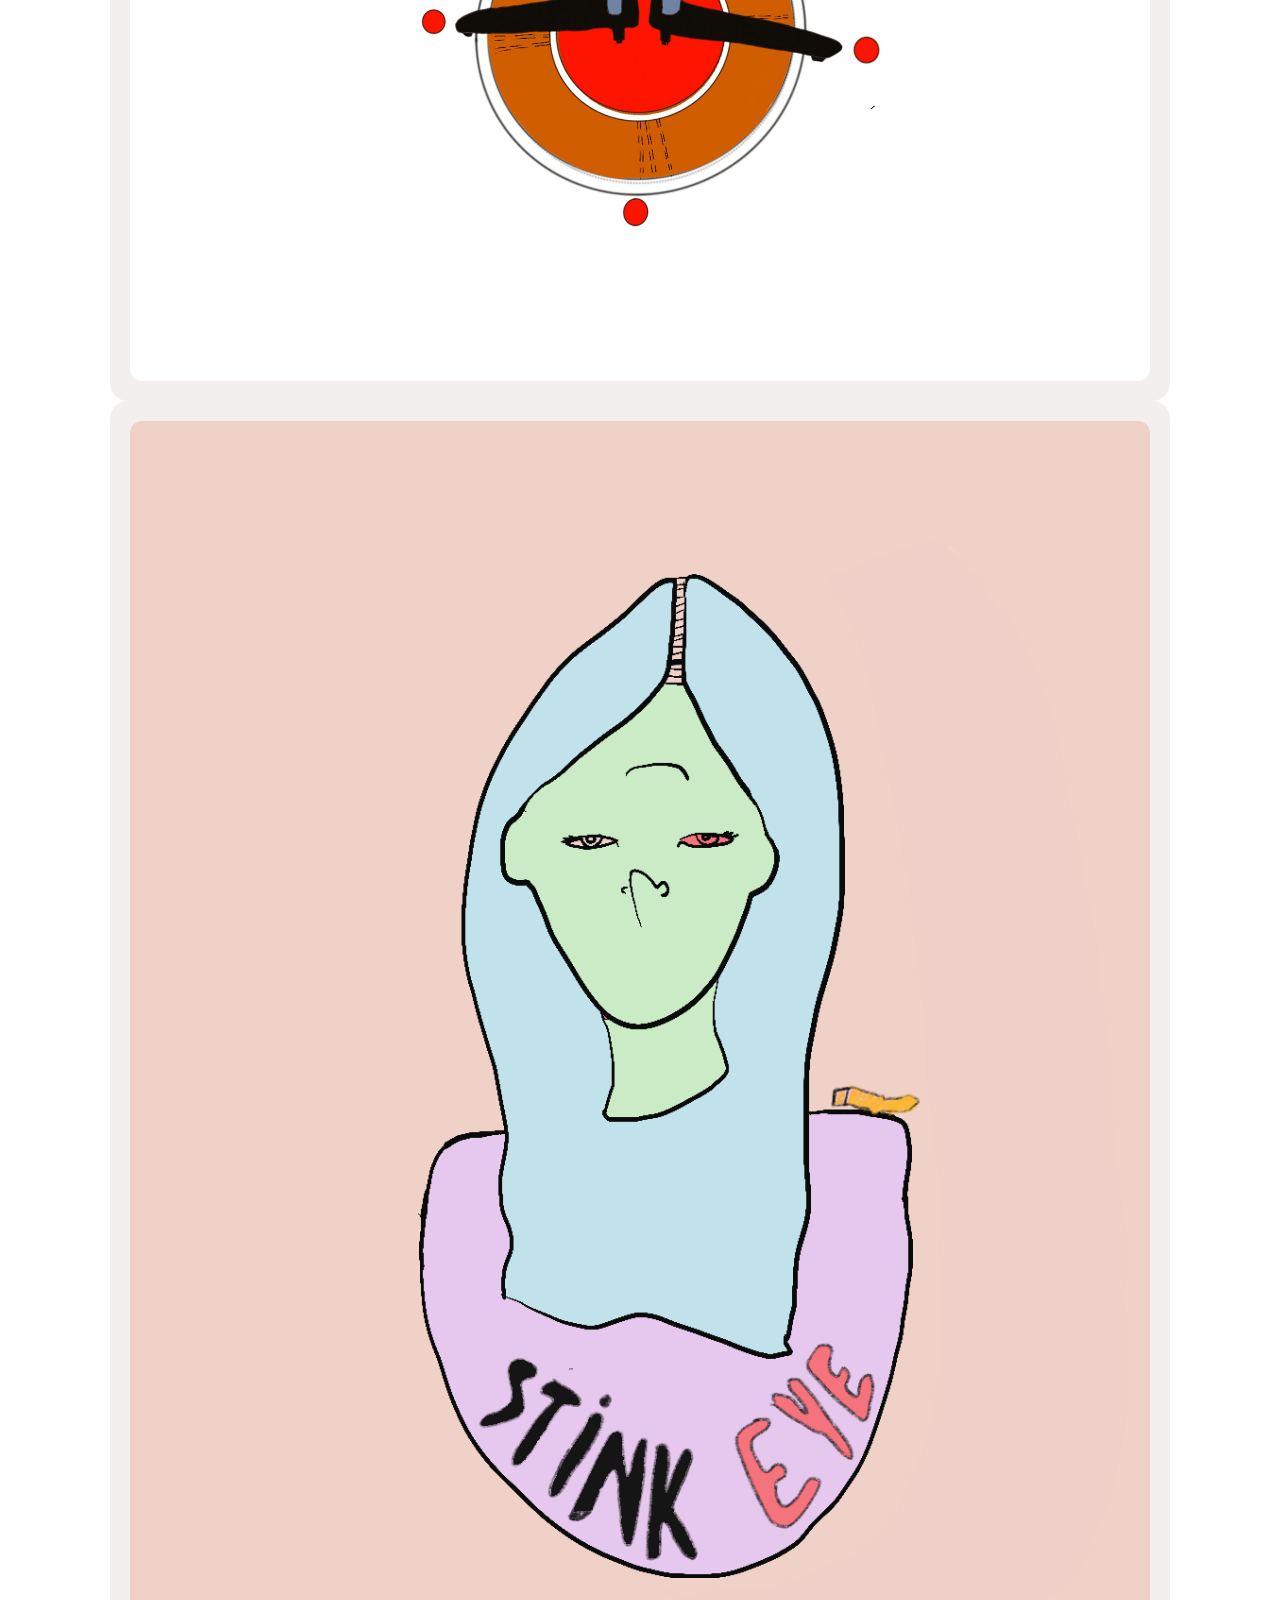
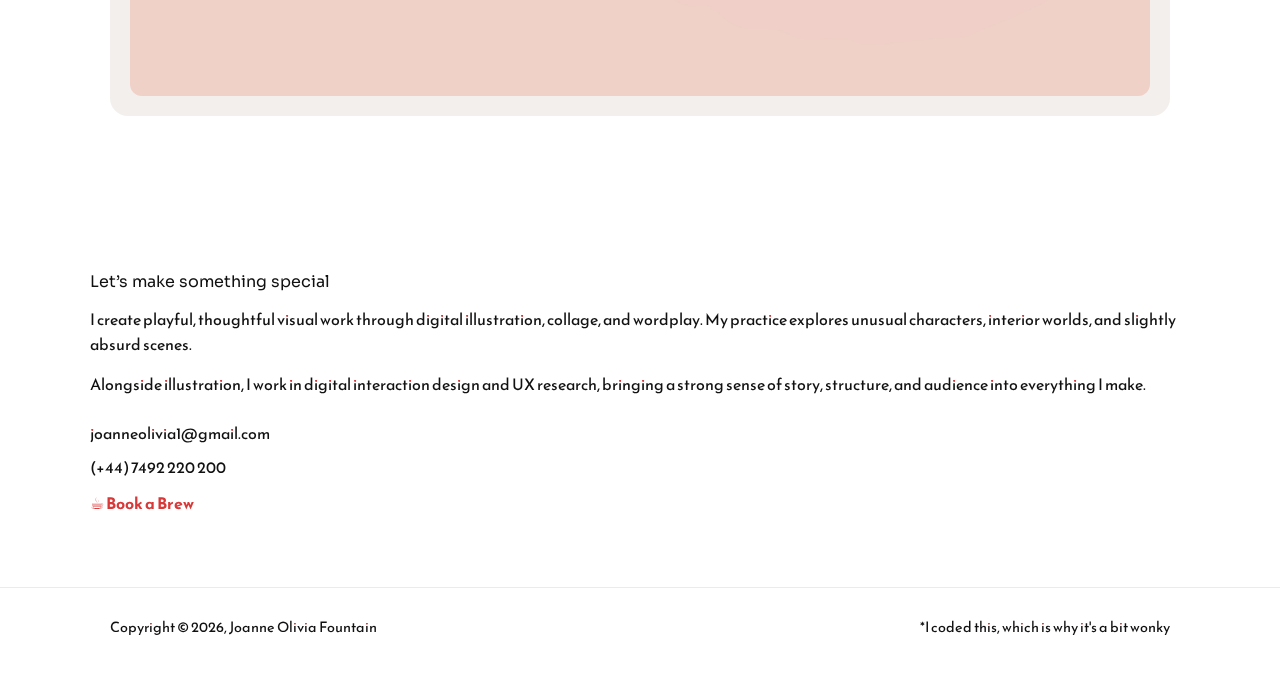
==== commit ee305494: "updated images" ====
--- a/index.html
+++ b/index.html
@@ -53,7 +53,7 @@
 
 
      <div class="card">
-  <img src="Images/Portfolio/handbagsatdawns.png" alt="Handbags at Dawn">
+  <img src="Images/Portfolio/handbagsatdawns.jpg" alt="Handbags at Dawn">
 </div>
       
       <div class="card">
@@ -61,7 +61,7 @@
       </div>
 
       <div class="card">
-        <img src="Images/Portfolio/ah_vienna_full.png" alt="">
+        <img src="Images/Portfolio/ah_vienna_full.jpg" alt="">
       </div>
 
       <div class="card">
@@ -69,7 +69,7 @@
       </div>
       
   <div class="card">
-        <img src="Images/Portfolio/fuckit.png" alt="">
+        <img src="Images/Portfolio/fuckit.jpg" alt="">
       </div>
       
       <div class="card">
@@ -93,15 +93,15 @@
       </div>
 
       <div class="card">
-        <img src="Images/Portfolio/heads.png" alt="">
+        <img src="Images/Portfolio/heads.jpg" alt="">
       </div>
 
       <div class="card">
-        <img src="Images/Portfolio/Herons_Haunt.png" alt="">
+        <img src="Images/Portfolio/Herons_Haunt.jpg" alt="">
       </div>
       
       <div class="card">
-        <img src="Images/Portfolio/everythingistemp.png" alt="">
+        <img src="Images/Portfolio/everythingistemp.jpg" alt="">
       </div>
 
       <div class="card">
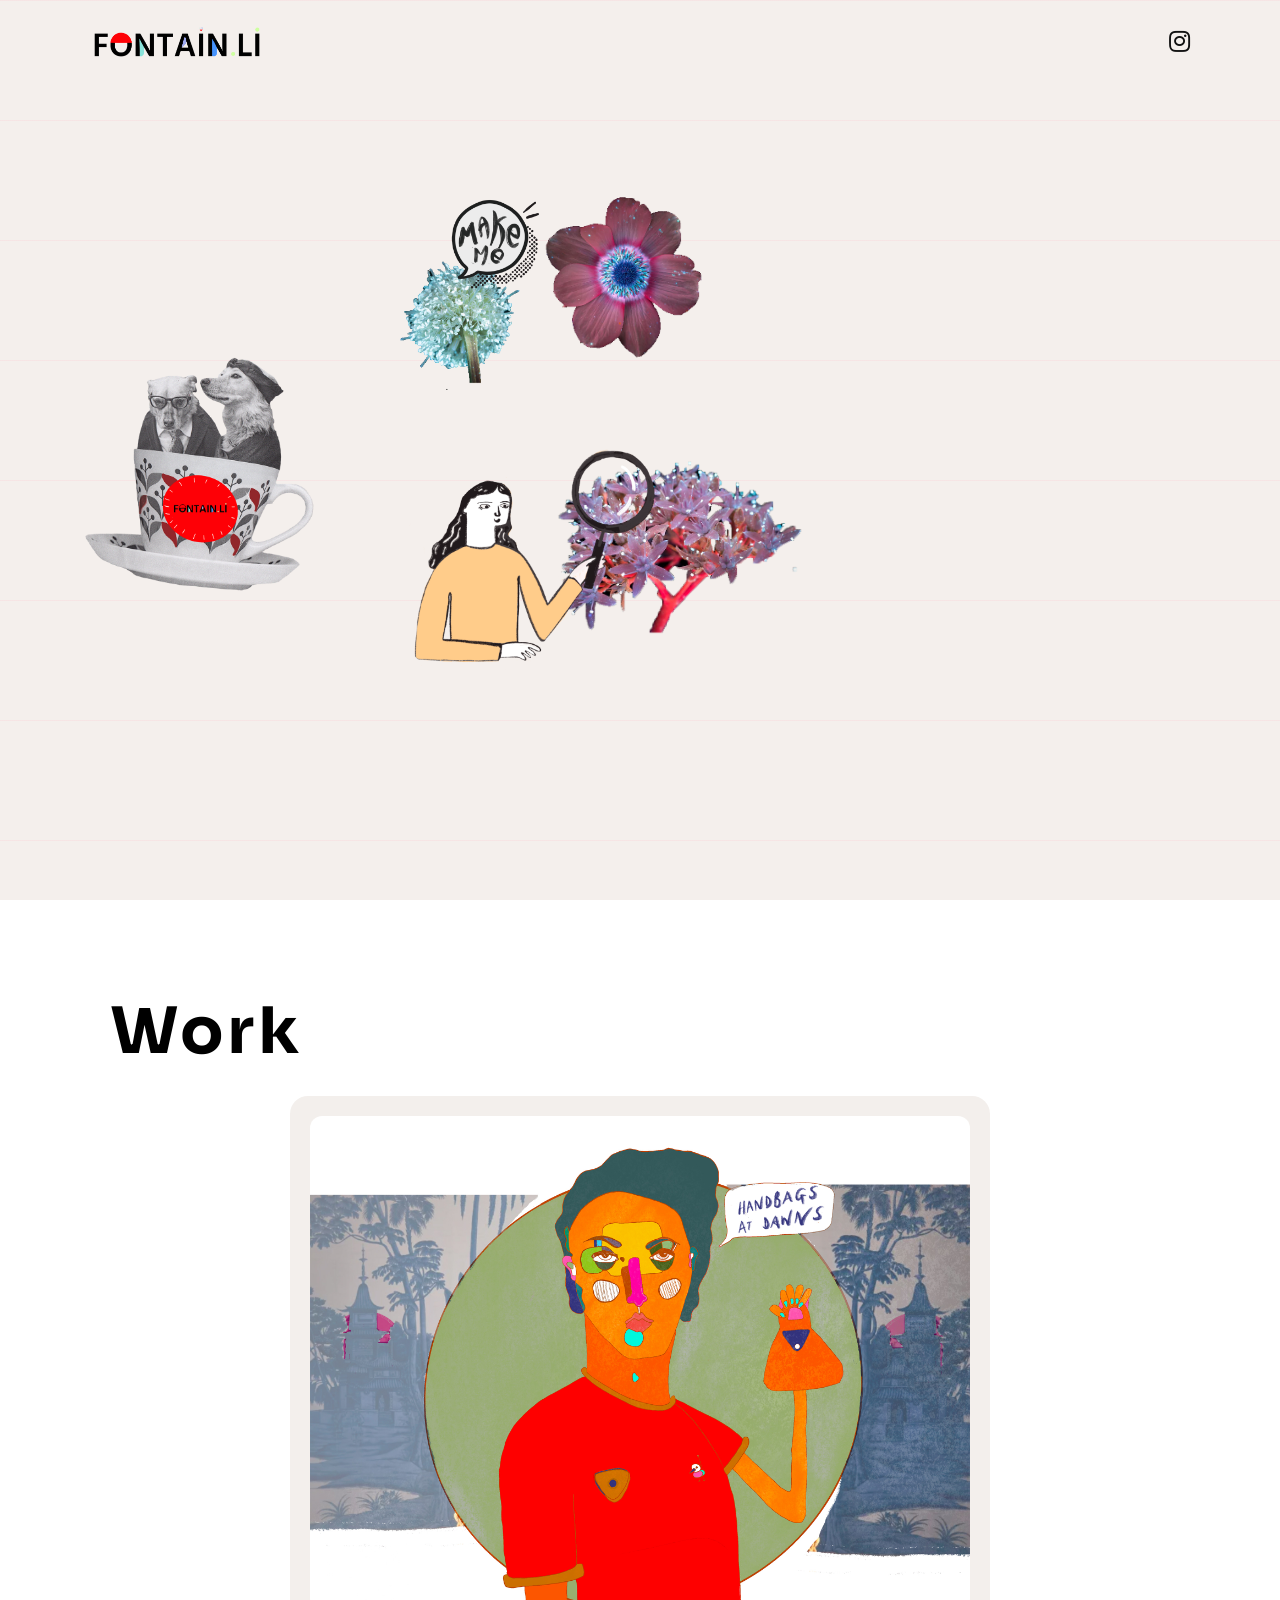
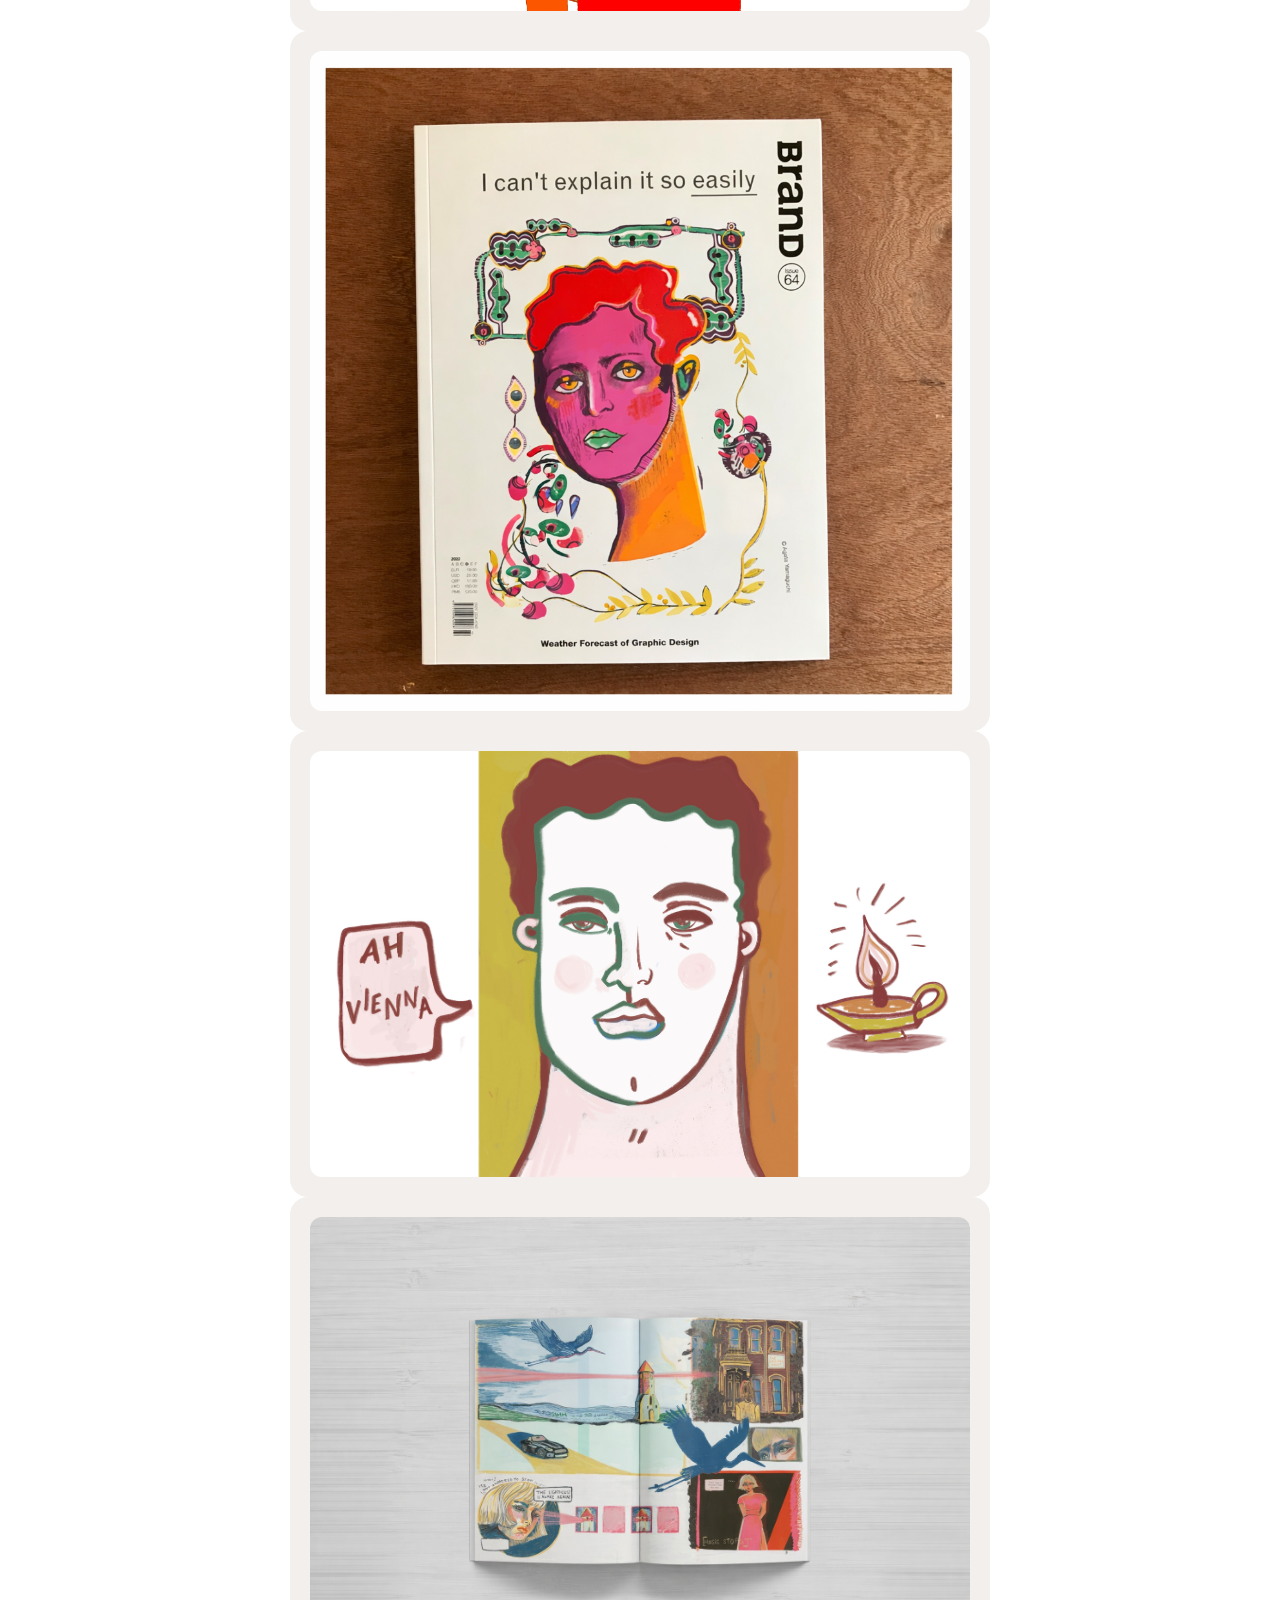
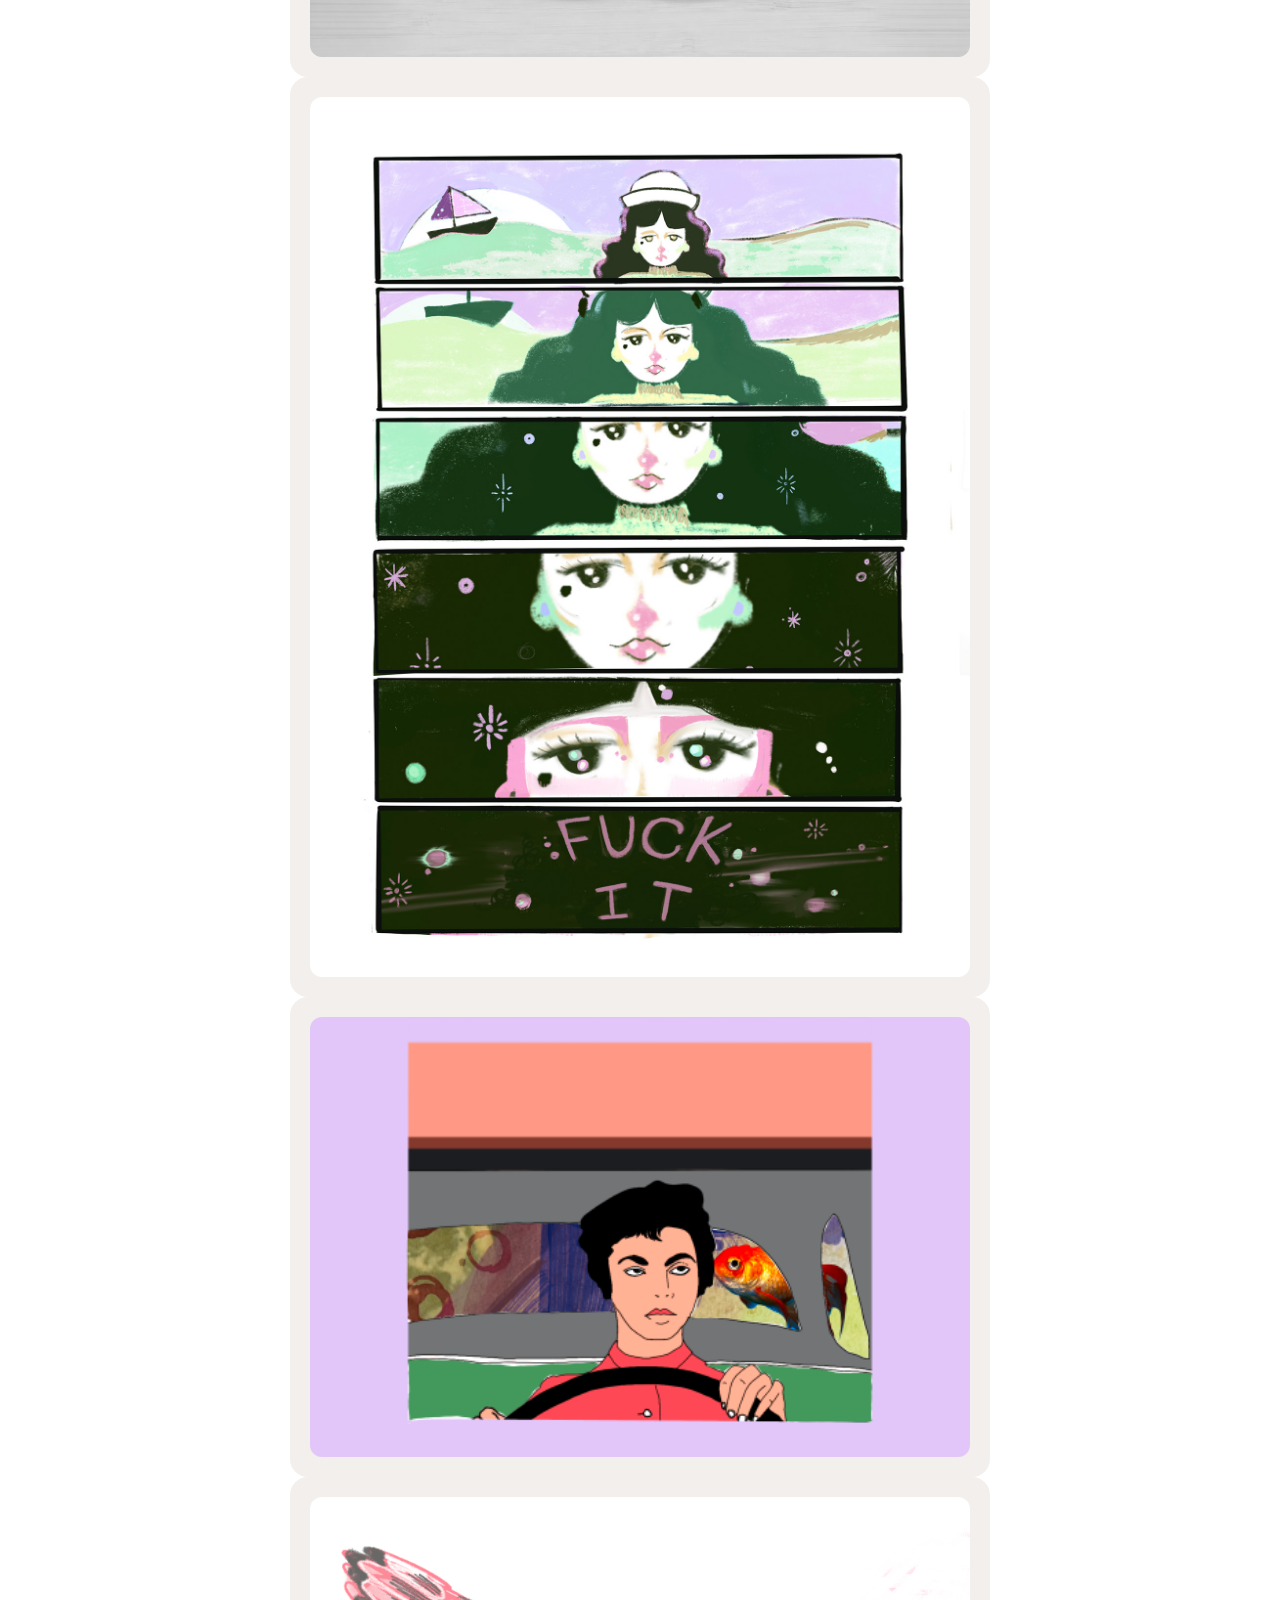
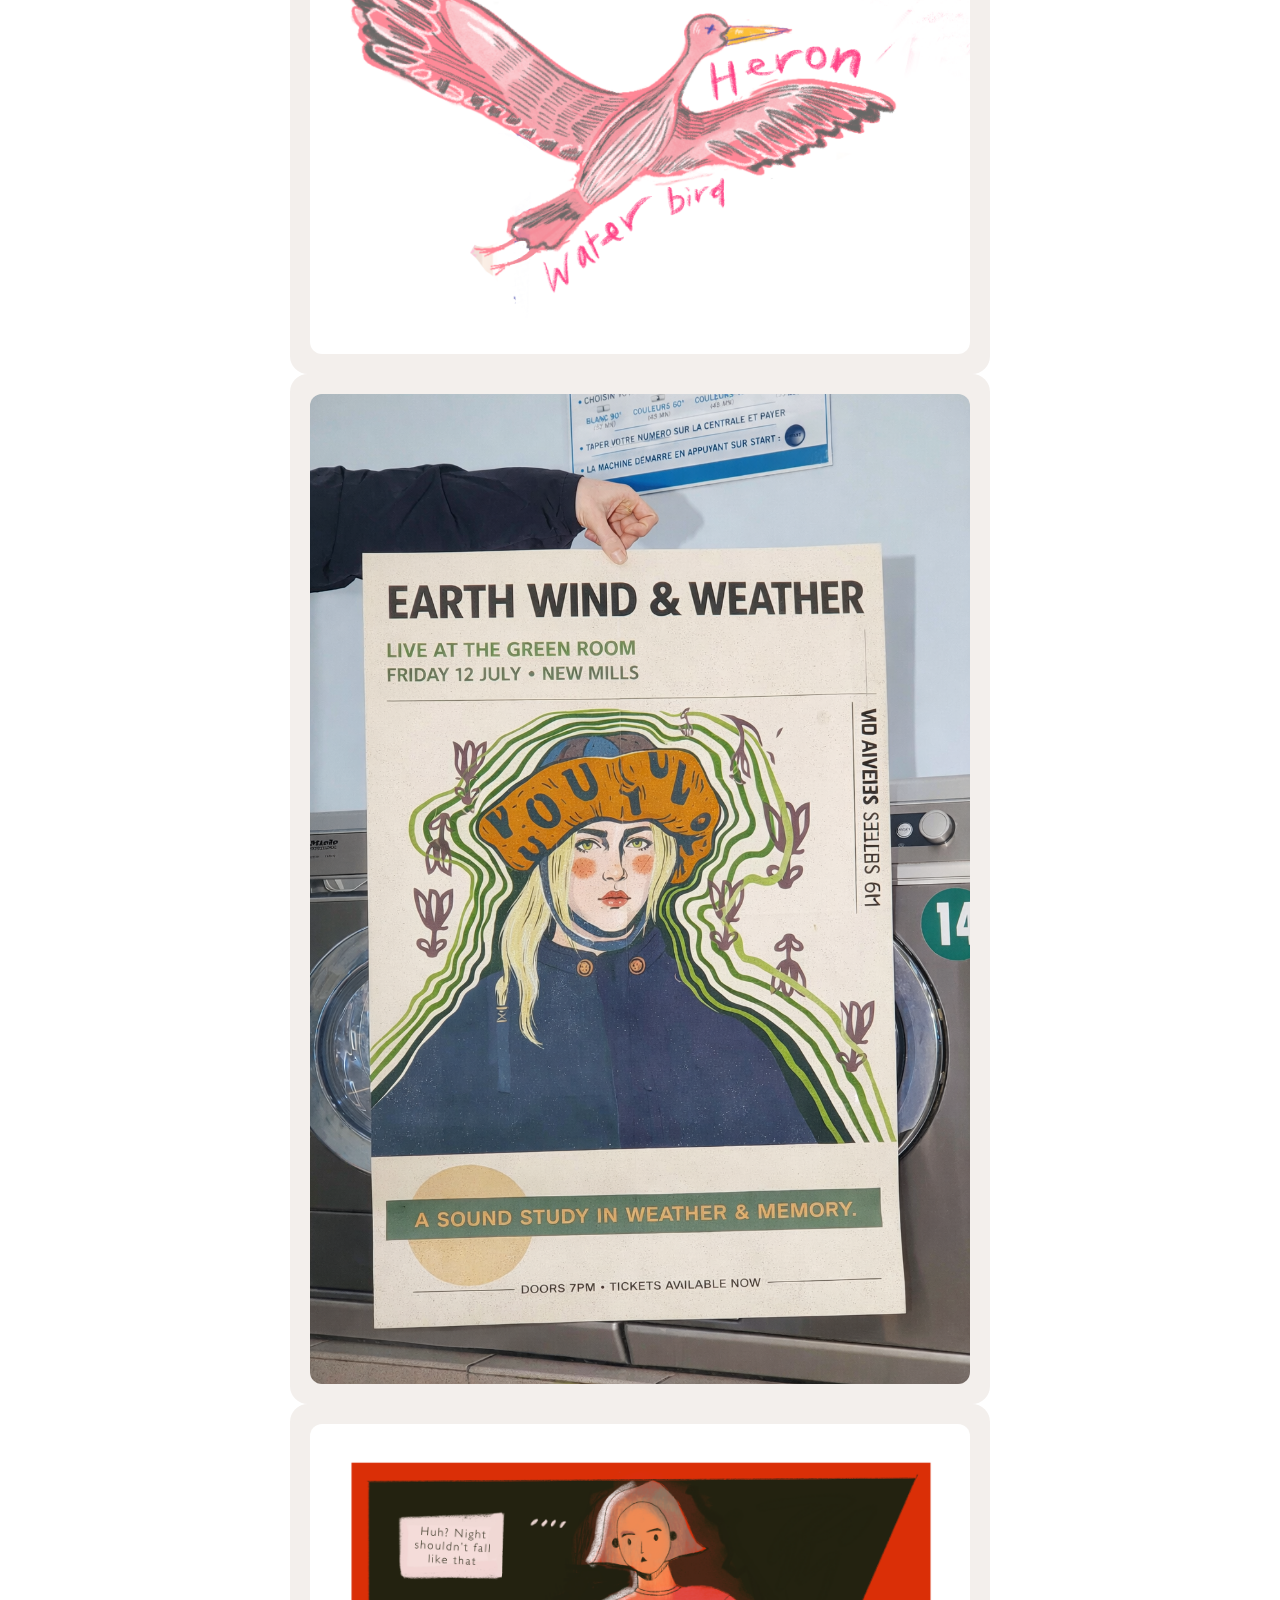
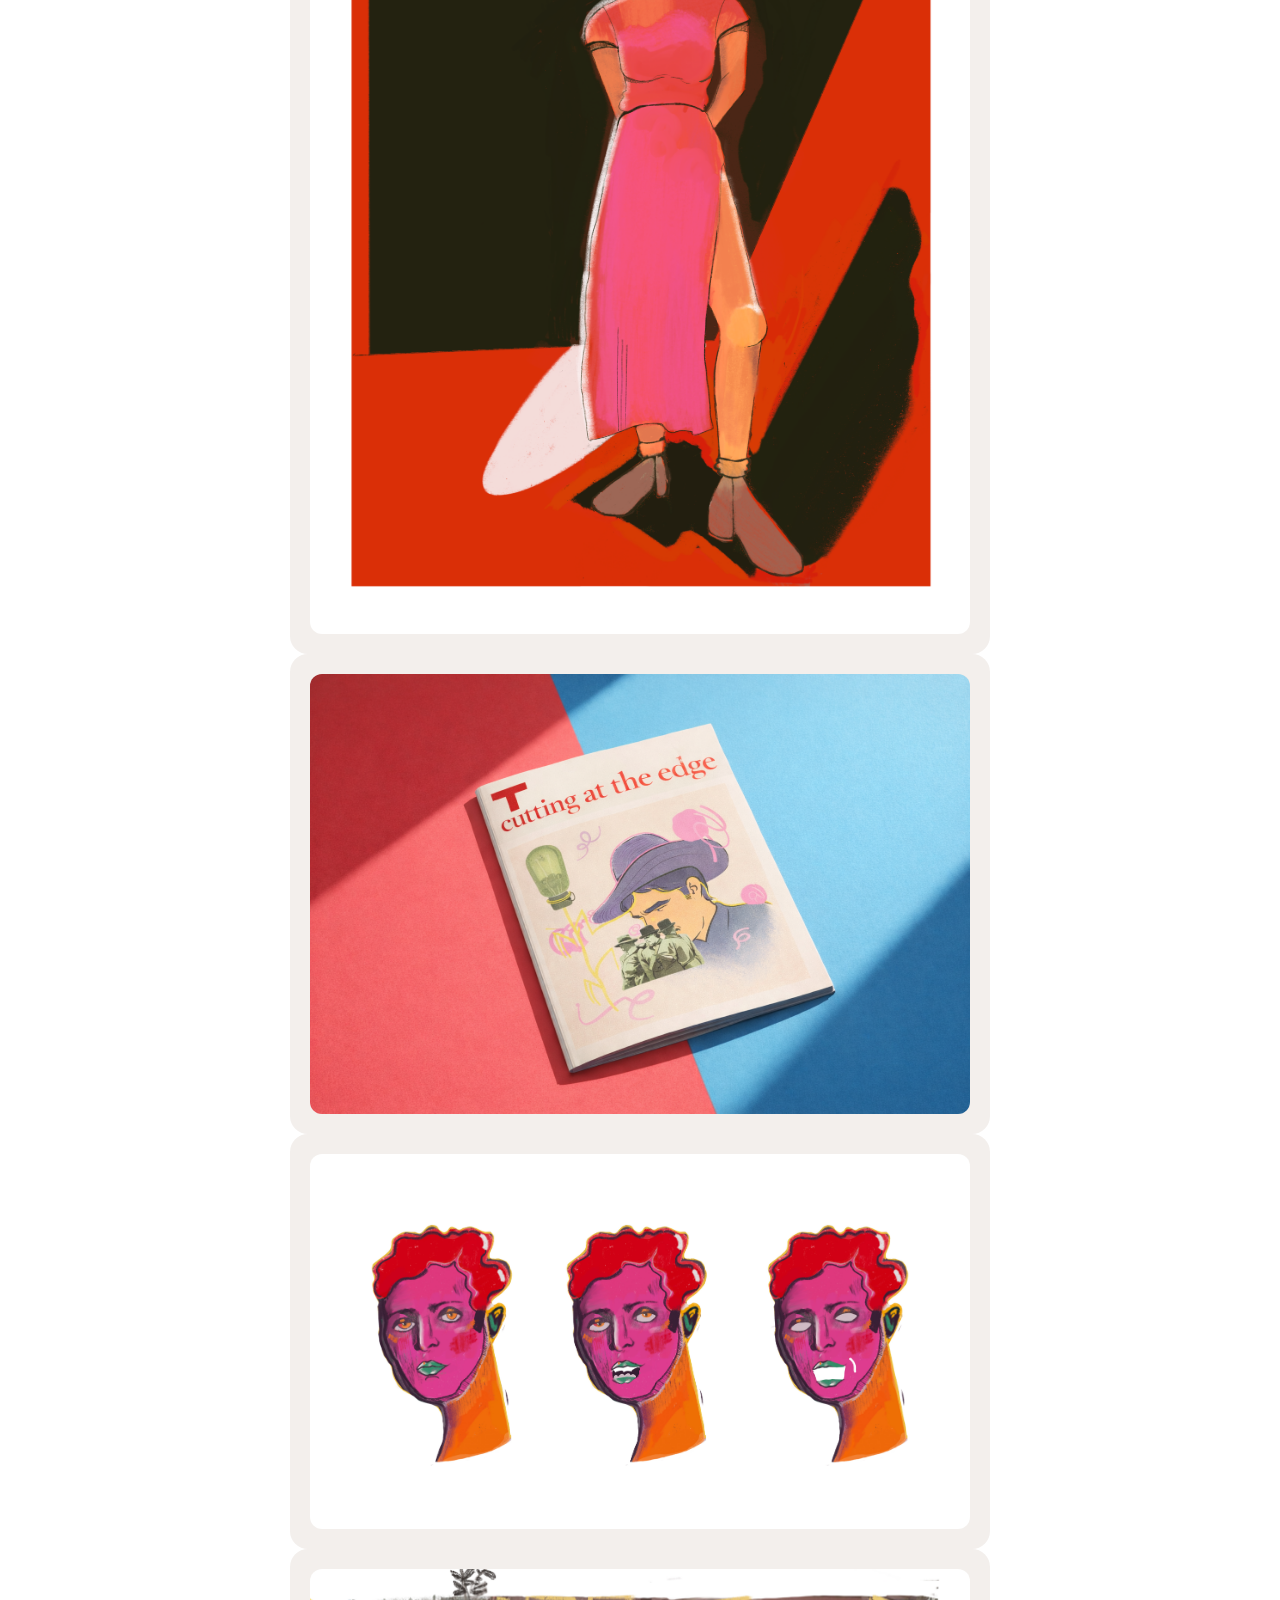
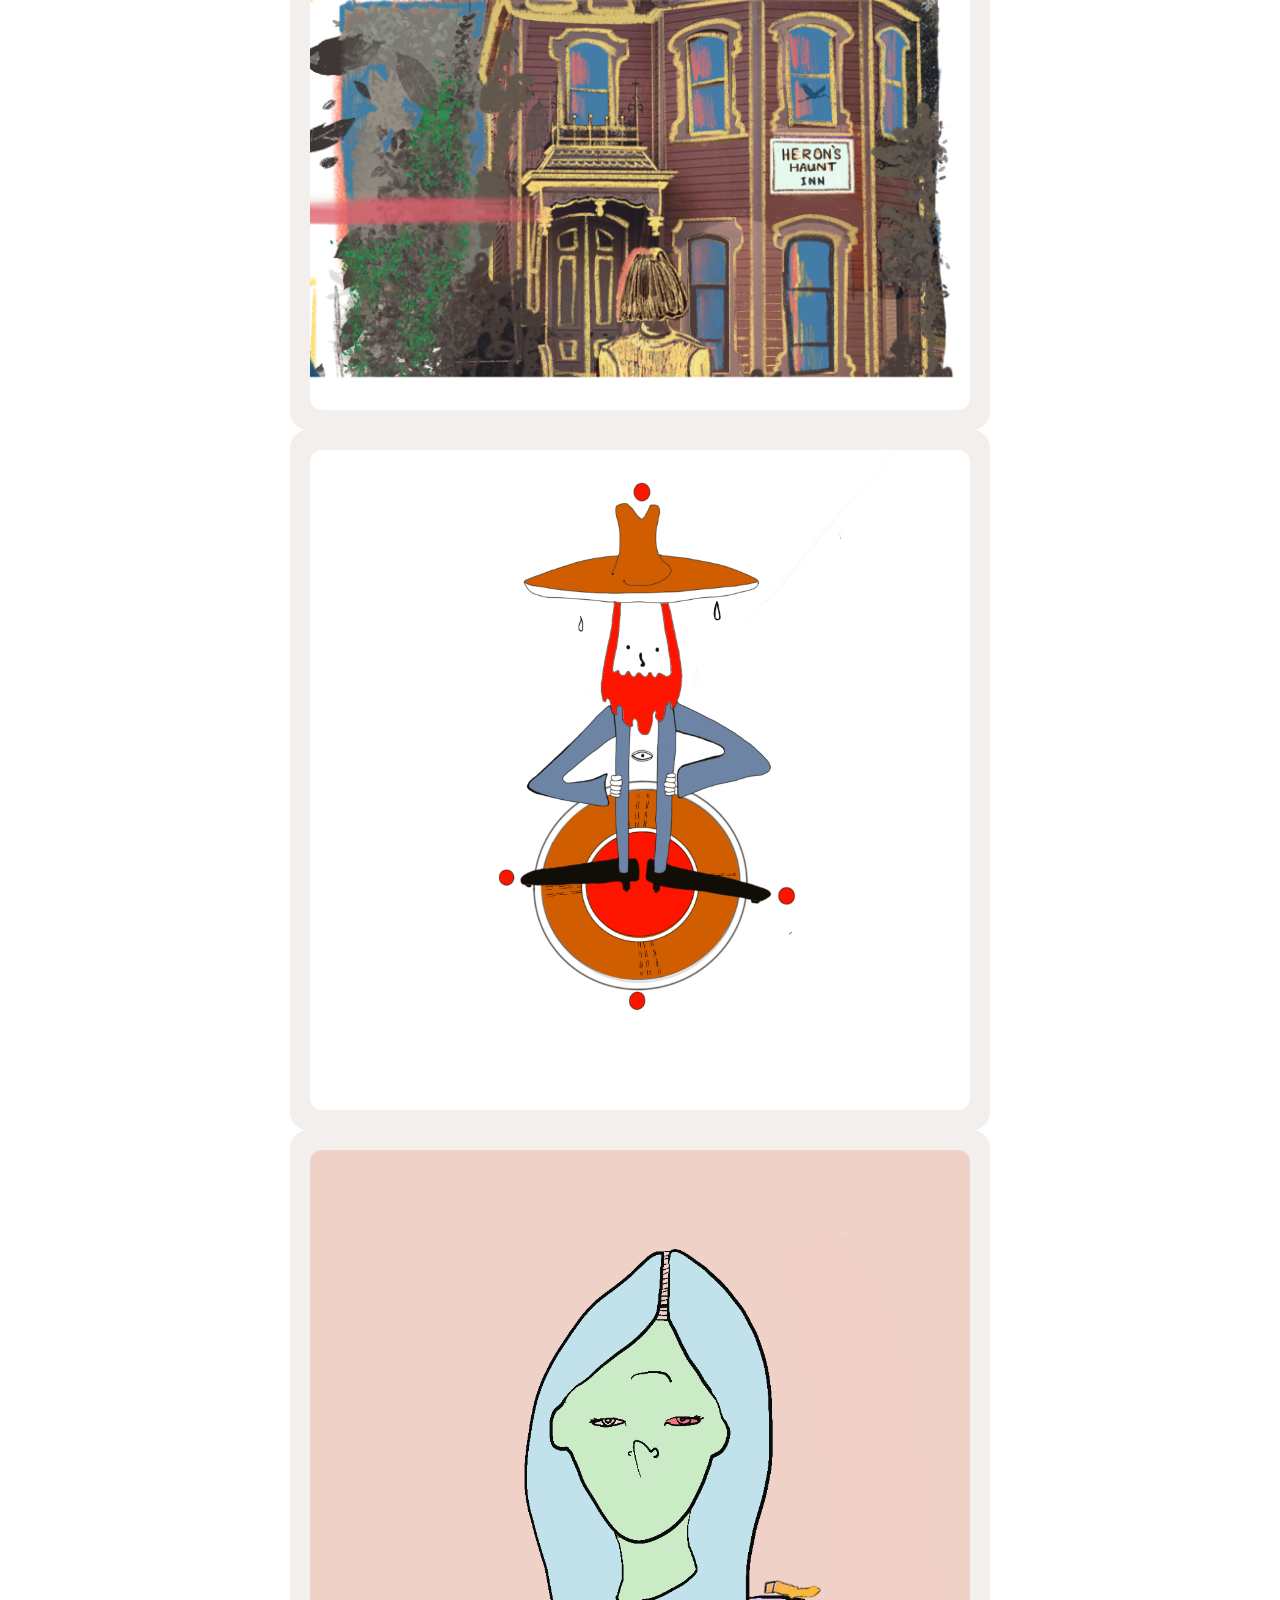
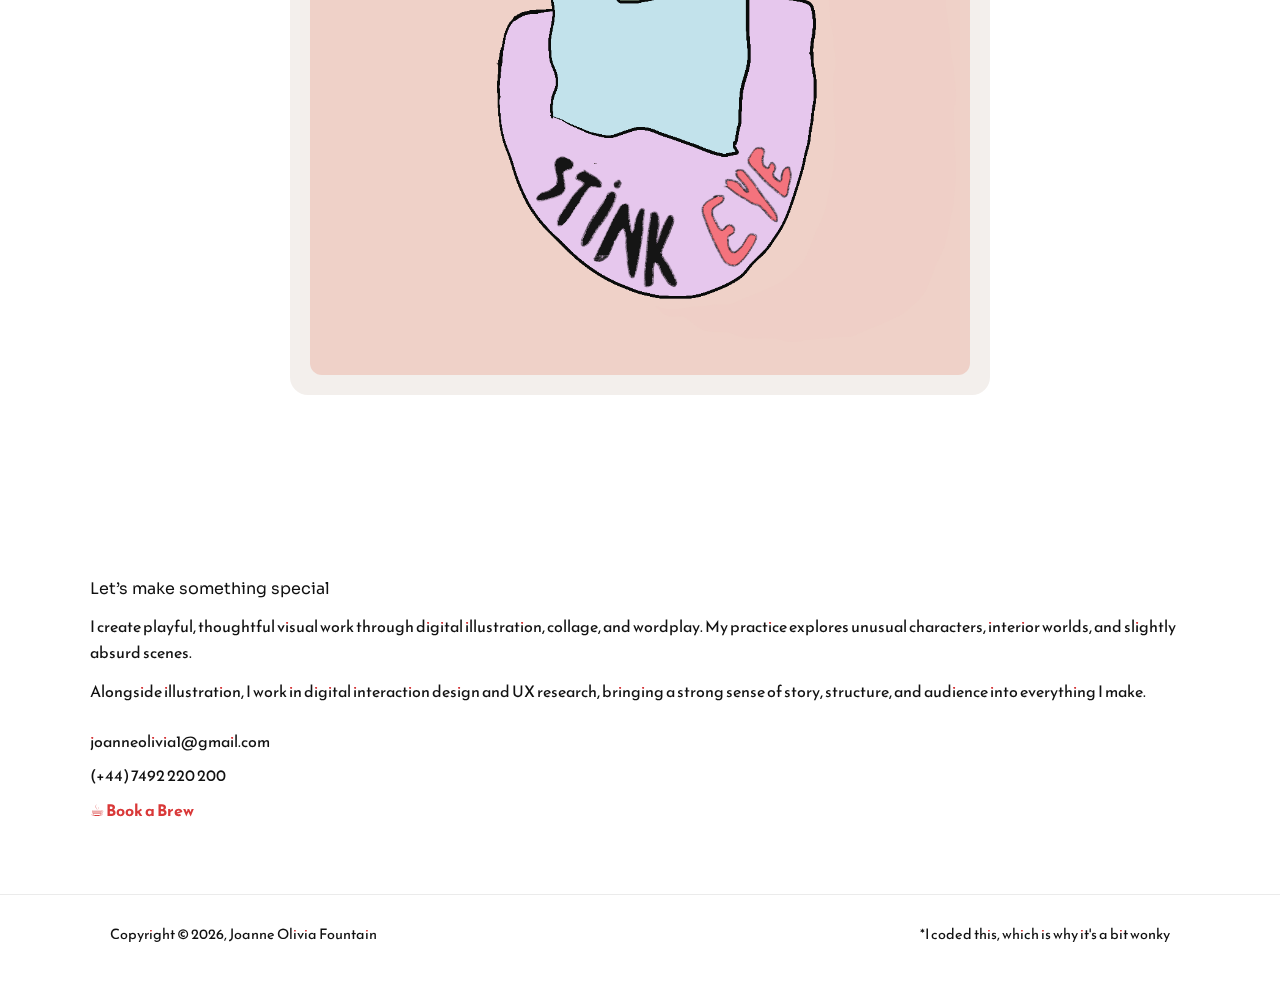
==== commit 924268e0: "Update index.html" ====
--- a/index.html
+++ b/index.html
@@ -101,7 +101,7 @@
       </div>
       
       <div class="card">
-        <img src="Images/Portfolio/everythingistemp.jpg" alt="">
+        <img src="Images/Portfolio/everythingistemp.png" alt="">
       </div>
 
       <div class="card">
--- a/style.css
+++ b/style.css
@@ -66,7 +66,7 @@
   min-height: 100vh;
   overflow: hidden;
   background:
-     repeating-linear-gradient(
+    repeating-linear-gradient(
       to bottom,
       rgba(255, 182, 193, 0.18) 0,
       rgba(255, 182, 193, 0.18) 1px,
@@ -173,8 +173,9 @@
   background: rgba(255, 255, 255, 0.35);
 }
 
-
-/* portfolio */
+/* =========================
+   PORTFOLIO
+========================= */
 
 .portfolio-section {
   padding: 72px 0;
@@ -210,24 +211,40 @@
 .gallery-grid {
   display: grid;
   grid-template-columns: 1fr;
-  gap: 32px;
-  max-width: 760px;
+  gap: 40px;
+}
+
+.portfolio-grid {
+  display: grid;
+  grid-template-columns: 1fr;
+  gap: 40px;
+}
+
+.card,
+.portfolio-card {
+  max-width: 700px;
   margin: 0 auto;
-}
-
-.card {
-  position: relative;
-  width: 100%;
   background: #f3efec;
   border-radius: 18px;
-  overflow: hidden;
   padding: 20px;
 }
 
-.card img {
+.card img,
+.portfolio-card img {
   width: 100%;
   display: block;
   border-radius: 12px;
+  margin: 0;
+}
+
+.card img,
+.portfolio-card img {
+  width: 100%;
+  display: block;
+  border-radius: 12px;
+}
+
+.card img {
   transition: transform 0.3s ease;
 }
 
@@ -253,27 +270,12 @@
 }
 
 .card:hover img {
-  transform: scale(1.02);
+  transform: scale(1.015);
 }
 
 .card:hover .card-overlay {
   opacity: 1;
   transform: translateY(0);
-}
-/* =========================
-   OPTIONAL PORTFOLIO CARD STYLES
-========================= */
-
-.portfolio-grid {
-  display: grid;
-  grid-template-columns: repeat(2, minmax(0, 1fr));
-  gap: 28px;
-}
-
-.portfolio-card img {
-  width: 100%;
-  display: block;
-  border-radius: 18px;
 }
 
 .portfolio-meta {
@@ -301,6 +303,9 @@
   opacity: 0.7;
 }
 
+.portfolio-section {
+  padding: 100px 0;
+}
 /* =========================
    ABOUT / CONTACT
 ========================= */
@@ -362,10 +367,6 @@
    RESPONSIVE
 ========================= */
 
-/* =========================
-   RESPONSIVE
-========================= */
-
 @media (max-width: 900px) {
   .hero-copy {
     position: relative;
@@ -377,6 +378,7 @@
 
   .gallery-grid,
   .portfolio-grid {
+    max-width: 100%;
     grid-template-columns: 1fr;
   }
 }
@@ -414,4 +416,4 @@
   .card {
     padding: 16px;
   }
-}
+}
